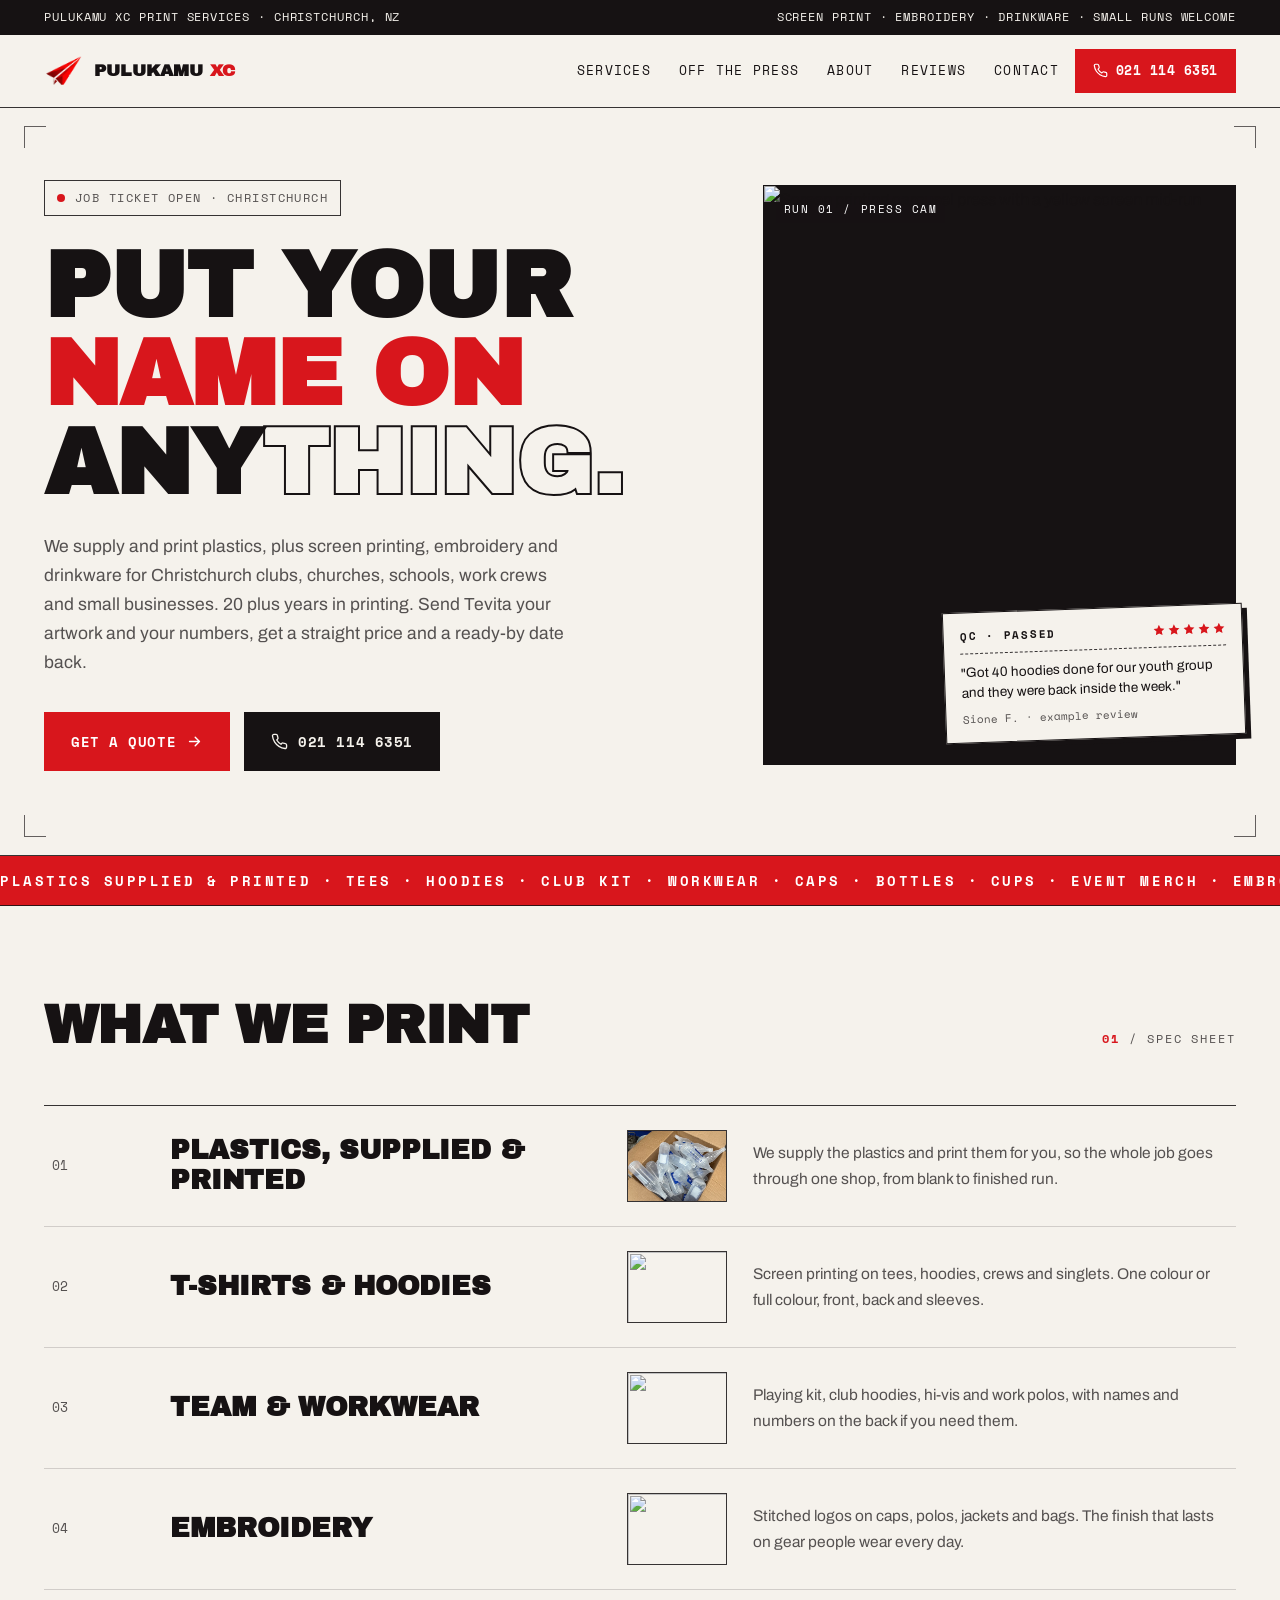
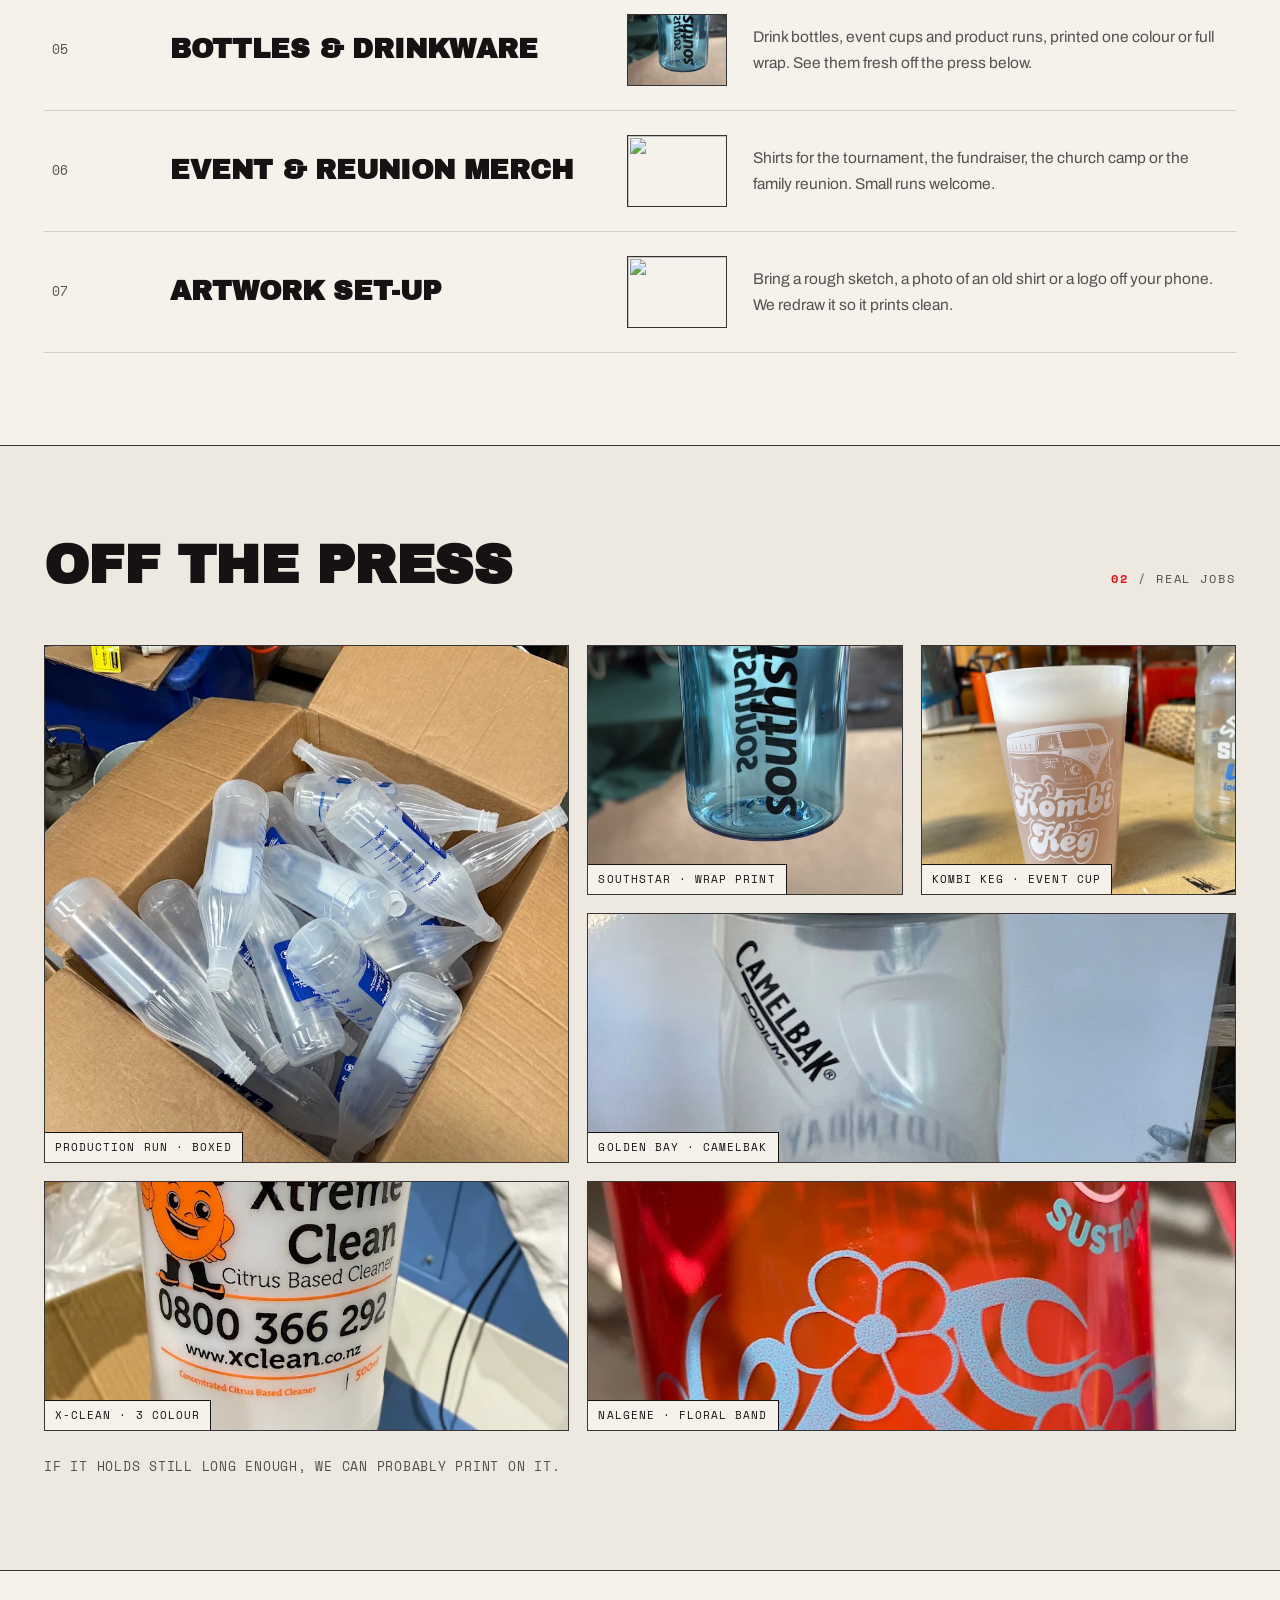
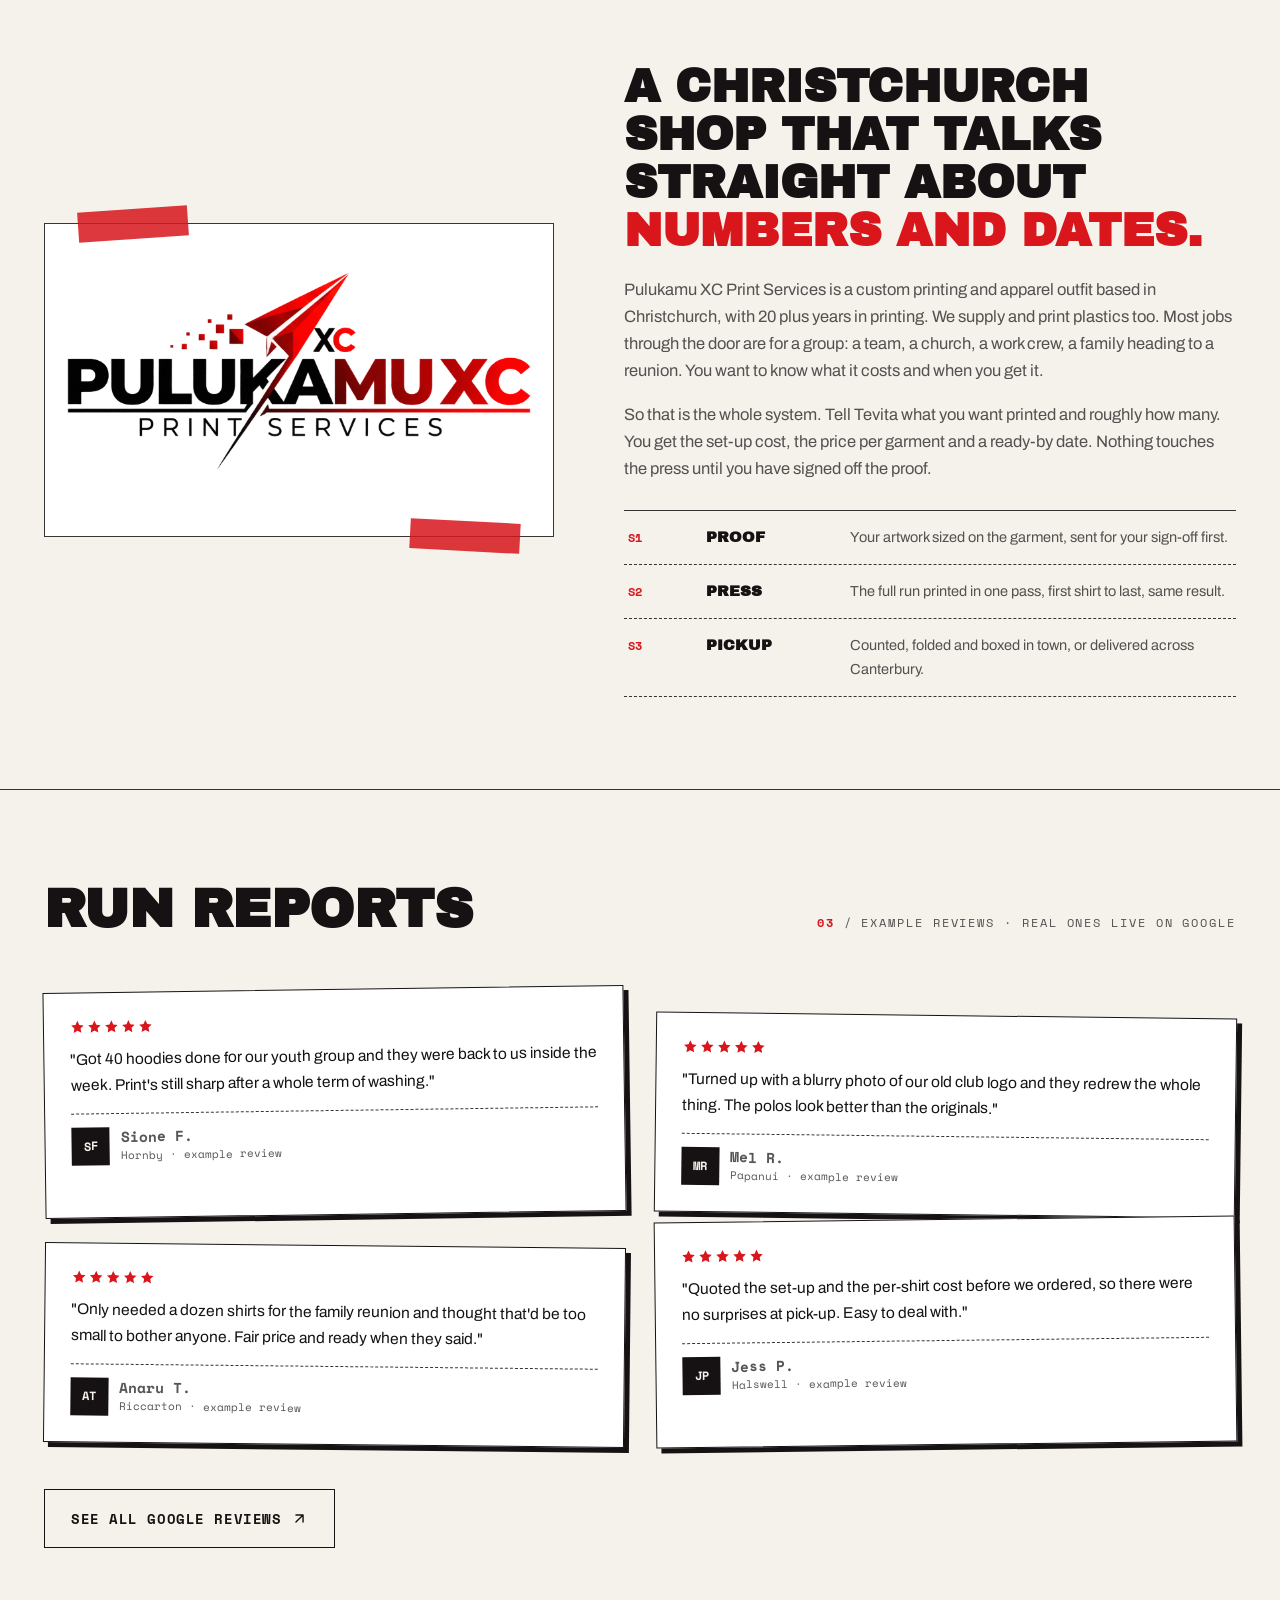
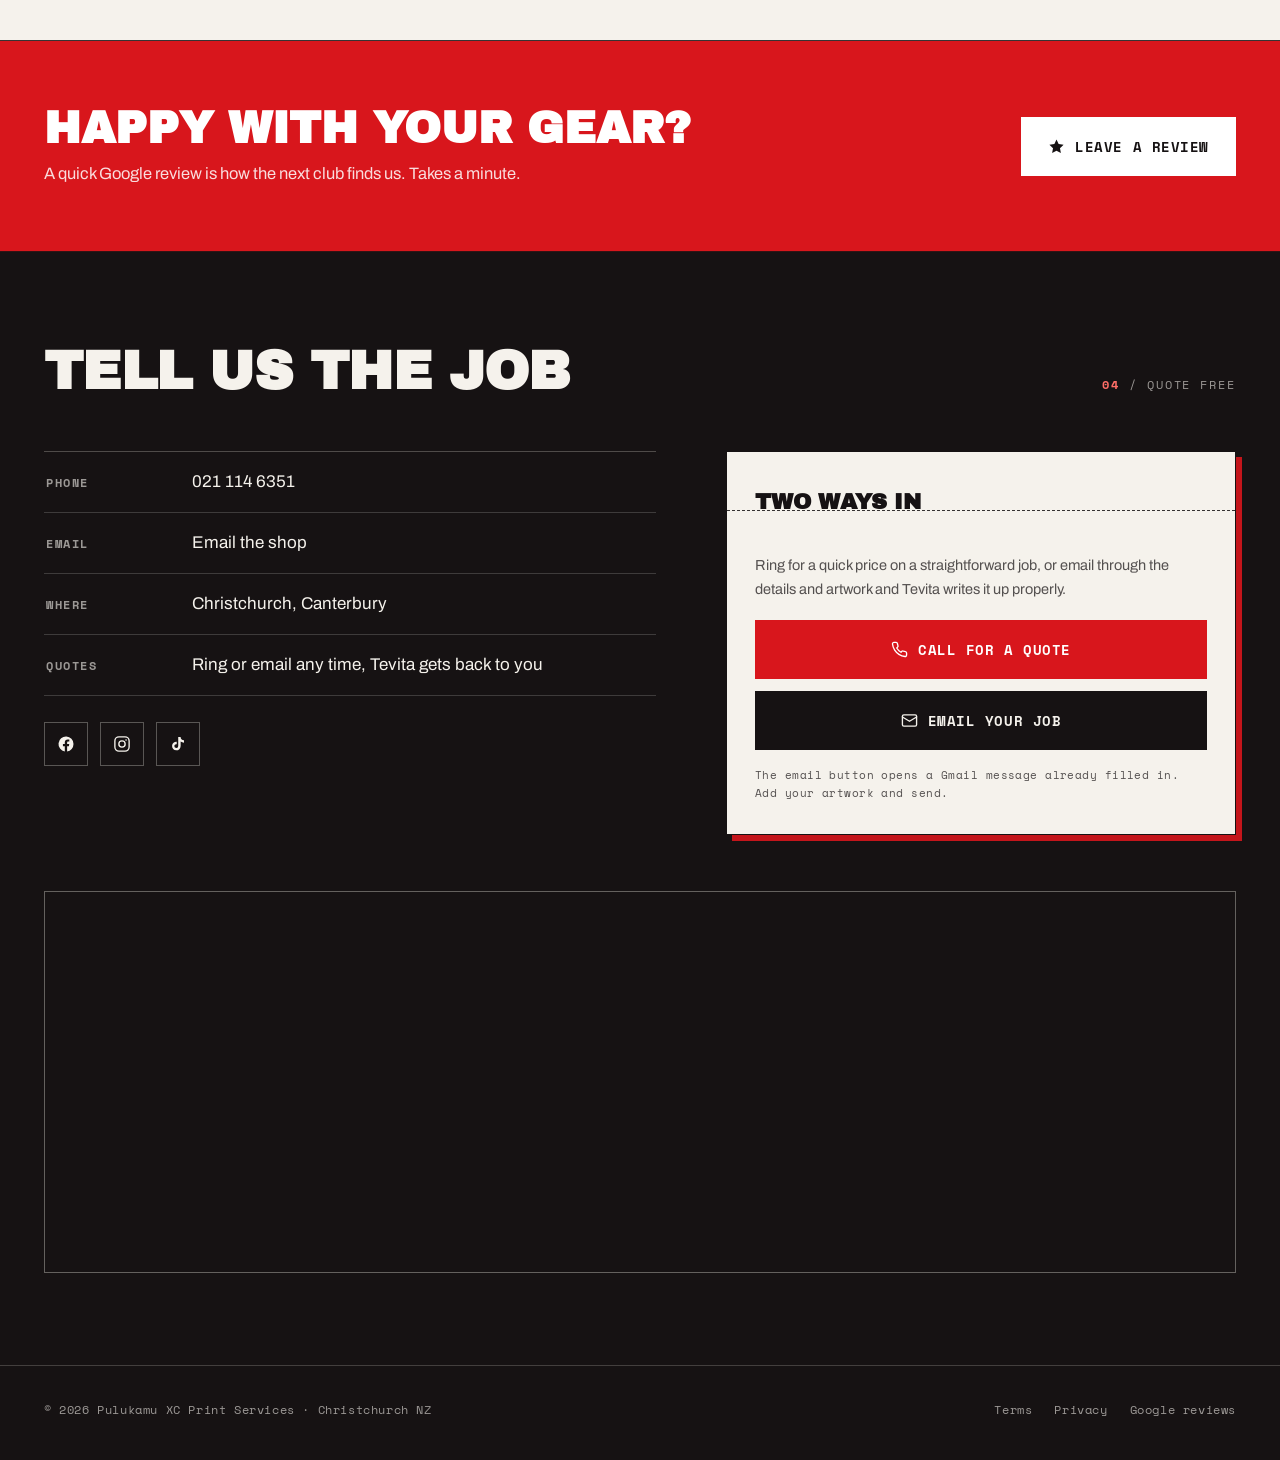
==== index.html @ 5d29f70c "Plastics supplied and printed now top of services; add 20 plus years in printing - New first service" ====
<!DOCTYPE html>
<html lang="en-NZ">
<head>
<meta charset="utf-8">
<meta name="viewport" content="width=device-width, initial-scale=1">
<title>Pulukamu XC Print Services | Custom Printing &amp; Apparel, Christchurch</title>
<meta name="description" content="Plastics supplied and printed, plus custom t-shirt and hoodie printing, team and club uniforms, embroidery and event merch, printed in Christchurch. Send your artwork and numbers, get a straight price back.">
<meta name="theme-color" content="#F5F2EC">
<link rel="canonical" href="https://pulukamu-xc-print-services-demo.vercel.app/">
<meta property="og:type" content="website">
<meta property="og:title" content="Pulukamu XC Print Services | Custom Printing &amp; Apparel, Christchurch">
<meta property="og:description" content="Plastics supplied and printed, screen printing, embroidery and event merch for Christchurch clubs, churches, schools and small businesses.">
<meta property="og:image" content="https://pulukamu-xc-print-services-demo.vercel.app/img/bottle-run-box.webp">
<meta name="twitter:card" content="summary_large_image">
<link rel="icon" type="image/png" href="img/favicon.png">
<link rel="apple-touch-icon" href="img/favicon.png">
<link rel="preconnect" href="https://fonts.googleapis.com">
<link rel="preconnect" href="https://fonts.gstatic.com" crossorigin>
<link rel="preconnect" href="https://images.unsplash.com" crossorigin>
<link href="https://fonts.googleapis.com/css2?family=Archivo+Black&family=Archivo:wght@400;500;700&family=Space+Mono:wght@400;700&display=swap" rel="stylesheet">
<style>
:root{
  --paper:#F5F2EC;
  --paper-2:#EDE9E0;
  --ink:#161213;
  --ink-70:rgba(22,18,19,.72);
  --red:#D8161C;
  --red-dk:#AE0F14;
  --rule:rgba(22,18,19,.16);
  --rule-strong:rgba(22,18,19,.85);
  --mono:'Space Mono',ui-monospace,monospace;
  --grot:'Archivo',sans-serif;
  --disp:'Archivo Black',sans-serif;
  --ease:cubic-bezier(.16,1,.3,1);
}
*,*::before,*::after{box-sizing:border-box;margin:0;padding:0}
html{scroll-behavior:smooth;scroll-padding-top:84px}
@media (prefers-reduced-motion:reduce){html{scroll-behavior:auto}}
body{background:var(--paper);color:var(--ink);font-family:var(--grot);font-size:16.5px;line-height:1.65;overflow-x:hidden;-webkit-font-smoothing:antialiased}
img{max-width:100%;height:auto;display:block}
a{color:inherit;text-decoration:none}
::selection{background:var(--red);color:#fff}
.wrap{max-width:1240px;margin-inline:auto;padding-inline:24px}

/* reveals */
.rv{opacity:0;transform:translateY(22px);transition:opacity .7s var(--ease),transform .7s var(--ease)}
.rv.on{opacity:1;transform:none}
.rv[data-d="1"]{transition-delay:.08s}.rv[data-d="2"]{transition-delay:.16s}.rv[data-d="3"]{transition-delay:.24s}
@media (prefers-reduced-motion:reduce){.rv{opacity:1;transform:none;transition:none}}

/* ---------- ticker ---------- */
.ticker{background:var(--ink);color:var(--paper);font-family:var(--mono);font-size:11.5px;letter-spacing:.08em;padding:8px 0;text-transform:uppercase}
.ticker .wrap{display:flex;justify-content:space-between;gap:18px}
.ticker span:last-child{display:none}
@media (min-width:720px){.ticker span:last-child{display:inline}}

/* ---------- nav ---------- */
.nav{position:sticky;top:0;z-index:80;background:var(--paper);border-bottom:1.5px solid var(--rule-strong);transition:box-shadow .3s var(--ease)}
.nav.scrolled{box-shadow:0 10px 30px -18px rgba(22,18,19,.35)}
.nav .wrap{display:flex;align-items:center;gap:16px;height:72px}
.brand{display:flex;align-items:center;gap:10px;min-width:0}
.brand img{width:40px;height:auto;flex:none}
.brand b{font-family:var(--disp);font-size:17px;letter-spacing:.01em;white-space:nowrap}
.brand b i{font-style:normal;color:var(--red)}
.nav-links{display:none;margin-left:auto;gap:28px}
.nav-links a{font-family:var(--mono);font-size:12.5px;text-transform:uppercase;letter-spacing:.1em;position:relative;padding:6px 0}
.nav-links a::after{content:"";position:absolute;left:0;bottom:0;height:2px;width:100%;background:var(--red);transform:scaleX(0);transform-origin:left;transition:transform .3s var(--ease)}
.nav-links a:hover::after{transform:scaleX(1)}
.nav-call{margin-left:auto;display:inline-flex;align-items:center;gap:8px;background:var(--red);color:#fff;font-family:var(--mono);font-weight:700;font-size:13px;padding:11px 18px;letter-spacing:.04em;transition:background .25s,transform .25s}
.nav-call:hover{background:var(--red-dk);transform:translateY(-1px)}
.nav-call:active{transform:translateY(0) scale(.98)}
.nav-call svg{width:15px;height:15px}
@media (min-width:960px){.nav-links{display:flex}.nav-call{margin-left:0}}
.burger{display:grid;place-items:center;width:44px;height:44px;background:none;border:1.5px solid var(--rule-strong);cursor:pointer;color:var(--ink)}
.burger svg{width:20px;height:20px}
.burger .x{display:none}
.burger.open .bars{display:none}.burger.open .x{display:block}
@media (min-width:960px){.burger{display:none}}
.mmenu{display:none;position:fixed;inset:72px 0 auto 0;z-index:79;background:var(--paper);border-bottom:2px solid var(--rule-strong);padding:14px 24px 26px}
.mmenu.open{display:block}
.mmenu a{display:block;font-family:var(--mono);text-transform:uppercase;letter-spacing:.1em;font-size:14px;padding:14px 0;border-bottom:1px solid var(--rule)}
.mmenu .m-call{display:flex;align-items:center;justify-content:center;gap:9px;background:var(--red);color:#fff;font-weight:700;border:0;margin-top:18px;padding:16px}
.mmenu .m-call svg{width:16px;height:16px}

/* ---------- hero ---------- */
.hero{position:relative;border-bottom:1.5px solid var(--rule-strong);overflow:hidden}
.hero .wrap{display:grid;grid-template-columns:1fr;gap:44px;padding-top:52px;padding-bottom:60px;position:relative}
@media (min-width:960px){.hero .wrap{grid-template-columns:7fr 5fr;gap:56px;padding-top:72px;padding-bottom:84px;align-items:center}}
.crop{position:absolute;width:22px;height:22px;border:0 solid var(--ink);opacity:.65;pointer-events:none;z-index:5}
.crop.tl{top:18px;left:24px;border-left-width:1.5px;border-top-width:1.5px}
.crop.tr{top:18px;right:24px;border-right-width:1.5px;border-top-width:1.5px}
.crop.bl{bottom:18px;left:24px;border-left-width:1.5px;border-bottom-width:1.5px}
.crop.br{bottom:18px;right:24px;border-right-width:1.5px;border-bottom-width:1.5px}
.job-tag{display:inline-flex;align-items:center;gap:10px;font-family:var(--mono);font-size:12px;letter-spacing:.12em;text-transform:uppercase;color:var(--ink-70);border:1px solid var(--rule-strong);padding:7px 12px;margin-bottom:26px}
.job-tag i{width:8px;height:8px;background:var(--red);border-radius:50%;flex:none;animation:blink 2.2s infinite}
@keyframes blink{0%,100%{opacity:1}50%{opacity:.25}}
@media (prefers-reduced-motion:reduce){.job-tag i{animation:none}}
.hero h1{font-family:var(--disp);font-size:clamp(44px,7.2vw,96px);line-height:.96;letter-spacing:-.01em;text-transform:uppercase}
.hero h1 .ln{display:block}
.hero h1 .red{color:var(--red)}
.hero h1 .outline{color:transparent;-webkit-text-stroke:2px var(--ink)}
.hero-sub{margin-top:26px;max-width:52ch;font-size:17.5px;color:var(--ink-70)}
.hero-ctas{display:flex;flex-wrap:wrap;gap:14px;margin-top:34px}
.btn{display:inline-flex;align-items:center;justify-content:center;gap:10px;font-family:var(--mono);font-weight:700;font-size:14px;letter-spacing:.04em;padding:17px 26px;border:1.5px solid var(--ink);transition:transform .25s var(--ease),background .25s,color .25s,box-shadow .25s;min-height:54px;text-transform:uppercase}
.btn svg{width:17px;height:17px;flex:none}
.btn:hover{transform:translate(-2px,-2px);box-shadow:4px 4px 0 var(--ink)}
.btn:active{transform:none;box-shadow:none}
.btn-ink{background:var(--ink);color:var(--paper)}
.btn-red{background:var(--red);border-color:var(--red);color:#fff}
.btn-red:hover{box-shadow:4px 4px 0 var(--ink)}
.btn-paper{background:transparent;color:var(--ink)}
.btn-block{width:100%}
/* hero press panel */
.press{position:relative}
.press-frame{position:relative;border:1.5px solid var(--rule-strong);background:var(--ink);aspect-ratio:4/4.6;overflow:hidden}
@media (min-width:960px){.press-frame{aspect-ratio:4/4.9}}
.press-frame .slide{position:absolute;inset:0;opacity:0;transition:opacity 1.2s ease}
.press-frame .slide.active{opacity:1}
.press-frame img{width:100%;height:100%;object-fit:cover}
.press-num{position:absolute;top:10px;left:12px;z-index:3;font-family:var(--mono);font-size:11px;letter-spacing:.14em;color:#fff;background:rgba(22,18,19,.55);padding:4px 8px}
.qc{position:absolute;right:-8px;bottom:26px;z-index:4;width:min(300px,86%);background:var(--paper);border:1.5px solid var(--ink);box-shadow:5px 5px 0 var(--ink);padding:14px 16px;transform:rotate(-2deg)}
.qc-top{display:flex;align-items:center;justify-content:space-between;gap:10px;border-bottom:1px dashed var(--rule-strong);padding-bottom:8px;margin-bottom:9px}
.qc-top b{font-family:var(--mono);font-size:11px;letter-spacing:.16em;text-transform:uppercase}
.stars{display:flex;gap:2px;color:var(--red)}
.stars svg{width:13px;height:13px}
.qc-txt{transition:opacity .4s ease}
.qc-txt.fading{opacity:0}
.qc-quote{display:block;font-size:13.5px;line-height:1.5}
.qc-who{display:block;font-family:var(--mono);font-size:11px;color:var(--ink-70);margin-top:6px}

/* ---------- marquee ---------- */
.marquee{background:var(--red);color:#fff;border-bottom:1.5px solid var(--rule-strong);overflow:hidden;padding:13px 0}
.marquee-track{display:flex;width:max-content;animation:mq 26s linear infinite}
.marquee span{font-family:var(--mono);font-weight:700;font-size:14px;letter-spacing:.18em;text-transform:uppercase;white-space:nowrap;padding-right:18px}
@keyframes mq{to{transform:translateX(-50%)}}
@media (prefers-reduced-motion:reduce){.marquee-track{animation:none}}

/* ---------- section shells ---------- */
.sec{padding:92px 0;border-bottom:1.5px solid var(--rule-strong)}
.sec-head{display:flex;align-items:baseline;justify-content:space-between;gap:20px;flex-wrap:wrap;margin-bottom:52px}
.sec-head h2{font-family:var(--disp);font-size:clamp(30px,4.6vw,54px);text-transform:uppercase;letter-spacing:-.01em;line-height:1.02}
.sec-head .idx{font-family:var(--mono);font-size:12px;letter-spacing:.16em;text-transform:uppercase;color:var(--ink-70)}
.sec-head .idx b{color:var(--red)}

/* ---------- services: spec sheet ---------- */
.spec{border-top:1.5px solid var(--rule-strong)}
.spec-row{display:grid;grid-template-columns:1fr;gap:8px;padding:26px 0;border-bottom:1px solid var(--rule);position:relative;transition:background .3s}
@media (min-width:820px){.spec-row{grid-template-columns:92px 1fr 100px 1.1fr;gap:26px;align-items:center;padding:24px 8px}}
.spec-row:hover{background:rgba(216,22,28,.045)}
.spec-num{font-family:var(--mono);font-size:13px;color:var(--ink-70)}
.spec-row h3{font-family:var(--disp);font-size:clamp(19px,2.4vw,27px);text-transform:uppercase;line-height:1.1}
.spec-thumb{display:none}
@media (min-width:820px){.spec-thumb{display:block;width:100px;height:72px;object-fit:cover;border:1px solid var(--rule-strong);filter:saturate(.9)}}
.spec-row p{color:var(--ink-70);font-size:15.5px}

/* ---------- work ---------- */
#work{background:var(--paper-2)}
.work-grid{display:grid;grid-template-columns:repeat(2,1fr);gap:18px}
@media (min-width:820px){.work-grid{grid-template-columns:2fr 1.2fr 1.2fr;grid-auto-rows:250px}}
.shot{position:relative;overflow:hidden;border:1.5px solid var(--rule-strong);background:#fff}
.shot img{width:100%;height:100%;object-fit:cover;transition:transform .7s var(--ease)}
.shot:hover img{transform:scale(1.045)}
.shot figcaption{position:absolute;left:0;bottom:0;background:var(--paper);border-top:1.5px solid var(--ink);border-right:1.5px solid var(--ink);font-family:var(--mono);font-size:10.5px;letter-spacing:.1em;text-transform:uppercase;padding:6px 10px}
@media (min-width:820px){
  .shot:nth-child(1){grid-row:span 2}
  .shot:nth-child(4){grid-column:2/4}
  .shot:nth-child(6){grid-column:2/4}
}
@media (max-width:819px){.shot{aspect-ratio:1/1.15}}
.work-note{margin-top:26px;font-family:var(--mono);font-size:12.5px;letter-spacing:.06em;color:var(--ink-70);text-transform:uppercase}

/* ---------- about ---------- */
.about-grid{display:grid;grid-template-columns:1fr;gap:48px}
@media (min-width:960px){.about-grid{grid-template-columns:5fr 6fr;gap:70px;align-items:center}}
.about-photo{position:relative;transform:rotate(-1.2deg)}
.about-photo img{border:1.5px solid var(--rule-strong);width:100%;height:auto}
.tape{position:absolute;width:110px;height:30px;background:rgba(216,22,28,.85);top:-14px;left:34px;transform:rotate(-4deg);z-index:2}
.tape.b{top:auto;bottom:-14px;left:auto;right:34px;transform:rotate(3deg)}
.about-copy h2{font-family:var(--disp);font-size:clamp(28px,4vw,46px);text-transform:uppercase;line-height:1.05;margin-bottom:20px}
.about-copy h2 i{font-style:normal;color:var(--red)}
.about-copy p{color:var(--ink-70);margin-bottom:16px}
.steps{margin-top:28px;border-top:1.5px solid var(--rule-strong)}
.step{display:grid;grid-template-columns:64px 130px 1fr;gap:14px;align-items:baseline;padding:14px 4px;border-bottom:1px dashed var(--rule-strong)}
.step .n{font-family:var(--mono);font-size:12px;color:var(--red);font-weight:700}
.step b{font-family:var(--disp);font-size:15px;text-transform:uppercase}
.step span{color:var(--ink-70);font-size:14.5px}
@media (max-width:560px){.step{grid-template-columns:44px 1fr}.step span{grid-column:1/3}}

/* ---------- reviews ---------- */
.rev-grid{display:grid;grid-template-columns:1fr;gap:26px}
@media (min-width:720px){.rev-grid{grid-template-columns:1fr 1fr;gap:30px}}
.rev{background:#fff;border:1.5px solid var(--ink);box-shadow:5px 5px 0 var(--ink);padding:26px;position:relative;transition:transform .3s var(--ease)}
.rev:hover{transform:translateY(-4px) rotate(0deg)!important}
@media (min-width:720px){
  .rev:nth-child(1){transform:rotate(-.8deg)}
  .rev:nth-child(2){transform:rotate(.7deg);margin-top:26px}
  .rev:nth-child(3){transform:rotate(.6deg)}
  .rev:nth-child(4){transform:rotate(-.7deg);margin-top:-26px}
}
.rev .stars svg{width:15px;height:15px}
.rev p{margin:12px 0 16px;font-size:15.5px}
.rev-who{display:flex;align-items:center;gap:11px;border-top:1px dashed var(--rule-strong);padding-top:13px}
.rev-who .ini{width:38px;height:38px;background:var(--ink);color:var(--paper);display:grid;place-items:center;font-family:var(--mono);font-size:12px;font-weight:700;flex:none}
.rev-who b{display:block;font-size:14.5px;line-height:1.2}
.rev-who span{font-family:var(--mono);font-size:11px;color:var(--ink-70)}
.rev-actions{margin-top:44px;display:flex;flex-wrap:wrap;gap:14px}

/* ---------- stamp band ---------- */
.band{background:var(--red);color:#fff;border-bottom:1.5px solid var(--rule-strong);padding:64px 0}
.band .wrap{display:flex;align-items:center;justify-content:space-between;gap:28px;flex-wrap:wrap}
.band h2{font-family:var(--disp);font-size:clamp(26px,3.6vw,44px);text-transform:uppercase;line-height:1.05}
.band p{margin-top:8px;color:rgba(255,255,255,.85)}
.band .btn{border-color:#fff;background:#fff;color:var(--ink)}
.band .btn:hover{box-shadow:4px 4px 0 rgba(22,18,19,.9)}

/* ---------- contact ---------- */
#contact{background:var(--ink);color:var(--paper);border-bottom:0}
#contact .sec-head h2{color:var(--paper)}
#contact .sec-head .idx{color:rgba(245,242,236,.6)}
#contact .sec-head .idx b{color:#FF6E67}
.con-grid{display:grid;grid-template-columns:1fr;gap:48px}
@media (min-width:960px){.con-grid{grid-template-columns:6fr 5fr;gap:70px}}
.con-rows{border-top:1px solid rgba(245,242,236,.25)}
.con-rows li{list-style:none;display:grid;grid-template-columns:130px 1fr;gap:16px;padding:16px 2px;border-bottom:1px solid rgba(245,242,236,.18);align-items:baseline}
.con-rows b{font-family:var(--mono);font-size:11.5px;letter-spacing:.14em;text-transform:uppercase;color:rgba(245,242,236,.6)}
.con-rows a,.con-rows span.v{font-size:17px}
.con-rows a:hover{color:#FF6E67}
.socials{display:flex;gap:12px;margin-top:26px}
.socials a{width:44px;height:44px;border:1px solid rgba(245,242,236,.3);display:grid;place-items:center;transition:border-color .25s,color .25s,transform .25s}
.socials a:hover{border-color:var(--red);color:#FF6E67;transform:translateY(-2px)}
.socials svg{width:18px;height:18px}
.ticket{background:var(--paper);color:var(--ink);border:1.5px solid var(--ink);box-shadow:6px 6px 0 rgba(216,22,28,.9);padding:32px 28px;position:relative}
.ticket::before{content:"";position:absolute;left:0;right:0;top:58px;border-top:1px dashed var(--rule-strong)}
.ticket h3{font-family:var(--disp);font-size:22px;text-transform:uppercase;margin-bottom:34px}
.ticket p{color:var(--ink-70);font-size:14.5px;margin-bottom:18px}
.ticket .btn + .btn{margin-top:12px}
.ticket small{display:block;margin-top:16px;font-family:var(--mono);font-size:11px;color:var(--ink-70);letter-spacing:.04em}
.map-frame{margin-top:56px;border:1.5px solid rgba(245,242,236,.35);line-height:0}
.map-frame iframe{width:100%;height:380px;border:0;filter:grayscale(.4) contrast(1.02)}

/* ---------- footer ---------- */
footer{background:var(--ink);color:rgba(245,242,236,.6);padding:34px 0 40px;border-top:1px solid rgba(245,242,236,.2)}
.foot{display:flex;align-items:center;justify-content:space-between;gap:18px;flex-wrap:wrap;font-family:var(--mono);font-size:12px;letter-spacing:.05em}
.foot-links{display:flex;gap:22px;flex-wrap:wrap}
.foot a:hover{color:#fff}
</style>
</head>
<body>

<div class="ticker" aria-hidden="true">
  <div class="wrap">
    <span>Pulukamu XC Print Services · Christchurch, NZ</span>
    <span>Screen print · Embroidery · Drinkware · Small runs welcome</span>
  </div>
</div>

<header class="nav" id="nav">
  <div class="wrap">
    <a class="brand" href="#top" aria-label="Pulukamu XC Print Services, back to top">
      <img src="img/logo-mark.png" alt="" width="400" height="370">
      <b>PULUKAMU <i>XC</i></b>
    </a>
    <nav class="nav-links" aria-label="Main">
      <a href="#services">Services</a>
      <a href="#work">Off the press</a>
      <a href="#about">About</a>
      <a href="#reviews">Reviews</a>
      <a href="#contact">Contact</a>
    </nav>
    <a class="nav-call" href="tel:+6421146351">
      <svg viewBox="0 0 24 24" fill="none" stroke="currentColor" stroke-width="1.9" stroke-linecap="round" stroke-linejoin="round" aria-hidden="true"><path d="M22 16.9v3a2 2 0 0 1-2.2 2 19.8 19.8 0 0 1-8.6-3.1 19.5 19.5 0 0 1-6-6A19.8 19.8 0 0 1 2.1 4.2 2 2 0 0 1 4.1 2h3a2 2 0 0 1 2 1.7c.1 1 .4 1.9.7 2.8a2 2 0 0 1-.5 2.1L8.1 9.9a16 16 0 0 0 6 6l1.3-1.3a2 2 0 0 1 2.1-.4c.9.3 1.8.6 2.8.7a2 2 0 0 1 1.7 2z"/></svg>
      021 114 6351
    </a>
    <button class="burger" type="button" aria-label="Open menu" aria-expanded="false" aria-controls="mmenu">
      <svg class="bars" viewBox="0 0 24 24" fill="none" stroke="currentColor" stroke-width="2" stroke-linecap="round" aria-hidden="true"><path d="M3 6h18M3 12h18M3 18h18"/></svg>
      <svg class="x" viewBox="0 0 24 24" fill="none" stroke="currentColor" stroke-width="2" stroke-linecap="round" aria-hidden="true"><path d="M18 6 6 18M6 6l12 12"/></svg>
    </button>
  </div>
</header>

<nav class="mmenu" id="mmenu" aria-label="Mobile">
  <a href="#services">Services</a>
  <a href="#work">Off the press</a>
  <a href="#about">About</a>
  <a href="#reviews">Reviews</a>
  <a href="#contact">Contact</a>
  <a class="m-call" href="tel:+6421146351">
    <svg viewBox="0 0 24 24" fill="none" stroke="currentColor" stroke-width="1.9" stroke-linecap="round" stroke-linejoin="round" aria-hidden="true"><path d="M22 16.9v3a2 2 0 0 1-2.2 2 19.8 19.8 0 0 1-8.6-3.1 19.5 19.5 0 0 1-6-6A19.8 19.8 0 0 1 2.1 4.2 2 2 0 0 1 4.1 2h3a2 2 0 0 1 2 1.7c.1 1 .4 1.9.7 2.8a2 2 0 0 1-.5 2.1L8.1 9.9a16 16 0 0 0 6 6l1.3-1.3a2 2 0 0 1 2.1-.4c.9.3 1.8.6 2.8.7a2 2 0 0 1 1.7 2z"/></svg>
    Call 021 114 6351
  </a>
</nav>

<main id="top">

<!-- HERO -->
<section class="hero">
  <span class="crop tl" aria-hidden="true"></span><span class="crop tr" aria-hidden="true"></span>
  <span class="crop bl" aria-hidden="true"></span><span class="crop br" aria-hidden="true"></span>
  <div class="wrap">
    <div>
      <span class="job-tag rv on"><i></i> Job ticket open · Christchurch</span>
      <h1>
        <span class="ln rv on">Put your</span>
        <span class="ln red rv on" data-d="1">name on</span>
        <span class="ln rv on" data-d="2">any<span class="outline">thing.</span></span>
      </h1>
      <p class="hero-sub rv on" data-d="2">We supply and print plastics, plus screen printing, embroidery and drinkware for Christchurch clubs, churches, schools, work crews and small businesses. 20 plus years in printing. Send Tevita your artwork and your numbers, get a straight price and a ready-by date back.</p>
      <div class="hero-ctas rv on" data-d="3">
        <a class="btn btn-red" href="#contact">
          Get a quote
          <svg viewBox="0 0 24 24" fill="none" stroke="currentColor" stroke-width="2" stroke-linecap="round" stroke-linejoin="round" aria-hidden="true"><path d="M5 12h14M13 6l6 6-6 6"/></svg>
        </a>
        <a class="btn btn-ink" href="tel:+6421146351">
          <svg viewBox="0 0 24 24" fill="none" stroke="currentColor" stroke-width="1.9" stroke-linecap="round" stroke-linejoin="round" aria-hidden="true"><path d="M22 16.9v3a2 2 0 0 1-2.2 2 19.8 19.8 0 0 1-8.6-3.1 19.5 19.5 0 0 1-6-6A19.8 19.8 0 0 1 2.1 4.2 2 2 0 0 1 4.1 2h3a2 2 0 0 1 2 1.7c.1 1 .4 1.9.7 2.8a2 2 0 0 1-.5 2.1L8.1 9.9a16 16 0 0 0 6 6l1.3-1.3a2 2 0 0 1 2.1-.4c.9.3 1.8.6 2.8.7a2 2 0 0 1 1.7 2z"/></svg>
          021 114 6351
        </a>
      </div>
    </div>

    <div class="press rv on" data-d="1">
      <div class="press-frame">
        <span class="press-num">RUN 01 / PRESS CAM</span>
        <div class="slide active"><img src="https://images.unsplash.com/photo-1614494718779-0ba0e88b9859?auto=format&amp;fit=crop&amp;w=1000&amp;h=1250&amp;q=72" alt="Screen printing carousel press with a yellow screen mid-run" width="1000" height="1250" fetchpriority="high" decoding="async"></div>
        <div class="slide"><img src="https://images.unsplash.com/photo-1614494731690-53925976ea29?auto=format&amp;fit=crop&amp;w=1000&amp;h=1250&amp;q=72" alt="Magenta screen raised over black garments on the press" width="1000" height="1250" loading="lazy" decoding="async"></div>
        <div class="slide"><img src="https://images.unsplash.com/photo-1634713157685-676e35324215?auto=format&amp;fit=crop&amp;w=1000&amp;h=1250&amp;q=72" alt="A run of black t-shirts laid out on the print line" width="1000" height="1250" loading="lazy" decoding="async"></div>
      </div>
      <div class="qc" data-review-rotator>
        <div class="qc-top">
          <b>QC · Passed</b>
          <span class="stars" aria-hidden="true">
            <svg viewBox="0 0 24 24" fill="currentColor"><path d="m12 2 3 6.6 7 .9-5.1 4.8 1.3 7L12 18l-6.2 3.3 1.3-7L2 9.5l7-.9z"/></svg>
            <svg viewBox="0 0 24 24" fill="currentColor"><path d="m12 2 3 6.6 7 .9-5.1 4.8 1.3 7L12 18l-6.2 3.3 1.3-7L2 9.5l7-.9z"/></svg>
            <svg viewBox="0 0 24 24" fill="currentColor"><path d="m12 2 3 6.6 7 .9-5.1 4.8 1.3 7L12 18l-6.2 3.3 1.3-7L2 9.5l7-.9z"/></svg>
            <svg viewBox="0 0 24 24" fill="currentColor"><path d="m12 2 3 6.6 7 .9-5.1 4.8 1.3 7L12 18l-6.2 3.3 1.3-7L2 9.5l7-.9z"/></svg>
            <svg viewBox="0 0 24 24" fill="currentColor"><path d="m12 2 3 6.6 7 .9-5.1 4.8 1.3 7L12 18l-6.2 3.3 1.3-7L2 9.5l7-.9z"/></svg>
          </span>
        </div>
        <span class="qc-txt">
          <span class="qc-quote">"Got 40 hoodies done for our youth group and they were back inside the week."</span>
          <span class="qc-who">Sione F. · example review</span>
        </span>
      </div>
    </div>
  </div>
</section>

<!-- MARQUEE -->
<div class="marquee" aria-hidden="true">
  <div class="marquee-track">
    <span>Plastics supplied &amp; printed · Tees · Hoodies · Club kit · Workwear · Caps · Bottles · Cups · Event merch · Embroidery · Artwork redraws ·&nbsp;</span>
    <span>Plastics supplied &amp; printed · Tees · Hoodies · Club kit · Workwear · Caps · Bottles · Cups · Event merch · Embroidery · Artwork redraws ·&nbsp;</span>
  </div>
</div>

<!-- SERVICES -->
<section class="sec" id="services">
  <div class="wrap">
    <div class="sec-head rv">
      <h2>What we print</h2>
      <span class="idx"><b>01</b> / Spec sheet</span>
    </div>
    <div class="spec">
      <div class="spec-row rv">
        <span class="spec-num">01</span>
        <h3>Plastics, supplied &amp; printed</h3>
        <img class="spec-thumb" src="img/bottle-run-box.webp" alt="" loading="lazy" width="300" height="220">
        <p>We supply the plastics and print them for you, so the whole job goes through one shop, from blank to finished run.</p>
      </div>
      <div class="spec-row rv">
        <span class="spec-num">02</span>
        <h3>T-shirts &amp; hoodies</h3>
        <img class="spec-thumb" src="https://images.unsplash.com/photo-1586939735437-d61392bd039b?auto=format&amp;fit=crop&amp;w=300&amp;h=220&amp;q=70" alt="" loading="lazy" width="300" height="220">
        <p>Screen printing on tees, hoodies, crews and singlets. One colour or full colour, front, back and sleeves.</p>
      </div>
      <div class="spec-row rv">
        <span class="spec-num">03</span>
        <h3>Team &amp; workwear</h3>
        <img class="spec-thumb" src="https://images.unsplash.com/photo-1562157873-818bc0726f68?auto=format&amp;fit=crop&amp;w=300&amp;h=220&amp;q=70" alt="" loading="lazy" width="300" height="220">
        <p>Playing kit, club hoodies, hi-vis and work polos, with names and numbers on the back if you need them.</p>
      </div>
      <div class="spec-row rv">
        <span class="spec-num">04</span>
        <h3>Embroidery</h3>
        <img class="spec-thumb" src="https://images.unsplash.com/photo-1557462987-dd1c191266f0?auto=format&amp;fit=crop&amp;w=300&amp;h=220&amp;q=70" alt="" loading="lazy" width="300" height="220">
        <p>Stitched logos on caps, polos, jackets and bags. The finish that lasts on gear people wear every day.</p>
      </div>
      <div class="spec-row rv">
        <span class="spec-num">05</span>
        <h3>Bottles &amp; drinkware</h3>
        <img class="spec-thumb" src="img/southstar-bottle.webp" alt="" loading="lazy" width="300" height="220">
        <p>Drink bottles, event cups and product runs, printed one colour or full wrap. See them fresh off the press below.</p>
      </div>
      <div class="spec-row rv">
        <span class="spec-num">06</span>
        <h3>Event &amp; reunion merch</h3>
        <img class="spec-thumb" src="https://images.unsplash.com/photo-1663433541063-ddab084d1126?auto=format&amp;fit=crop&amp;w=300&amp;h=220&amp;q=70" alt="" loading="lazy" width="300" height="220">
        <p>Shirts for the tournament, the fundraiser, the church camp or the family reunion. Small runs welcome.</p>
      </div>
      <div class="spec-row rv">
        <span class="spec-num">07</span>
        <h3>Artwork set-up</h3>
        <img class="spec-thumb" src="https://images.unsplash.com/photo-1456456496250-d5e7c0a9b44d?auto=format&amp;fit=crop&amp;w=300&amp;h=220&amp;q=70" alt="" loading="lazy" width="300" height="220">
        <p>Bring a rough sketch, a photo of an old shirt or a logo off your phone. We redraw it so it prints clean.</p>
      </div>
    </div>
  </div>
</section>

<!-- WORK -->
<section class="sec" id="work">
  <div class="wrap">
    <div class="sec-head rv">
      <h2>Off the press</h2>
      <span class="idx"><b>02</b> / Real jobs</span>
    </div>
    <div class="work-grid">
      <figure class="shot rv"><img src="img/bottle-run-box.webp" alt="A box of freshly printed measuring bottles ready for pickup" loading="lazy" width="765" height="1020"><figcaption>Production run · boxed</figcaption></figure>
      <figure class="shot rv" data-d="1"><img src="img/southstar-bottle.webp" alt="Blue drink bottle wrap-printed with the Southstar logo" loading="lazy" width="573" height="1020"><figcaption>Southstar · wrap print</figcaption></figure>
      <figure class="shot rv" data-d="2"><img src="img/kombi-keg-cup.webp" alt="Reusable event cup printed with Kombi Keg van artwork" loading="lazy" width="765" height="1020"><figcaption>Kombi Keg · event cup</figcaption></figure>
      <figure class="shot rv" data-d="1"><img src="img/goldenbay-camelbak.webp" alt="Camelbak cycling bottle printed for Golden Bay Legendary Cycling" loading="lazy" width="765" height="1020"><figcaption>Golden Bay · Camelbak</figcaption></figure>
      <figure class="shot rv" data-d="2"><img src="img/xclean-bottle.webp" alt="X-Clean bottle printed in three colours" loading="lazy" width="765" height="1020"><figcaption>X-Clean · 3 colour</figcaption></figure>
      <figure class="shot rv" data-d="3"><img src="img/nalgene-floral.webp" alt="Red Nalgene bottle with a light blue floral band print" loading="lazy" width="765" height="1020"><figcaption>Nalgene · floral band</figcaption></figure>
    </div>
    <p class="work-note rv">If it holds still long enough, we can probably print on it.</p>
  </div>
</section>

<!-- ABOUT -->
<section class="sec" id="about">
  <div class="wrap">
    <div class="about-grid">
      <div class="about-photo rv">
        <span class="tape" aria-hidden="true"></span>
        <img src="img/logo.png" alt="Pulukamu XC Print Services logo" width="1400" height="735" loading="lazy" style="background:#fff;padding:34px 22px">
        <span class="tape b" aria-hidden="true"></span>
      </div>
      <div class="about-copy rv" data-d="1">
        <h2>A Christchurch shop that talks straight about <i>numbers and dates.</i></h2>
        <p>Pulukamu XC Print Services is a custom printing and apparel outfit based in Christchurch, with 20 plus years in printing. We supply and print plastics too. Most jobs through the door are for a group: a team, a church, a work crew, a family heading to a reunion. You want to know what it costs and when you get it.</p>
        <p>So that is the whole system. Tell Tevita what you want printed and roughly how many. You get the set-up cost, the price per garment and a ready-by date. Nothing touches the press until you have signed off the proof.</p>
        <div class="steps">
          <div class="step"><span class="n">S1</span><b>Proof</b><span>Your artwork sized on the garment, sent for your sign-off first.</span></div>
          <div class="step"><span class="n">S2</span><b>Press</b><span>The full run printed in one pass, first shirt to last, same result.</span></div>
          <div class="step"><span class="n">S3</span><b>Pickup</b><span>Counted, folded and boxed in town, or delivered across Canterbury.</span></div>
        </div>
      </div>
    </div>
  </div>
</section>

<!-- REVIEWS -->
<section class="sec" id="reviews">
  <div class="wrap">
    <div class="sec-head rv">
      <h2>Run reports</h2>
      <span class="idx"><b>03</b> / Example reviews · real ones live on Google</span>
    </div>
    <div class="rev-grid">
      <article class="rev rv">
        <span class="stars" aria-label="5 out of 5 stars">
          <svg viewBox="0 0 24 24" fill="currentColor" aria-hidden="true"><path d="m12 2 3 6.6 7 .9-5.1 4.8 1.3 7L12 18l-6.2 3.3 1.3-7L2 9.5l7-.9z"/></svg><svg viewBox="0 0 24 24" fill="currentColor" aria-hidden="true"><path d="m12 2 3 6.6 7 .9-5.1 4.8 1.3 7L12 18l-6.2 3.3 1.3-7L2 9.5l7-.9z"/></svg><svg viewBox="0 0 24 24" fill="currentColor" aria-hidden="true"><path d="m12 2 3 6.6 7 .9-5.1 4.8 1.3 7L12 18l-6.2 3.3 1.3-7L2 9.5l7-.9z"/></svg><svg viewBox="0 0 24 24" fill="currentColor" aria-hidden="true"><path d="m12 2 3 6.6 7 .9-5.1 4.8 1.3 7L12 18l-6.2 3.3 1.3-7L2 9.5l7-.9z"/></svg><svg viewBox="0 0 24 24" fill="currentColor" aria-hidden="true"><path d="m12 2 3 6.6 7 .9-5.1 4.8 1.3 7L12 18l-6.2 3.3 1.3-7L2 9.5l7-.9z"/></svg>
        </span>
        <p>"Got 40 hoodies done for our youth group and they were back to us inside the week. Print's still sharp after a whole term of washing."</p>
        <div class="rev-who"><span class="ini">SF</span><span><b>Sione F.</b><span>Hornby · example review</span></span></div>
      </article>
      <article class="rev rv" data-d="1">
        <span class="stars" aria-label="5 out of 5 stars">
          <svg viewBox="0 0 24 24" fill="currentColor" aria-hidden="true"><path d="m12 2 3 6.6 7 .9-5.1 4.8 1.3 7L12 18l-6.2 3.3 1.3-7L2 9.5l7-.9z"/></svg><svg viewBox="0 0 24 24" fill="currentColor" aria-hidden="true"><path d="m12 2 3 6.6 7 .9-5.1 4.8 1.3 7L12 18l-6.2 3.3 1.3-7L2 9.5l7-.9z"/></svg><svg viewBox="0 0 24 24" fill="currentColor" aria-hidden="true"><path d="m12 2 3 6.6 7 .9-5.1 4.8 1.3 7L12 18l-6.2 3.3 1.3-7L2 9.5l7-.9z"/></svg><svg viewBox="0 0 24 24" fill="currentColor" aria-hidden="true"><path d="m12 2 3 6.6 7 .9-5.1 4.8 1.3 7L12 18l-6.2 3.3 1.3-7L2 9.5l7-.9z"/></svg><svg viewBox="0 0 24 24" fill="currentColor" aria-hidden="true"><path d="m12 2 3 6.6 7 .9-5.1 4.8 1.3 7L12 18l-6.2 3.3 1.3-7L2 9.5l7-.9z"/></svg>
        </span>
        <p>"Turned up with a blurry photo of our old club logo and they redrew the whole thing. The polos look better than the originals."</p>
        <div class="rev-who"><span class="ini">MR</span><span><b>Mel R.</b><span>Papanui · example review</span></span></div>
      </article>
      <article class="rev rv" data-d="1">
        <span class="stars" aria-label="5 out of 5 stars">
          <svg viewBox="0 0 24 24" fill="currentColor" aria-hidden="true"><path d="m12 2 3 6.6 7 .9-5.1 4.8 1.3 7L12 18l-6.2 3.3 1.3-7L2 9.5l7-.9z"/></svg><svg viewBox="0 0 24 24" fill="currentColor" aria-hidden="true"><path d="m12 2 3 6.6 7 .9-5.1 4.8 1.3 7L12 18l-6.2 3.3 1.3-7L2 9.5l7-.9z"/></svg><svg viewBox="0 0 24 24" fill="currentColor" aria-hidden="true"><path d="m12 2 3 6.6 7 .9-5.1 4.8 1.3 7L12 18l-6.2 3.3 1.3-7L2 9.5l7-.9z"/></svg><svg viewBox="0 0 24 24" fill="currentColor" aria-hidden="true"><path d="m12 2 3 6.6 7 .9-5.1 4.8 1.3 7L12 18l-6.2 3.3 1.3-7L2 9.5l7-.9z"/></svg><svg viewBox="0 0 24 24" fill="currentColor" aria-hidden="true"><path d="m12 2 3 6.6 7 .9-5.1 4.8 1.3 7L12 18l-6.2 3.3 1.3-7L2 9.5l7-.9z"/></svg>
        </span>
        <p>"Only needed a dozen shirts for the family reunion and thought that'd be too small to bother anyone. Fair price and ready when they said."</p>
        <div class="rev-who"><span class="ini">AT</span><span><b>Anaru T.</b><span>Riccarton · example review</span></span></div>
      </article>
      <article class="rev rv" data-d="2">
        <span class="stars" aria-label="5 out of 5 stars">
          <svg viewBox="0 0 24 24" fill="currentColor" aria-hidden="true"><path d="m12 2 3 6.6 7 .9-5.1 4.8 1.3 7L12 18l-6.2 3.3 1.3-7L2 9.5l7-.9z"/></svg><svg viewBox="0 0 24 24" fill="currentColor" aria-hidden="true"><path d="m12 2 3 6.6 7 .9-5.1 4.8 1.3 7L12 18l-6.2 3.3 1.3-7L2 9.5l7-.9z"/></svg><svg viewBox="0 0 24 24" fill="currentColor" aria-hidden="true"><path d="m12 2 3 6.6 7 .9-5.1 4.8 1.3 7L12 18l-6.2 3.3 1.3-7L2 9.5l7-.9z"/></svg><svg viewBox="0 0 24 24" fill="currentColor" aria-hidden="true"><path d="m12 2 3 6.6 7 .9-5.1 4.8 1.3 7L12 18l-6.2 3.3 1.3-7L2 9.5l7-.9z"/></svg><svg viewBox="0 0 24 24" fill="currentColor" aria-hidden="true"><path d="m12 2 3 6.6 7 .9-5.1 4.8 1.3 7L12 18l-6.2 3.3 1.3-7L2 9.5l7-.9z"/></svg>
        </span>
        <p>"Quoted the set-up and the per-shirt cost before we ordered, so there were no surprises at pick-up. Easy to deal with."</p>
        <div class="rev-who"><span class="ini">JP</span><span><b>Jess P.</b><span>Halswell · example review</span></span></div>
      </article>
    </div>
    <div class="rev-actions rv">
      <a class="btn btn-paper" href="https://www.google.com/maps/search/?api=1&amp;query=Pulukamu%20XC%20Print%20Services%20Christchurch" target="_blank" rel="noopener">
        See all Google reviews
        <svg viewBox="0 0 24 24" fill="none" stroke="currentColor" stroke-width="2" stroke-linecap="round" stroke-linejoin="round" aria-hidden="true"><path d="M7 17 17 7M7 7h10v10"/></svg>
      </a>
    </div>
  </div>
</section>

<!-- STAMP BAND -->
<section class="band">
  <div class="wrap">
    <div class="rv">
      <h2>Happy with your gear?</h2>
      <p>A quick Google review is how the next club finds us. Takes a minute.</p>
    </div>
    <a class="btn rv" data-d="1" href="https://www.google.com/maps/search/?api=1&amp;query=Pulukamu%20XC%20Print%20Services%20Christchurch" target="_blank" rel="noopener">
      <svg viewBox="0 0 24 24" fill="currentColor" aria-hidden="true"><path d="m12 2 3 6.6 7 .9-5.1 4.8 1.3 7L12 18l-6.2 3.3 1.3-7L2 9.5l7-.9z"/></svg>
      Leave a review
    </a>
  </div>
</section>

<!-- CONTACT -->
<section class="sec" id="contact">
  <div class="wrap">
    <div class="sec-head rv">
      <h2>Tell us the job</h2>
      <span class="idx"><b>04</b> / Quote free</span>
    </div>
    <div class="con-grid">
      <div class="rv">
        <ul class="con-rows">
          <li><b>Phone</b><a href="tel:+6421146351">021 114 6351</a></li>
          <li><b>Email</b><a href="#" data-gmail data-user="PulukamuXCPrintServices" data-domain="gmail.com" data-su="Print%20job%20enquiry" data-body="Hi%20Tevita%2C%0A%0AI%27d%20like%20a%20quote%20for%3A%0A%0AGarment%3A%0AQuantity%3A%0APrint%20%28front%2Fback%2Fboth%29%3A%0ANeeded%20by%3A%0A%0AThanks%2C%0A">Email the shop</a></li>
          <li><b>Where</b><span class="v">Christchurch, Canterbury</span></li>
          <li><b>Quotes</b><span class="v">Ring or email any time, Tevita gets back to you</span></li>
        </ul>
        <div class="socials">
          <a href="https://www.facebook.com/search/top?q=Pulukamu%20XC%20Print%20Services" target="_blank" rel="noopener" aria-label="Find Pulukamu XC Print Services on Facebook">
            <svg viewBox="0 0 24 24" fill="currentColor" aria-hidden="true"><path d="M22 12a10 10 0 1 0-11.6 9.9v-7H7.9V12h2.5V9.8c0-2.5 1.5-3.9 3.8-3.9 1.1 0 2.2.2 2.2.2v2.5h-1.3c-1.2 0-1.6.8-1.6 1.6V12h2.8l-.4 2.9h-2.4v7A10 10 0 0 0 22 12z"/></svg>
          </a>
          <a href="https://www.instagram.com/explore/search/keyword/?q=Pulukamu%20XC%20Print%20Services" target="_blank" rel="noopener" aria-label="Find Pulukamu XC Print Services on Instagram">
            <svg viewBox="0 0 24 24" fill="none" stroke="currentColor" stroke-width="1.8" stroke-linecap="round" stroke-linejoin="round" aria-hidden="true"><rect x="2.5" y="2.5" width="19" height="19" rx="5.5"/><circle cx="12" cy="12" r="4.2"/><circle cx="17.4" cy="6.6" r="1.1" fill="currentColor" stroke="none"/></svg>
          </a>
          <a href="https://www.tiktok.com/search?q=Pulukamu%20XC%20Print%20Services" target="_blank" rel="noopener" aria-label="Find Pulukamu XC Print Services on TikTok">
            <svg viewBox="0 0 24 24" fill="currentColor" aria-hidden="true"><path d="M16.6 5.8a4.9 4.9 0 0 1-1.1-3.3h-3.2v12.3a2.6 2.6 0 1 1-2-2.5V9.1a5.7 5.7 0 1 0 5.2 5.7v-6a8 8 0 0 0 4.5 1.4V7a4.8 4.8 0 0 1-3.4-1.2z"/></svg>
          </a>
        </div>
      </div>
      <div class="ticket rv" data-d="1">
        <h3>Two ways in</h3>
        <p>Ring for a quick price on a straightforward job, or email through the details and artwork and Tevita writes it up properly.</p>
        <a class="btn btn-red btn-block" href="tel:+6421146351">
          <svg viewBox="0 0 24 24" fill="none" stroke="currentColor" stroke-width="1.9" stroke-linecap="round" stroke-linejoin="round" aria-hidden="true"><path d="M22 16.9v3a2 2 0 0 1-2.2 2 19.8 19.8 0 0 1-8.6-3.1 19.5 19.5 0 0 1-6-6A19.8 19.8 0 0 1 2.1 4.2 2 2 0 0 1 4.1 2h3a2 2 0 0 1 2 1.7c.1 1 .4 1.9.7 2.8a2 2 0 0 1-.5 2.1L8.1 9.9a16 16 0 0 0 6 6l1.3-1.3a2 2 0 0 1 2.1-.4c.9.3 1.8.6 2.8.7a2 2 0 0 1 1.7 2z"/></svg>
          Call for a quote
        </a>
        <a class="btn btn-ink btn-block" href="#" data-gmail data-user="PulukamuXCPrintServices" data-domain="gmail.com" data-su="Print%20job%20enquiry" data-body="Hi%20Tevita%2C%0A%0AI%27d%20like%20a%20quote%20for%3A%0A%0AGarment%3A%0AQuantity%3A%0APrint%20%28front%2Fback%2Fboth%29%3A%0ANeeded%20by%3A%0A%0AThanks%2C%0A">
          <svg viewBox="0 0 24 24" fill="none" stroke="currentColor" stroke-width="1.9" stroke-linecap="round" stroke-linejoin="round" aria-hidden="true"><rect x="2" y="4" width="20" height="16" rx="2"/><path d="m2 7 10 6 10-6"/></svg>
          Email your job
        </a>
        <small>The email button opens a Gmail message already filled in. Add your artwork and send.</small>
      </div>
    </div>
    <div class="map-frame rv">
      <iframe title="Map showing Pulukamu XC Print Services in Christchurch" src="https://www.google.com/maps?q=Pulukamu+XC+Print+Services+Christchurch&output=embed" loading="lazy" referrerpolicy="no-referrer-when-downgrade" allowfullscreen></iframe>
    </div>
  </div>
</section>

</main>

<footer>
  <div class="wrap foot">
    <span>&copy; <span data-year>2026</span> Pulukamu XC Print Services · Christchurch NZ</span>
    <div class="foot-links">
      <a href="terms.html">Terms</a>
      <a href="privacy.html">Privacy</a>
      <a href="https://www.google.com/maps/search/?api=1&amp;query=Pulukamu%20XC%20Print%20Services%20Christchurch" target="_blank" rel="noopener">Google reviews</a>
    </div>
  </div>
</footer>

<script>
(function(){
  'use strict';
  var reduced=window.matchMedia('(prefers-reduced-motion: reduce)').matches;

  var nav=document.getElementById('nav');
  function onScroll(){nav.classList.toggle('scrolled',window.scrollY>10);}
  window.addEventListener('scroll',onScroll,{passive:true});onScroll();

  var burger=document.querySelector('.burger'),mm=document.getElementById('mmenu');
  burger.addEventListener('click',function(){
    var open=mm.classList.toggle('open');
    burger.classList.toggle('open',open);
    burger.setAttribute('aria-expanded',open?'true':'false');
  });
  mm.addEventListener('click',function(e){
    if(e.target.closest('a')){mm.classList.remove('open');burger.classList.remove('open');burger.setAttribute('aria-expanded','false');}
  });

  var slides=document.querySelectorAll('.press-frame .slide');
  if(slides.length>1&&!reduced){
    var i=0;
    setInterval(function(){
      slides[i].classList.remove('active');
      i=(i+1)%slides.length;
      slides[i].classList.add('active');
    },5000);
  }

  var rot=document.querySelector('[data-review-rotator]');
  if(rot&&!reduced){
    var revs=[
      {q:'"Got 40 hoodies done for our youth group and they were back inside the week."',w:'Sione F. · example review'},
      {q:'"Turned up with a blurry photo of our old logo and they redrew the whole thing."',w:'Mel R. · example review'},
      {q:'"A dozen shirts for the reunion. Fair price and ready when they said."',w:'Anaru T. · example review'},
      {q:'"Set-up and per-shirt cost quoted up front, no surprises at pick-up."',w:'Jess P. · example review'}
    ];
    var txt=rot.querySelector('.qc-txt'),q=rot.querySelector('.qc-quote'),w=rot.querySelector('.qc-who'),ri=0;
    setInterval(function(){
      txt.classList.add('fading');
      setTimeout(function(){
        ri=(ri+1)%revs.length;
        q.textContent=revs[ri].q;
        w.textContent=revs[ri].w;
        txt.classList.remove('fading');
      },400);
    },6000);
  }

  var els=document.querySelectorAll('.rv:not(.on)');
  if('IntersectionObserver' in window&&!reduced){
    var io=new IntersectionObserver(function(entries){
      entries.forEach(function(e){if(e.isIntersecting){e.target.classList.add('on');io.unobserve(e.target);}});
    },{threshold:.12});
    els.forEach(function(el){io.observe(el);});
  }else{
    els.forEach(function(el){el.classList.add('on');});
  }

  document.querySelectorAll('a[data-gmail]').forEach(function(a){
    var to=a.getAttribute('data-user')+'@'+a.getAttribute('data-domain');
    a.href='https://mail.google.com/mail/?view=cm&fs=1&to='+encodeURIComponent(to)+'&su='+(a.getAttribute('data-su')||'')+'&body='+(a.getAttribute('data-body')||'');
    a.target='_blank';a.rel='noopener';
  });

  document.querySelectorAll('[data-year]').forEach(function(el){el.textContent=new Date().getFullYear();});
})();
</script>
</body>
</html>
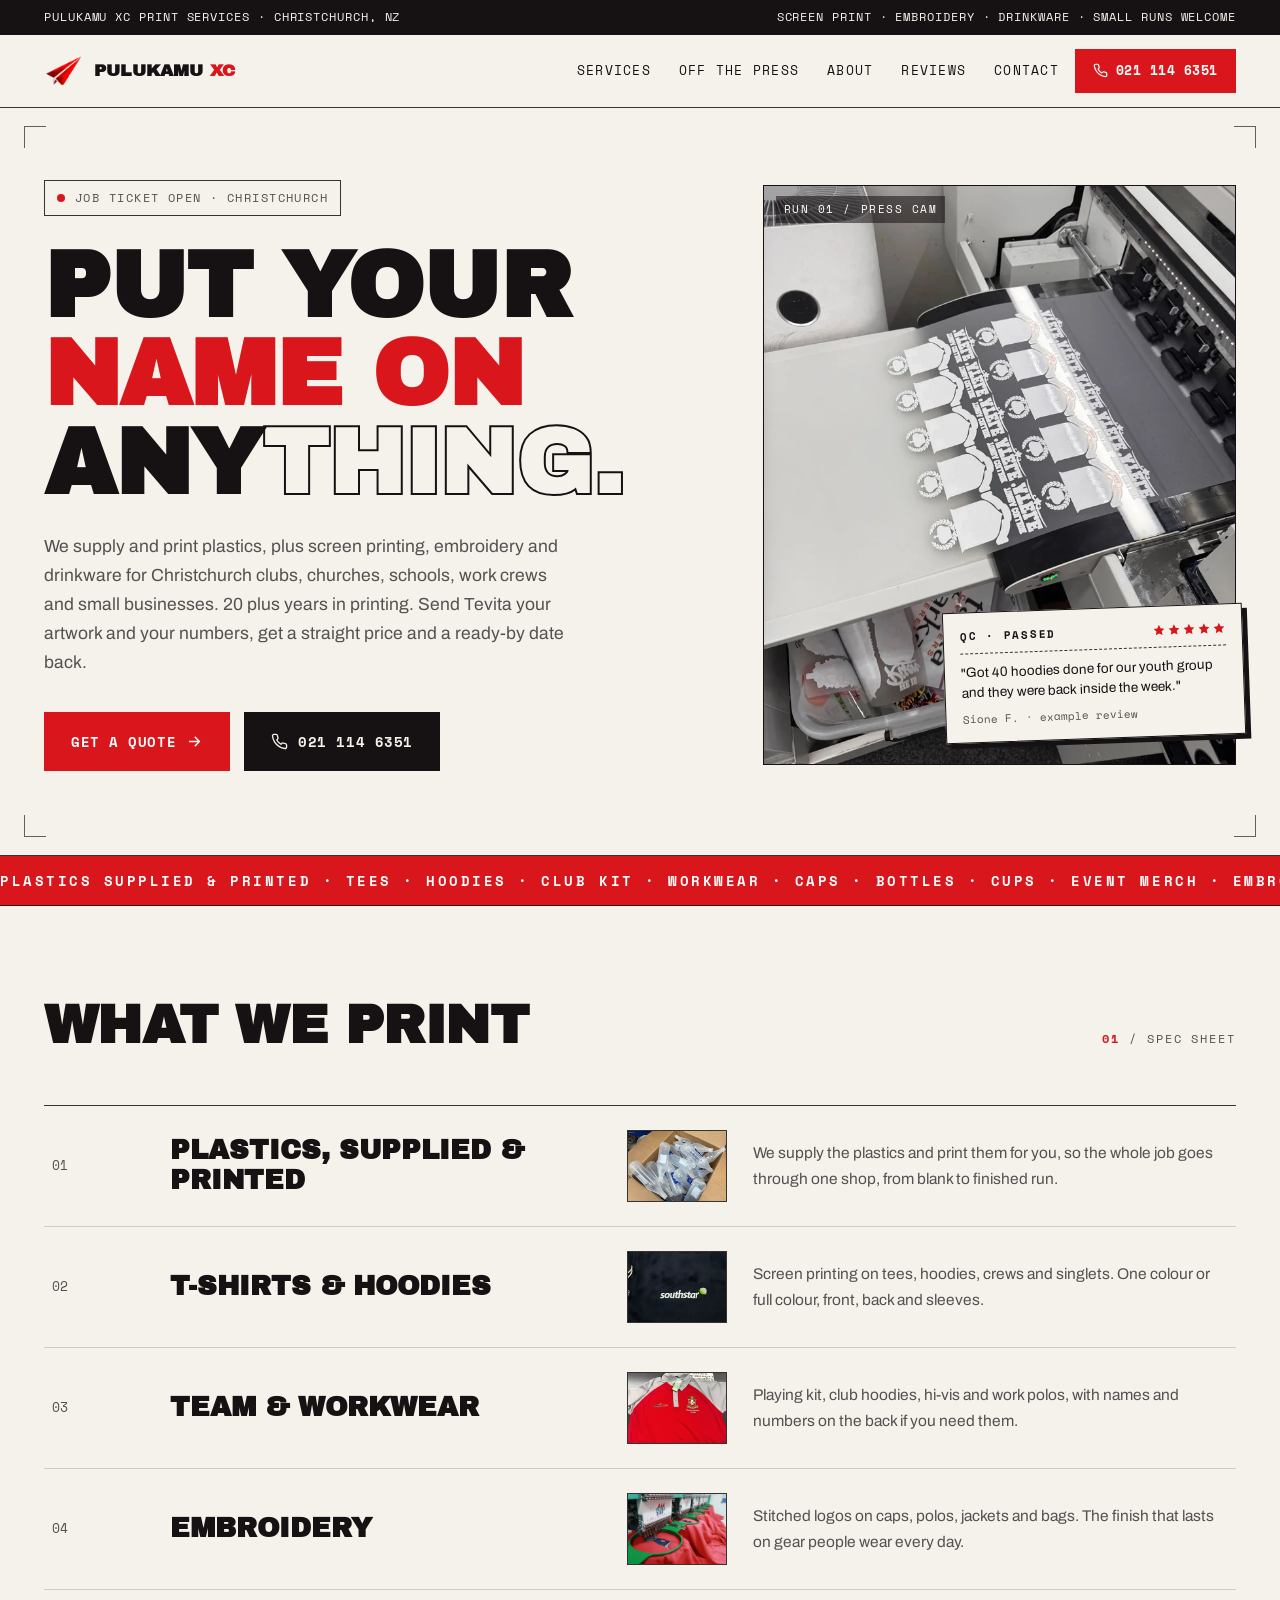
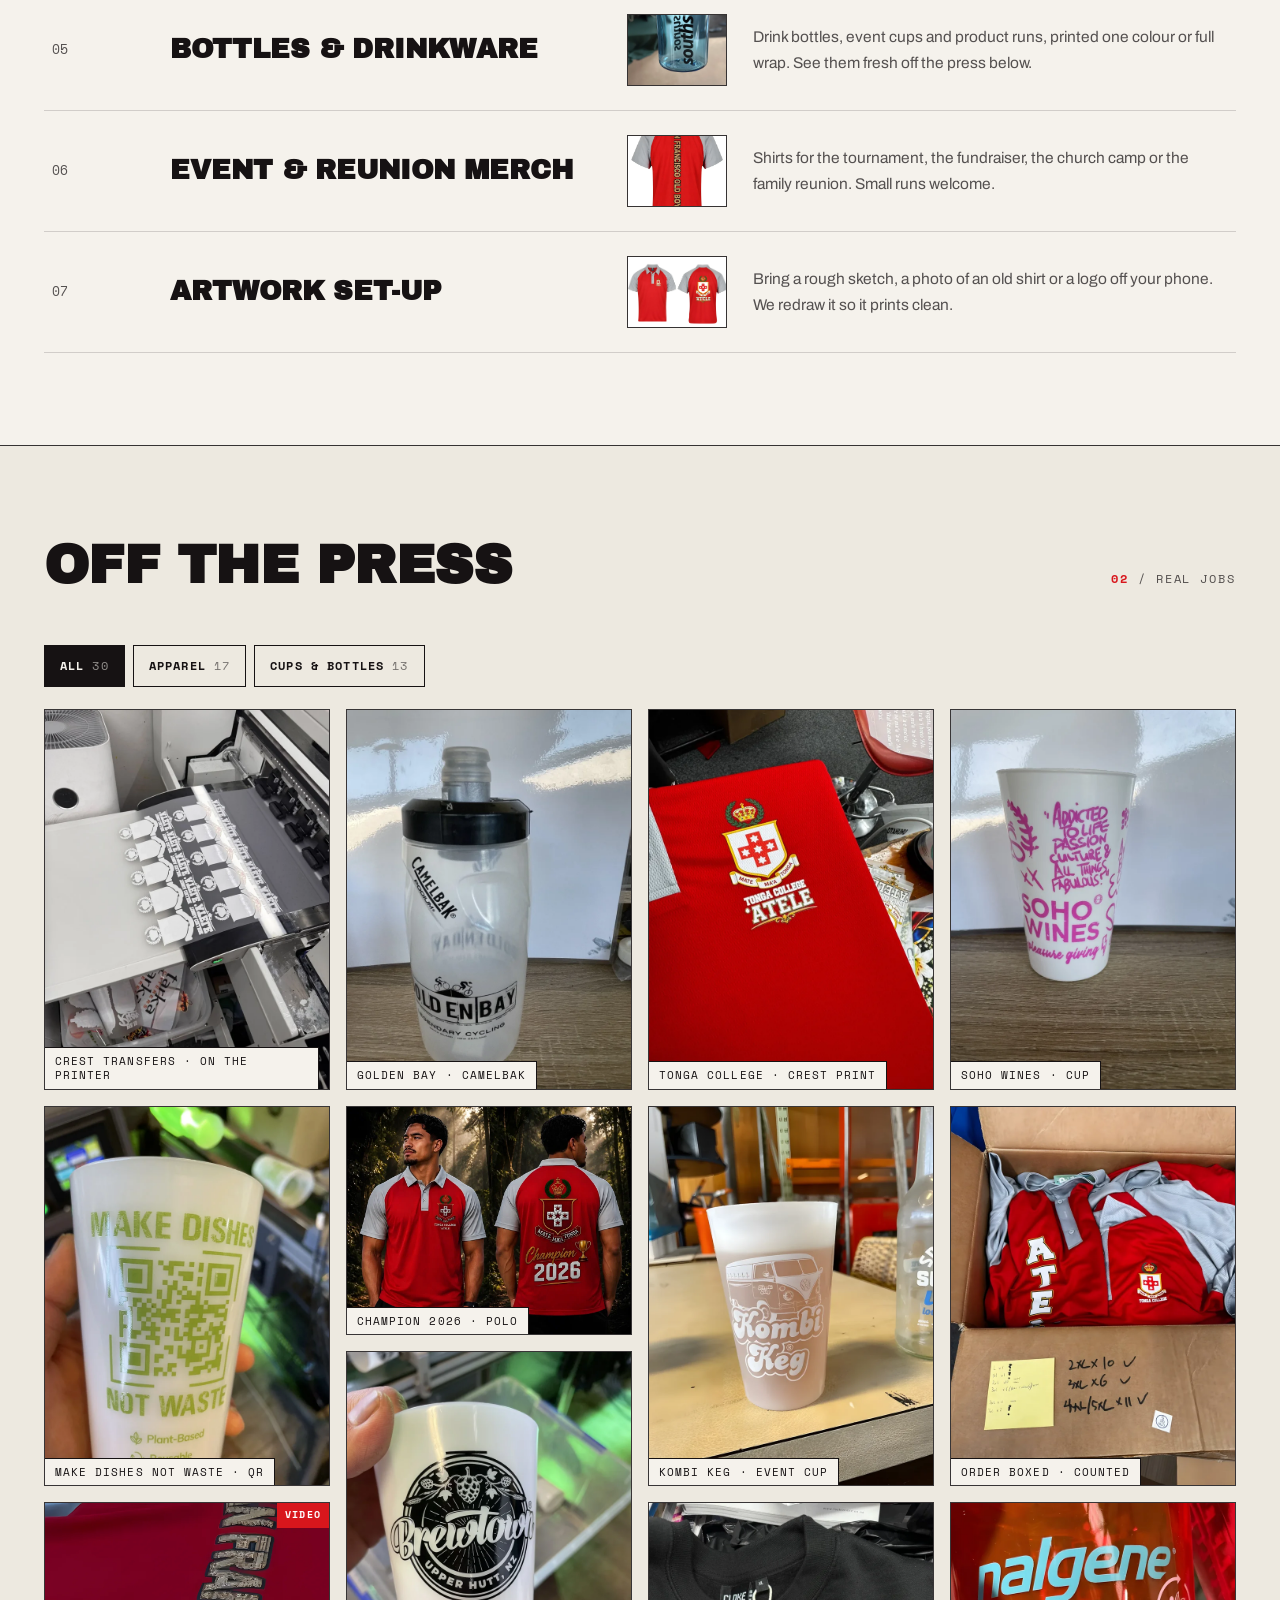
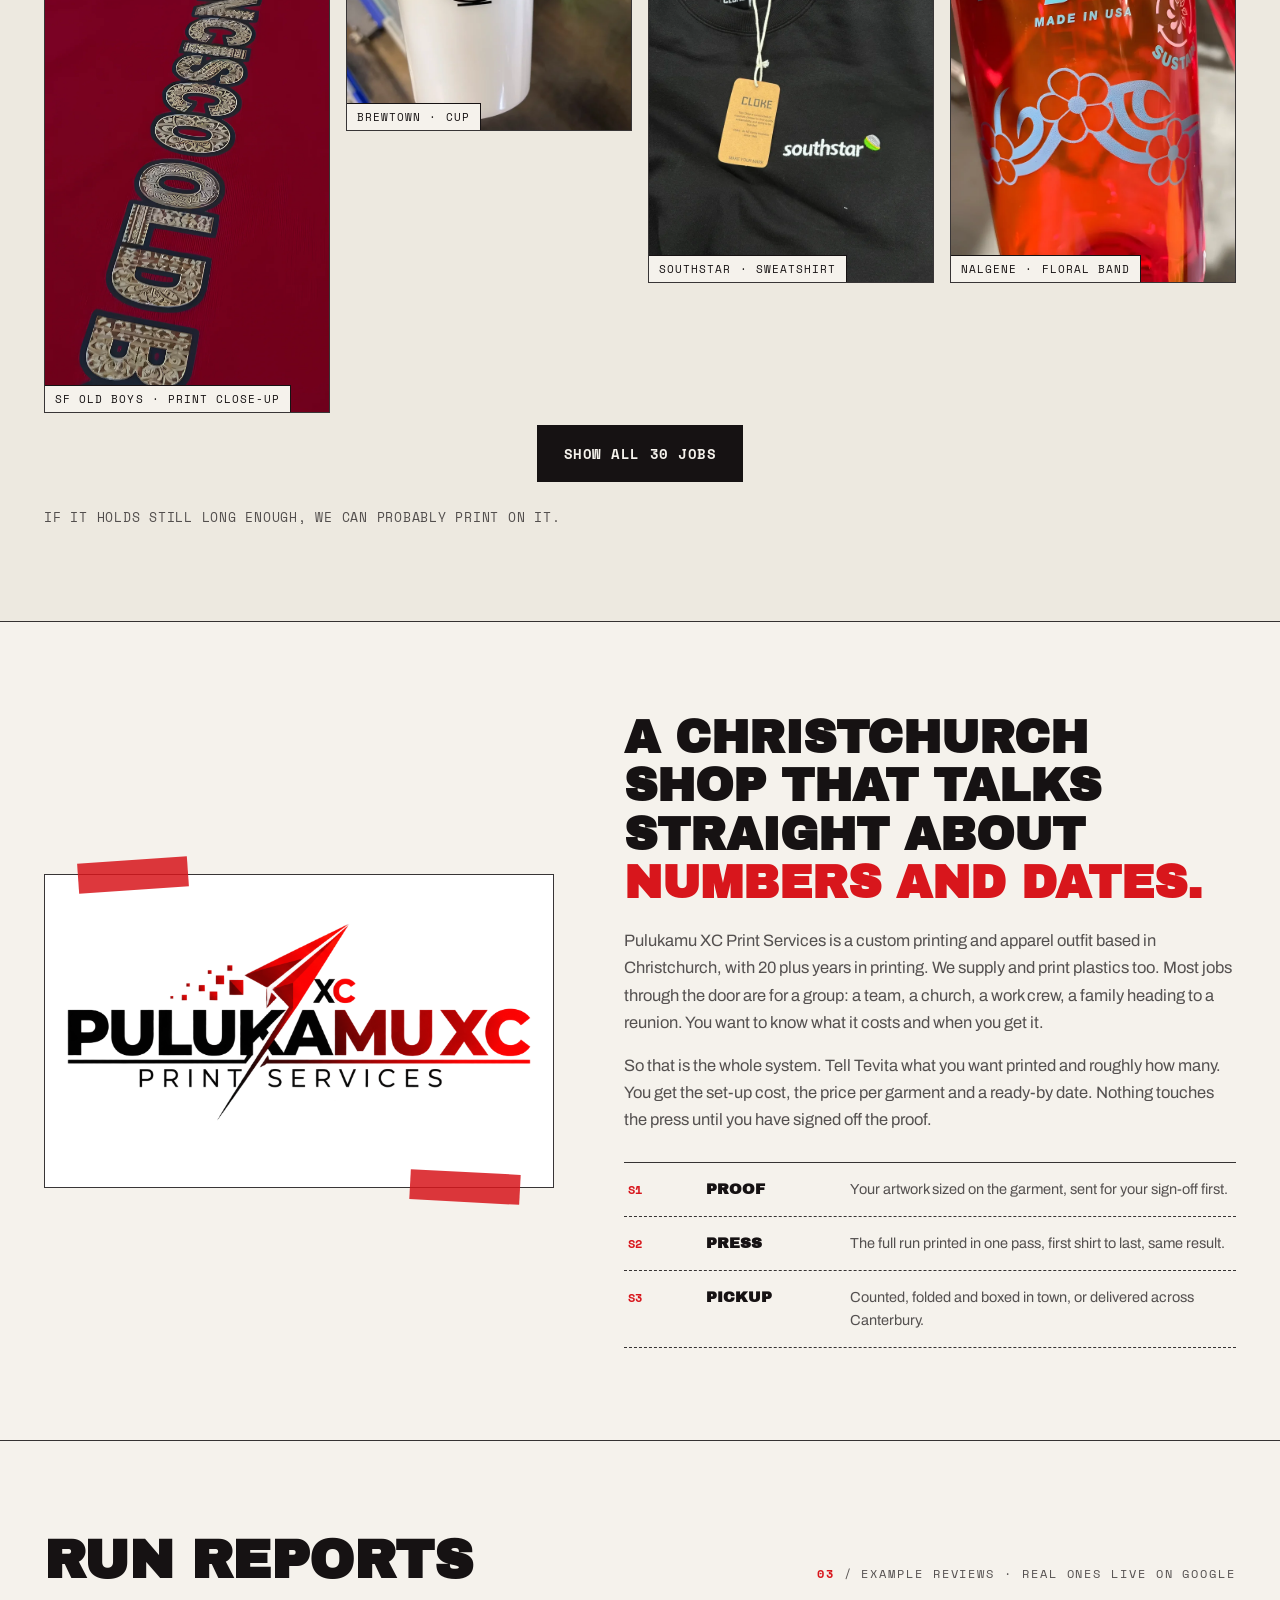
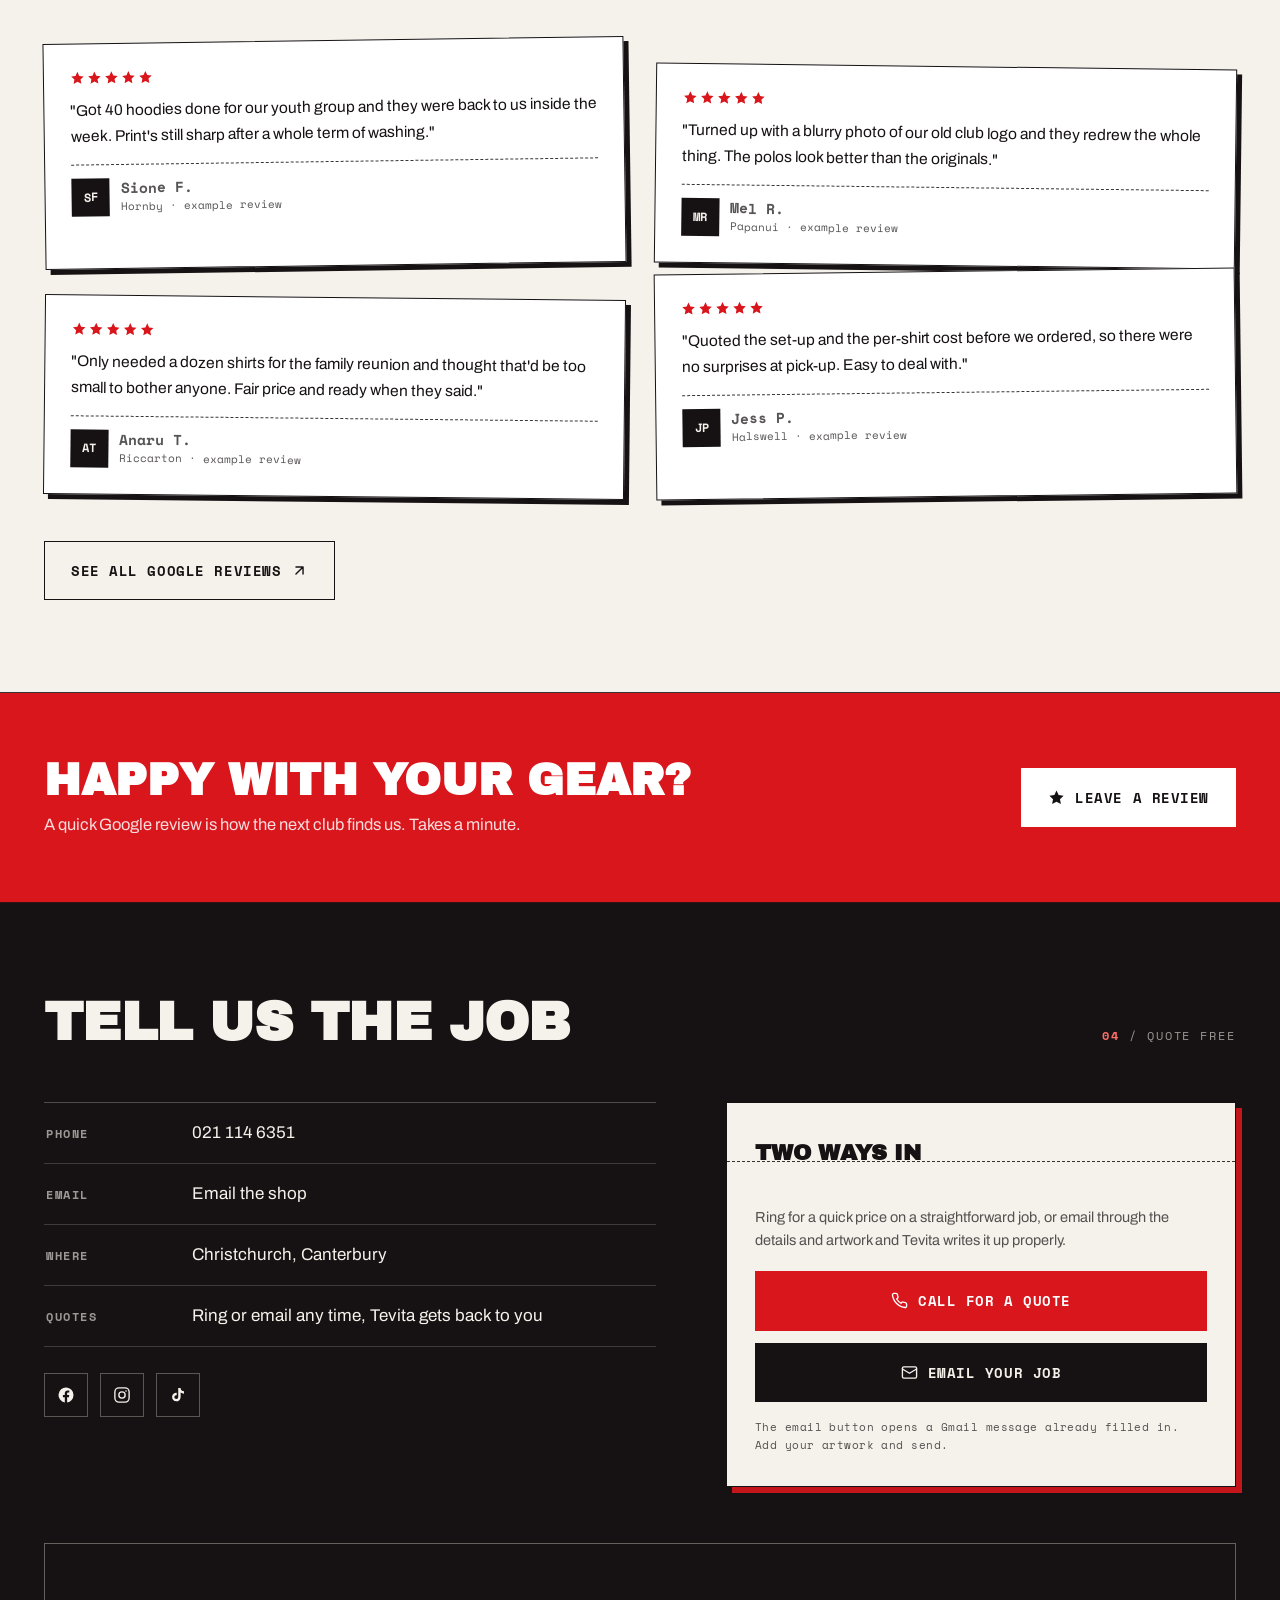
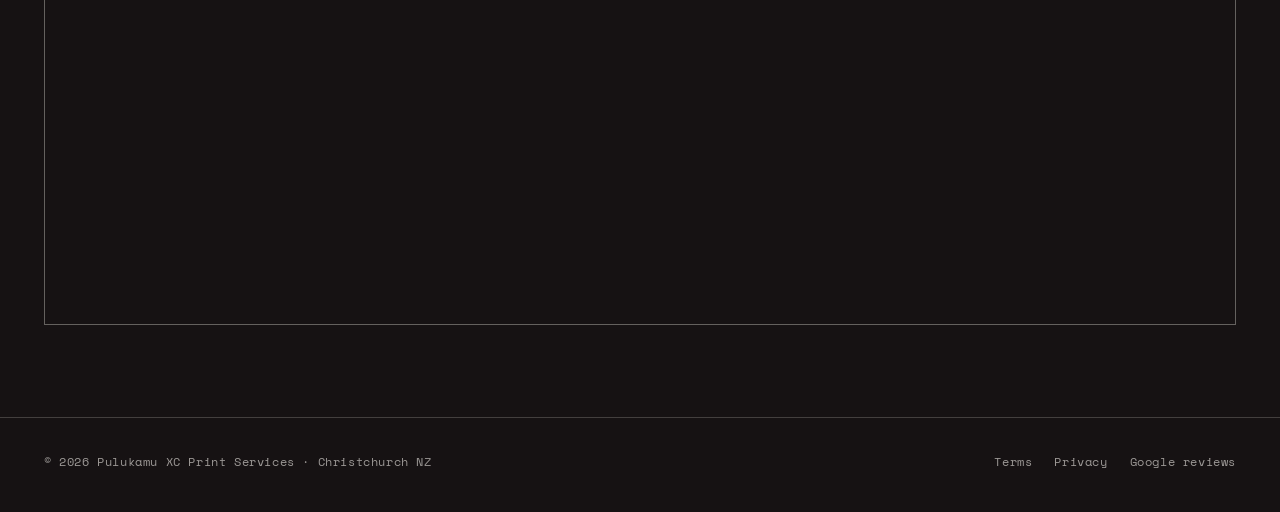
==== commit d1739bb2: "Add the shop's new photos and video: apparel jobs, cups, DTF transfers - Off the press now holds 30 " ====
--- a/index.html
+++ b/index.html
@@ -10,13 +10,12 @@
 <meta property="og:type" content="website">
 <meta property="og:title" content="Pulukamu XC Print Services | Custom Printing &amp; Apparel, Christchurch">
 <meta property="og:description" content="Plastics supplied and printed, screen printing, embroidery and event merch for Christchurch clubs, churches, schools and small businesses.">
-<meta property="og:image" content="https://pulukamu-xc-print-services-demo.vercel.app/img/bottle-run-box.webp">
+<meta property="og:image" content="https://pulukamu-xc-print-services-demo.vercel.app/img/work/dtf-transfers-1920.webp">
 <meta name="twitter:card" content="summary_large_image">
 <link rel="icon" type="image/png" href="img/favicon.png">
 <link rel="apple-touch-icon" href="img/favicon.png">
 <link rel="preconnect" href="https://fonts.googleapis.com">
 <link rel="preconnect" href="https://fonts.gstatic.com" crossorigin>
-<link rel="preconnect" href="https://images.unsplash.com" crossorigin>
 <link href="https://fonts.googleapis.com/css2?family=Archivo+Black&family=Archivo:wght@400;500;700&family=Space+Mono:wght@400;700&display=swap" rel="stylesheet">
 <style>
 :root{
@@ -71,6 +70,8 @@
 .nav-call:active{transform:translateY(0) scale(.98)}
 .nav-call svg{width:15px;height:15px}
 @media (min-width:960px){.nav-links{display:flex}.nav-call{margin-left:0}}
+.nav-call{white-space:nowrap}
+@media (max-width:499px){.nav-call{padding:0;width:44px;height:44px;justify-content:center}.nav-call .nc-num{position:absolute;width:1px;height:1px;overflow:hidden;clip:rect(0 0 0 0);white-space:nowrap}}
 .burger{display:grid;place-items:center;width:44px;height:44px;background:none;border:1.5px solid var(--rule-strong);cursor:pointer;color:var(--ink)}
 .burger svg{width:20px;height:20px}
 .burger .x{display:none}
@@ -155,18 +156,26 @@
 
 /* ---------- work ---------- */
 #work{background:var(--paper-2)}
-.work-grid{display:grid;grid-template-columns:repeat(2,1fr);gap:18px}
-@media (min-width:820px){.work-grid{grid-template-columns:2fr 1.2fr 1.2fr;grid-auto-rows:250px}}
-.shot{position:relative;overflow:hidden;border:1.5px solid var(--rule-strong);background:#fff}
-.shot img{width:100%;height:100%;object-fit:cover;transition:transform .7s var(--ease)}
-.shot:hover img{transform:scale(1.045)}
-.shot figcaption{position:absolute;left:0;bottom:0;background:var(--paper);border-top:1.5px solid var(--ink);border-right:1.5px solid var(--ink);font-family:var(--mono);font-size:10.5px;letter-spacing:.1em;text-transform:uppercase;padding:6px 10px}
-@media (min-width:820px){
-  .shot:nth-child(1){grid-row:span 2}
-  .shot:nth-child(4){grid-column:2/4}
-  .shot:nth-child(6){grid-column:2/4}
-}
-@media (max-width:819px){.shot{aspect-ratio:1/1.15}}
+.work-filter{display:flex;flex-wrap:wrap;gap:8px;margin:0 0 22px}
+.wf{display:inline-flex;align-items:center;gap:8px;min-height:42px;padding:0 15px;border:1.5px solid var(--ink);background:transparent;color:var(--ink);font-family:var(--mono);font-size:11.5px;font-weight:700;letter-spacing:.1em;text-transform:uppercase;cursor:pointer;transition:background .2s,color .2s}
+.wf span{font-weight:400;opacity:.55}
+.wf:hover{background:rgba(22,18,19,.06)}
+.wf[aria-pressed="true"]{background:var(--ink);color:var(--paper)}
+.wf:focus-visible,.work-more:focus-visible{outline:2px solid var(--red);outline-offset:3px}
+/* Photos at their own shape, in columns, so nothing is cropped */
+.work-grid{columns:2;column-gap:12px}
+@media (min-width:820px){.work-grid{columns:3;column-gap:16px}}
+@media (min-width:1180px){.work-grid{columns:4}}
+.shot{position:relative;display:block;overflow:hidden;margin:0 0 12px;break-inside:avoid;border:1.5px solid var(--rule-strong);background:#fff}
+@media (min-width:820px){.shot{margin-bottom:16px}}
+.shot[hidden]{display:none}
+.shot img,.shot video{display:block;width:100%;height:auto;transition:transform .7s var(--ease)}
+.shot:hover img{transform:scale(1.035)}
+.shot figcaption{position:absolute;left:0;bottom:0;max-width:calc(100% - 10px);background:var(--paper);border-top:1.5px solid var(--ink);border-right:1.5px solid var(--ink);font-family:var(--mono);font-size:10.5px;line-height:1.35;letter-spacing:.1em;text-transform:uppercase;padding:6px 10px}
+@media (max-width:819px){.shot figcaption{font-size:9.5px;letter-spacing:.06em;padding:5px 8px}}
+.shot .vid-tag{position:absolute;top:0;right:0;background:var(--red);color:#fff;font-family:var(--mono);font-size:10px;font-weight:700;letter-spacing:.12em;padding:4px 8px}
+.work-more{display:flex;margin:12px auto 0}
+.work-more[hidden]{display:none}
 .work-note{margin-top:26px;font-family:var(--mono);font-size:12.5px;letter-spacing:.06em;color:var(--ink-70);text-transform:uppercase}
 
 /* ---------- about ---------- */
@@ -269,7 +278,7 @@
     </nav>
     <a class="nav-call" href="tel:+6421146351">
       <svg viewBox="0 0 24 24" fill="none" stroke="currentColor" stroke-width="1.9" stroke-linecap="round" stroke-linejoin="round" aria-hidden="true"><path d="M22 16.9v3a2 2 0 0 1-2.2 2 19.8 19.8 0 0 1-8.6-3.1 19.5 19.5 0 0 1-6-6A19.8 19.8 0 0 1 2.1 4.2 2 2 0 0 1 4.1 2h3a2 2 0 0 1 2 1.7c.1 1 .4 1.9.7 2.8a2 2 0 0 1-.5 2.1L8.1 9.9a16 16 0 0 0 6 6l1.3-1.3a2 2 0 0 1 2.1-.4c.9.3 1.8.6 2.8.7a2 2 0 0 1 1.7 2z"/></svg>
-      021 114 6351
+      <span class="nc-num">021 114 6351</span>
     </a>
     <button class="burger" type="button" aria-label="Open menu" aria-expanded="false" aria-controls="mmenu">
       <svg class="bars" viewBox="0 0 24 24" fill="none" stroke="currentColor" stroke-width="2" stroke-linecap="round" aria-hidden="true"><path d="M3 6h18M3 12h18M3 18h18"/></svg>
@@ -320,9 +329,10 @@
     <div class="press rv on" data-d="1">
       <div class="press-frame">
         <span class="press-num">RUN 01 / PRESS CAM</span>
-        <div class="slide active"><img src="https://images.unsplash.com/photo-1614494718779-0ba0e88b9859?auto=format&amp;fit=crop&amp;w=1000&amp;h=1250&amp;q=72" alt="Screen printing carousel press with a yellow screen mid-run" width="1000" height="1250" fetchpriority="high" decoding="async"></div>
-        <div class="slide"><img src="https://images.unsplash.com/photo-1614494731690-53925976ea29?auto=format&amp;fit=crop&amp;w=1000&amp;h=1250&amp;q=72" alt="Magenta screen raised over black garments on the press" width="1000" height="1250" loading="lazy" decoding="async"></div>
-        <div class="slide"><img src="https://images.unsplash.com/photo-1634713157685-676e35324215?auto=format&amp;fit=crop&amp;w=1000&amp;h=1250&amp;q=72" alt="A run of black t-shirts laid out on the print line" width="1000" height="1250" loading="lazy" decoding="async"></div>
+        <div class="slide active"><img src="img/work/dtf-transfers-1920.webp" srcset="img/work/dtf-transfers-960.webp 960w, img/work/dtf-transfers-1920.webp 1920w" sizes="(min-width:960px) 560px, 100vw" alt="Mate Maʻa Tonga crest transfers coming off the printer" width="1440" height="1920" fetchpriority="high" decoding="async"></div>
+        <div class="slide"><img src="img/work/crest-print-closeup-1920.webp" srcset="img/work/crest-print-closeup-960.webp 960w, img/work/crest-print-closeup-1920.webp 1920w" sizes="(min-width:960px) 560px, 100vw" alt="Tonga College ʻAtele crest printed on a red polo" width="1440" height="1920" loading="lazy" decoding="async"></div>
+        <div class="slide"><img src="img/work/southstar-sweatshirt-1920.webp" srcset="img/work/southstar-sweatshirt-960.webp 960w, img/work/southstar-sweatshirt-1920.webp 1920w" sizes="(min-width:960px) 560px, 100vw" alt="Southstar logo printed on a black Cloke sweatshirt" width="1440" height="1920" loading="lazy" decoding="async"></div>
+        <div class="slide"><img src="img/work/cup-make-dishes-1920.webp" srcset="img/work/cup-make-dishes-960.webp 960w, img/work/cup-make-dishes-1920.webp 1920w" sizes="(min-width:960px) 560px, 100vw" alt="Reusable cup printed in green: Make dishes not waste, with a QR code" width="1440" height="1920" loading="lazy" decoding="async"></div>
       </div>
       <div class="qc" data-review-rotator>
         <div class="qc-top">
@@ -363,43 +373,43 @@
       <div class="spec-row rv">
         <span class="spec-num">01</span>
         <h3>Plastics, supplied &amp; printed</h3>
-        <img class="spec-thumb" src="img/bottle-run-box.webp" alt="" loading="lazy" width="300" height="220">
+        <img class="spec-thumb" src="img/work/bottle-run-box-960.webp" data-img-role="small" alt="" loading="lazy" width="720" height="960">
         <p>We supply the plastics and print them for you, so the whole job goes through one shop, from blank to finished run.</p>
       </div>
       <div class="spec-row rv">
         <span class="spec-num">02</span>
         <h3>T-shirts &amp; hoodies</h3>
-        <img class="spec-thumb" src="https://images.unsplash.com/photo-1586939735437-d61392bd039b?auto=format&amp;fit=crop&amp;w=300&amp;h=220&amp;q=70" alt="" loading="lazy" width="300" height="220">
+        <img class="spec-thumb" src="img/work/southstar-tee-960.webp" data-img-role="small" alt="" loading="lazy" width="720" height="960">
         <p>Screen printing on tees, hoodies, crews and singlets. One colour or full colour, front, back and sleeves.</p>
       </div>
       <div class="spec-row rv">
         <span class="spec-num">03</span>
         <h3>Team &amp; workwear</h3>
-        <img class="spec-thumb" src="https://images.unsplash.com/photo-1562157873-818bc0726f68?auto=format&amp;fit=crop&amp;w=300&amp;h=220&amp;q=70" alt="" loading="lazy" width="300" height="220">
+        <img class="spec-thumb" src="img/work/polo-tonga-college-flat-960.webp" data-img-role="small" alt="" loading="lazy" width="720" height="960">
         <p>Playing kit, club hoodies, hi-vis and work polos, with names and numbers on the back if you need them.</p>
       </div>
       <div class="spec-row rv">
         <span class="spec-num">04</span>
         <h3>Embroidery</h3>
-        <img class="spec-thumb" src="https://images.unsplash.com/photo-1557462987-dd1c191266f0?auto=format&amp;fit=crop&amp;w=300&amp;h=220&amp;q=70" alt="" loading="lazy" width="300" height="220">
+        <img class="spec-thumb" src="img/embroidery-thumb.webp" data-img-role="small" alt="" loading="lazy" width="960" height="704">
         <p>Stitched logos on caps, polos, jackets and bags. The finish that lasts on gear people wear every day.</p>
       </div>
       <div class="spec-row rv">
         <span class="spec-num">05</span>
         <h3>Bottles &amp; drinkware</h3>
-        <img class="spec-thumb" src="img/southstar-bottle.webp" alt="" loading="lazy" width="300" height="220">
+        <img class="spec-thumb" src="img/work/southstar-bottle-960.webp" data-img-role="small" alt="" loading="lazy" width="540" height="960">
         <p>Drink bottles, event cups and product runs, printed one colour or full wrap. See them fresh off the press below.</p>
       </div>
       <div class="spec-row rv">
         <span class="spec-num">06</span>
         <h3>Event &amp; reunion merch</h3>
-        <img class="spec-thumb" src="https://images.unsplash.com/photo-1663433541063-ddab084d1126?auto=format&amp;fit=crop&amp;w=300&amp;h=220&amp;q=70" alt="" loading="lazy" width="300" height="220">
+        <img class="spec-thumb" src="img/work/polo-sf-old-boys-960.webp" data-img-role="small" alt="" loading="lazy" width="640" height="960">
         <p>Shirts for the tournament, the fundraiser, the church camp or the family reunion. Small runs welcome.</p>
       </div>
       <div class="spec-row rv">
         <span class="spec-num">07</span>
         <h3>Artwork set-up</h3>
-        <img class="spec-thumb" src="https://images.unsplash.com/photo-1456456496250-d5e7c0a9b44d?auto=format&amp;fit=crop&amp;w=300&amp;h=220&amp;q=70" alt="" loading="lazy" width="300" height="220">
+        <img class="spec-thumb" src="img/work/polo-atele-mockup-960.webp" data-img-role="small" alt="" loading="lazy" width="960" height="668">
         <p>Bring a rough sketch, a photo of an old shirt or a logo off your phone. We redraw it so it prints clean.</p>
       </div>
     </div>
@@ -413,14 +423,44 @@
       <h2>Off the press</h2>
       <span class="idx"><b>02</b> / Real jobs</span>
     </div>
+    <div class="work-filter rv" role="group" aria-label="Show jobs">
+      <button type="button" class="wf" data-f="all" aria-pressed="true">All <span>30</span></button>
+      <button type="button" class="wf" data-f="apparel" aria-pressed="false">Apparel <span>17</span></button>
+      <button type="button" class="wf" data-f="drink" aria-pressed="false">Cups &amp; bottles <span>13</span></button>
+    </div>
     <div class="work-grid">
-      <figure class="shot rv"><img src="img/bottle-run-box.webp" alt="A box of freshly printed measuring bottles ready for pickup" loading="lazy" width="765" height="1020"><figcaption>Production run · boxed</figcaption></figure>
-      <figure class="shot rv" data-d="1"><img src="img/southstar-bottle.webp" alt="Blue drink bottle wrap-printed with the Southstar logo" loading="lazy" width="573" height="1020"><figcaption>Southstar · wrap print</figcaption></figure>
-      <figure class="shot rv" data-d="2"><img src="img/kombi-keg-cup.webp" alt="Reusable event cup printed with Kombi Keg van artwork" loading="lazy" width="765" height="1020"><figcaption>Kombi Keg · event cup</figcaption></figure>
-      <figure class="shot rv" data-d="1"><img src="img/goldenbay-camelbak.webp" alt="Camelbak cycling bottle printed for Golden Bay Legendary Cycling" loading="lazy" width="765" height="1020"><figcaption>Golden Bay · Camelbak</figcaption></figure>
-      <figure class="shot rv" data-d="2"><img src="img/xclean-bottle.webp" alt="X-Clean bottle printed in three colours" loading="lazy" width="765" height="1020"><figcaption>X-Clean · 3 colour</figcaption></figure>
-      <figure class="shot rv" data-d="3"><img src="img/nalgene-floral.webp" alt="Red Nalgene bottle with a light blue floral band print" loading="lazy" width="765" height="1020"><figcaption>Nalgene · floral band</figcaption></figure>
-    </div>
+      <figure class="shot" data-cat="apparel"><img src="img/work/dtf-transfers-960.webp" srcset="img/work/dtf-transfers-960.webp 960w, img/work/dtf-transfers-1920.webp 1920w" sizes="(min-width:1180px) 290px, (min-width:820px) 31vw, 47vw" alt="Mate Maʻa Tonga crest transfers coming off the printer" loading="lazy" decoding="async" width="720" height="960"><figcaption>Crest transfers · on the printer</figcaption></figure>
+      <figure class="shot" data-cat="drink"><img src="img/work/cup-make-dishes-960.webp" srcset="img/work/cup-make-dishes-960.webp 960w, img/work/cup-make-dishes-1920.webp 1920w" sizes="(min-width:1180px) 290px, (min-width:820px) 31vw, 47vw" alt="Reusable cup printed in green: Make dishes not waste, with a QR code" loading="lazy" decoding="async" width="720" height="960"><figcaption>Make dishes not waste · QR</figcaption></figure>
+      <figure class="shot" data-cat="apparel"><video src="img/work/sf-old-boys-print.mp4" poster="img/work/sf-old-boys-print-poster.webp" muted loop playsinline preload="metadata" width="464" height="832" aria-label="Video: the gold San Francisco Old Boys print on a red polo, close up"></video><span class="vid-tag">VIDEO</span><figcaption>SF Old Boys · print close-up</figcaption></figure>
+      <figure class="shot" data-cat="drink"><img src="img/work/goldenbay-camelbak-960.webp" srcset="img/work/goldenbay-camelbak-960.webp 960w, img/work/goldenbay-camelbak-1920.webp 1920w" sizes="(min-width:1180px) 290px, (min-width:820px) 31vw, 47vw" alt="Camelbak cycling bottle printed for Golden Bay Legendary Cycling" loading="lazy" decoding="async" width="720" height="960"><figcaption>Golden Bay · Camelbak</figcaption></figure>
+      <figure class="shot" data-cat="apparel"><img src="img/work/polo-champion-2026-960.webp" srcset="img/work/polo-champion-2026-960.webp 960w, img/work/polo-champion-2026-1920.webp 1920w" sizes="(min-width:1180px) 290px, (min-width:820px) 31vw, 47vw" alt="Front and back of a red Mate Maʻa Tonga Champion 2026 polo" loading="lazy" decoding="async" width="960" height="768"><figcaption>Champion 2026 · polo</figcaption></figure>
+      <figure class="shot" data-cat="drink"><img src="img/work/cup-brewtown-960.webp" srcset="img/work/cup-brewtown-960.webp 960w, img/work/cup-brewtown-1920.webp 1920w" sizes="(min-width:1180px) 290px, (min-width:820px) 31vw, 47vw" alt="Frosted cup printed with the Brewtown Upper Hutt logo" loading="lazy" decoding="async" width="720" height="960"><figcaption>Brewtown · cup</figcaption></figure>
+      <figure class="shot" data-cat="apparel"><img src="img/work/crest-print-closeup-960.webp" srcset="img/work/crest-print-closeup-960.webp 960w, img/work/crest-print-closeup-1920.webp 1920w" sizes="(min-width:1180px) 290px, (min-width:820px) 31vw, 47vw" alt="Tonga College ʻAtele crest printed on a red polo" loading="lazy" decoding="async" width="720" height="960"><figcaption>Tonga College · crest print</figcaption></figure>
+      <figure class="shot" data-cat="drink"><img src="img/work/kombi-keg-cup-960.webp" srcset="img/work/kombi-keg-cup-960.webp 960w, img/work/kombi-keg-cup-1920.webp 1920w" sizes="(min-width:1180px) 290px, (min-width:820px) 31vw, 47vw" alt="Reusable event cup printed with Kombi Keg van artwork" loading="lazy" decoding="async" width="720" height="960"><figcaption>Kombi Keg · event cup</figcaption></figure>
+      <figure class="shot" data-cat="apparel"><img src="img/work/southstar-sweatshirt-960.webp" srcset="img/work/southstar-sweatshirt-960.webp 960w, img/work/southstar-sweatshirt-1920.webp 1920w" sizes="(min-width:1180px) 290px, (min-width:820px) 31vw, 47vw" alt="Black Cloke sweatshirt printed with the Southstar logo" loading="lazy" decoding="async" width="720" height="960"><figcaption>Southstar · sweatshirt</figcaption></figure>
+      <figure class="shot" data-cat="drink"><img src="img/work/cup-soho-wines-960.webp" srcset="img/work/cup-soho-wines-960.webp 960w, img/work/cup-soho-wines-1920.webp 1920w" sizes="(min-width:1180px) 290px, (min-width:820px) 31vw, 47vw" alt="Cup printed in pink with Soho Wines lettering" loading="lazy" decoding="async" width="720" height="960"><figcaption>Soho Wines · cup</figcaption></figure>
+      <figure class="shot" data-cat="apparel"><img src="img/work/polos-boxed-order-960.webp" srcset="img/work/polos-boxed-order-960.webp 960w, img/work/polos-boxed-order-1920.webp 1920w" sizes="(min-width:1180px) 290px, (min-width:820px) 31vw, 47vw" alt="Box of finished red and grey polos with the order count on a sticky note" loading="lazy" decoding="async" width="720" height="960"><figcaption>Order boxed · counted</figcaption></figure>
+      <figure class="shot" data-cat="drink"><img src="img/work/nalgene-floral-960.webp" srcset="img/work/nalgene-floral-960.webp 960w, img/work/nalgene-floral-1920.webp 1920w" sizes="(min-width:1180px) 290px, (min-width:820px) 31vw, 47vw" alt="Red Nalgene bottle with a light blue floral band print" loading="lazy" decoding="async" width="720" height="960"><figcaption>Nalgene · floral band</figcaption></figure>
+      <figure class="shot" data-cat="apparel"><img src="img/work/polo-sf-old-boys-960.webp" srcset="img/work/polo-sf-old-boys-960.webp 960w, img/work/polo-sf-old-boys-1920.webp 1920w" sizes="(min-width:1180px) 290px, (min-width:820px) 31vw, 47vw" alt="Back of a red polo printed San Francisco Old Boys down the spine" loading="lazy" decoding="async" width="640" height="960"><figcaption>SF Old Boys · back print</figcaption></figure>
+      <figure class="shot" data-cat="drink"><img src="img/work/cup-futurity-960.webp" srcset="img/work/cup-futurity-960.webp 960w, img/work/cup-futurity-1920.webp 1920w" sizes="(min-width:1180px) 290px, (min-width:820px) 31vw, 47vw" alt="Futurity reusable cup printed with a QR code and recycling notes" loading="lazy" decoding="async" width="720" height="960"><figcaption>Futurity · fine print</figcaption></figure>
+      <figure class="shot" data-cat="apparel"><img src="img/work/polo-atele-mockup-960.webp" srcset="img/work/polo-atele-mockup-960.webp 960w, img/work/polo-atele-mockup-1920.webp 1920w" sizes="(min-width:1180px) 290px, (min-width:820px) 31vw, 47vw" alt="Front and back mock-up of the ʻAtele polo" loading="lazy" decoding="async" width="960" height="668"><figcaption>ʻAtele · mock-up</figcaption></figure>
+      <figure class="shot" data-cat="drink"><img src="img/work/xclean-bottle-960.webp" srcset="img/work/xclean-bottle-960.webp 960w, img/work/xclean-bottle-1920.webp 1920w" sizes="(min-width:1180px) 290px, (min-width:820px) 31vw, 47vw" alt="X-Clean bottle printed in three colours" loading="lazy" decoding="async" width="720" height="960"><figcaption>X-Clean · 3 colour</figcaption></figure>
+      <figure class="shot" data-cat="apparel"><img src="img/work/polo-tonga-college-flat-960.webp" srcset="img/work/polo-tonga-college-flat-960.webp 960w, img/work/polo-tonga-college-flat-1920.webp 1920w" sizes="(min-width:1180px) 290px, (min-width:820px) 31vw, 47vw" alt="Red and grey Tonga College polo laid flat" loading="lazy" decoding="async" width="720" height="960"><figcaption>Tonga College · polo</figcaption></figure>
+      <figure class="shot" data-cat="drink"><img src="img/work/cup-blacken-960.webp" srcset="img/work/cup-blacken-960.webp 960w, img/work/cup-blacken-1920.webp 1920w" sizes="(min-width:1180px) 290px, (min-width:820px) 31vw, 47vw" alt="Cup printed with the Blacken logo beside a stack of cups" loading="lazy" decoding="async" width="720" height="960"><figcaption>Blacken · cup</figcaption></figure>
+      <figure class="shot" data-cat="apparel"><img src="img/work/southstar-tee-960.webp" srcset="img/work/southstar-tee-960.webp 960w, img/work/southstar-tee-1920.webp 1920w" sizes="(min-width:1180px) 290px, (min-width:820px) 31vw, 47vw" alt="Southstar logo printed on a black tee, close up" loading="lazy" decoding="async" width="720" height="960"><figcaption>Southstar · tee</figcaption></figure>
+      <figure class="shot" data-cat="drink"><img src="img/work/southstar-bottle-960.webp" srcset="img/work/southstar-bottle-960.webp 960w, img/work/southstar-bottle-1920.webp 1920w" sizes="(min-width:1180px) 290px, (min-width:820px) 31vw, 47vw" alt="Blue drink bottle wrap-printed with the Southstar logo" loading="lazy" decoding="async" width="540" height="960"><figcaption>Southstar · wrap print</figcaption></figure>
+      <figure class="shot" data-cat="apparel"><img src="img/work/polos-packing-960.webp" srcset="img/work/polos-packing-960.webp 960w, img/work/polos-packing-1920.webp 1920w" sizes="(min-width:1180px) 290px, (min-width:820px) 31vw, 47vw" alt="Printed polos being packed into a box with the packing slip" loading="lazy" decoding="async" width="720" height="960"><figcaption>Packing a run</figcaption></figure>
+      <figure class="shot" data-cat="drink"><img src="img/work/bottle-run-box-960.webp" srcset="img/work/bottle-run-box-960.webp 960w, img/work/bottle-run-box-1920.webp 1920w" sizes="(min-width:1180px) 290px, (min-width:820px) 31vw, 47vw" alt="A box of freshly printed measuring bottles ready for pickup" loading="lazy" decoding="async" width="720" height="960"><figcaption>Production run · boxed</figcaption></figure>
+      <figure class="shot" data-cat="apparel"><img src="img/work/tonga-crest-artwork-960.webp" srcset="img/work/tonga-crest-artwork-960.webp 960w, img/work/tonga-crest-artwork-1920.webp 1920w" sizes="(min-width:1180px) 290px, (min-width:820px) 31vw, 47vw" alt="Mate Maʻa Tonga crest artwork" loading="lazy" decoding="async" width="698" height="960"><figcaption>Crest artwork</figcaption></figure>
+      <figure class="shot" data-cat="drink"><img src="img/work/cup-kombi-keg-back-960.webp" srcset="img/work/cup-kombi-keg-back-960.webp 960w, img/work/cup-kombi-keg-back-1920.webp 1920w" sizes="(min-width:1180px) 290px, (min-width:820px) 31vw, 47vw" alt="The back of the Kombi Keg cup, printed with measuring marks" loading="lazy" decoding="async" width="720" height="960"><figcaption>Kombi Keg · measure marks</figcaption></figure>
+      <figure class="shot" data-cat="apparel"><img src="img/work/polo-pulukamu-sleeve-960.webp" srcset="img/work/polo-pulukamu-sleeve-960.webp 960w, img/work/polo-pulukamu-sleeve-1920.webp 1920w" sizes="(min-width:1180px) 290px, (min-width:820px) 31vw, 47vw" alt="Red polo printed with the Pulukamu name and a crest, close up" loading="lazy" decoding="async" width="720" height="960"><figcaption>Pulukamu · own kit</figcaption></figure>
+      <figure class="shot" data-cat="drink"><img src="img/work/cup-measure-960.webp" srcset="img/work/cup-measure-960.webp 960w, img/work/cup-measure-1920.webp 1920w" sizes="(min-width:1180px) 290px, (min-width:820px) 31vw, 47vw" alt="Frosted cup printed with measuring marks, on the workbench" loading="lazy" decoding="async" width="720" height="960"><figcaption>Measure marks · cup</figcaption></figure>
+      <figure class="shot" data-cat="apparel"><img src="img/work/polo-atele-render-960.webp" srcset="img/work/polo-atele-render-960.webp 960w, img/work/polo-atele-render-1920.webp 1920w" sizes="(min-width:1180px) 290px, (min-width:820px) 31vw, 47vw" alt="Red and grey polo with ʻAtele printed down the front" loading="lazy" decoding="async" width="798" height="960"><figcaption>ʻAtele · front print</figcaption></figure>
+      <figure class="shot" data-cat="apparel"><img src="img/work/polo-blank-red-white-960.webp" srcset="img/work/polo-blank-red-white-960.webp 960w, img/work/polo-blank-red-white-1920.webp 1920w" sizes="(min-width:1180px) 290px, (min-width:820px) 31vw, 47vw" alt="Plain red and white polo before printing" loading="lazy" decoding="async" width="960" height="960"><figcaption>Polo blank · red/white</figcaption></figure>
+      <figure class="shot" data-cat="apparel"><img src="img/work/polo-blank-red-960.webp" srcset="img/work/polo-blank-red-960.webp 960w, img/work/polo-blank-red-1920.webp 1920w" sizes="(min-width:1180px) 290px, (min-width:820px) 31vw, 47vw" alt="Plain red polo before printing" loading="lazy" decoding="async" width="960" height="886"><figcaption>Polo blank · red</figcaption></figure>
+      <figure class="shot" data-cat="apparel"><img src="img/work/aramex-corner-960.webp" srcset="img/work/aramex-corner-960.webp 960w, img/work/aramex-corner-1920.webp 1920w" sizes="(min-width:1180px) 290px, (min-width:820px) 31vw, 47vw" alt="Red-walled Aramex corner with a Temu returns drop box and three chairs" loading="lazy" decoding="async" width="960" height="720"><figcaption>Aramex · Temu returns drop</figcaption></figure>
+    </div>
+    <button type="button" class="btn btn-ink work-more">Show all 30 jobs</button>
     <p class="work-note rv">If it holds still long enough, we can probably print on it.</p>
   </div>
 </section>
@@ -597,6 +637,42 @@
     },5000);
   }
 
+  /* Off the press: filter by kind of job; "All" shows the first 12 until "Show all" is pressed */
+  var shots=Array.prototype.slice.call(document.querySelectorAll('.work-grid .shot'));
+  var wfs=document.querySelectorAll('.wf'),more=document.querySelector('.work-more'),FIRST=12,expanded=false,cur='all';
+  function showWork(){
+    var n=0;
+    shots.forEach(function(s){
+      var match=cur==='all'||s.getAttribute('data-cat')===cur;
+      var show=match&&(cur!=='all'||expanded||n<FIRST);
+      if(match)n++;
+      s.hidden=!show;
+    });
+    if(more)more.hidden=!(cur==='all'&&!expanded&&n>FIRST);
+  }
+  wfs.forEach(function(b){
+    b.addEventListener('click',function(){
+      cur=b.getAttribute('data-f');
+      wfs.forEach(function(x){x.setAttribute('aria-pressed',x===b?'true':'false');});
+      showWork();
+    });
+  });
+  if(more)more.addEventListener('click',function(){
+    expanded=true;showWork();
+    var next=shots[FIRST]&&shots[FIRST].querySelector('img,video');
+    if(next&&next.focus){next.setAttribute('tabindex','-1');next.focus({preventScroll:true});}
+  });
+  showWork();
+
+  /* Gallery video: plays muted while on screen, stops when scrolled away. With reduced motion it waits for a tap. */
+  document.querySelectorAll('.shot video').forEach(function(v){
+    if(reduced){v.removeAttribute('autoplay');v.controls=true;return;}
+    if(!('IntersectionObserver' in window)){v.play().catch(function(){});return;}
+    new IntersectionObserver(function(es){
+      es.forEach(function(e){if(e.isIntersecting){v.play().catch(function(){});}else{v.pause();}});
+    },{threshold:.25}).observe(v);
+  });
+
   var rot=document.querySelector('[data-review-rotator]');
   if(rot&&!reduced){
     var revs=[
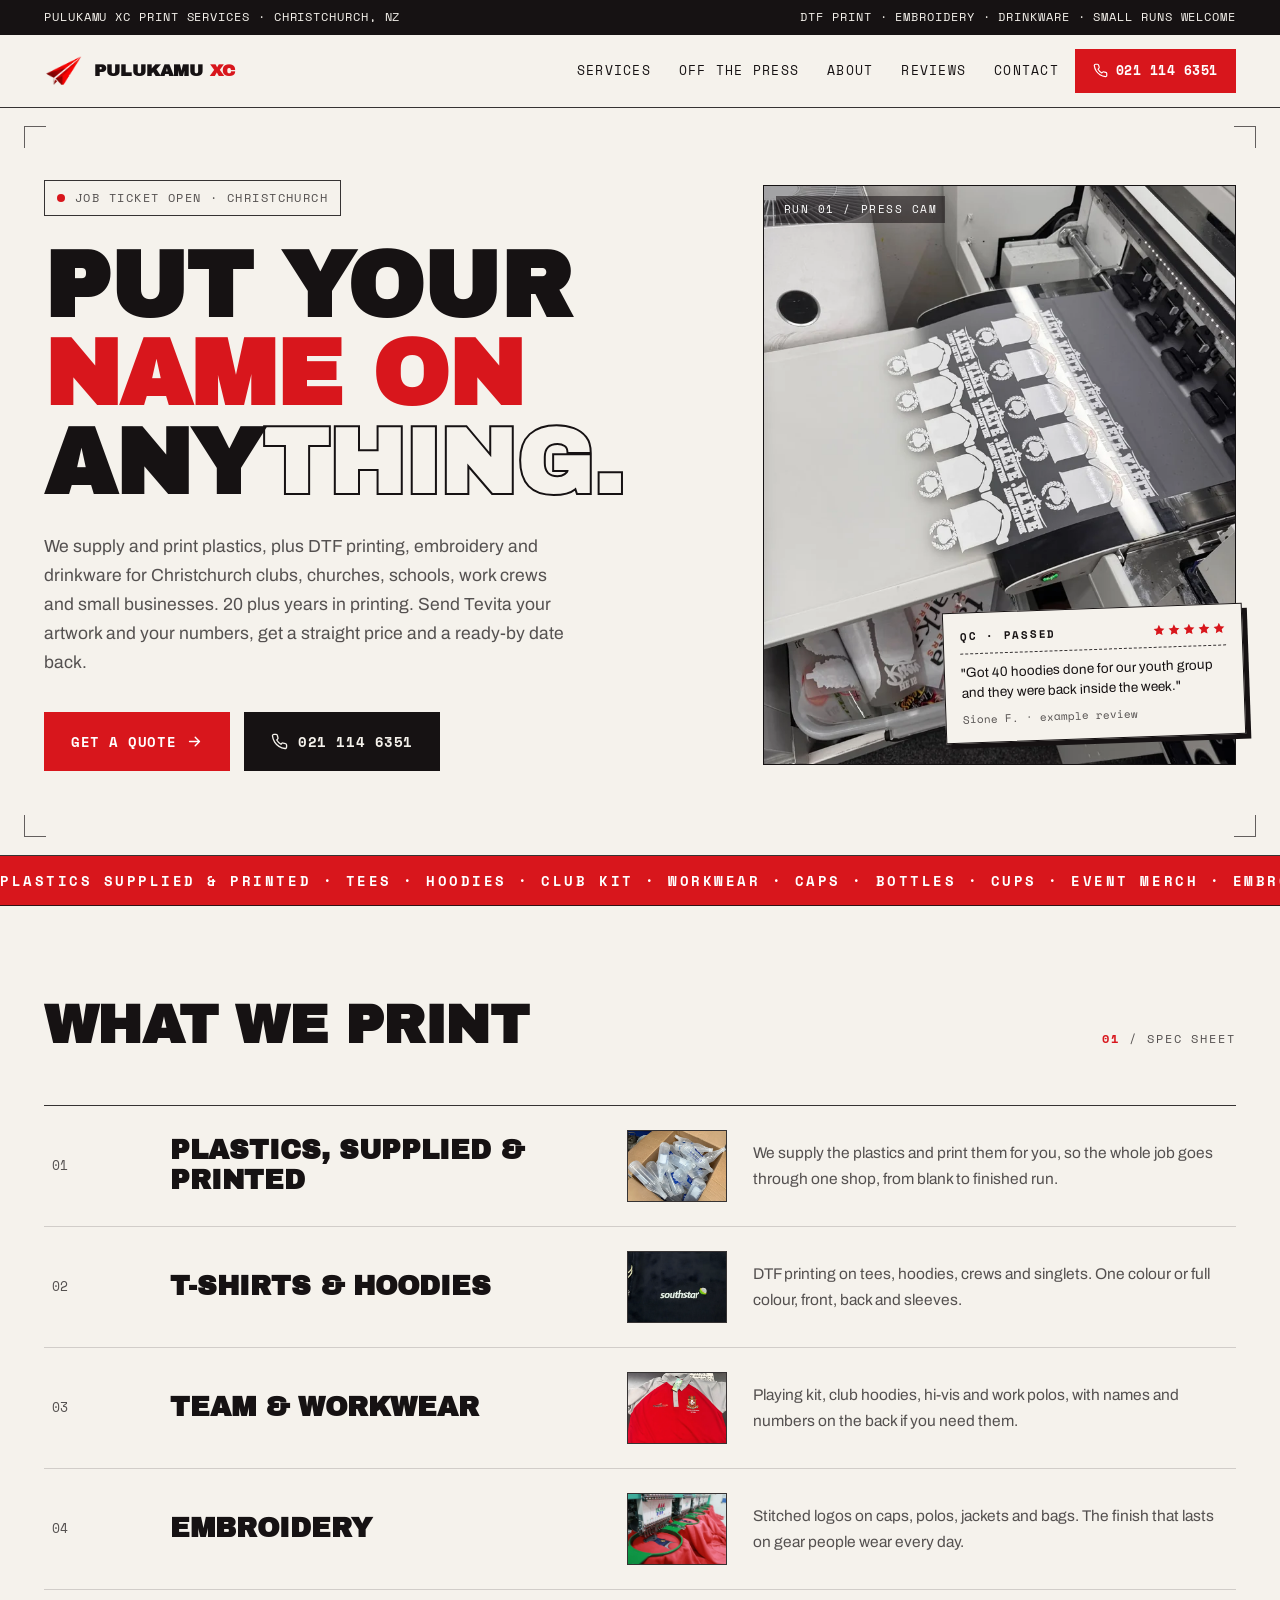
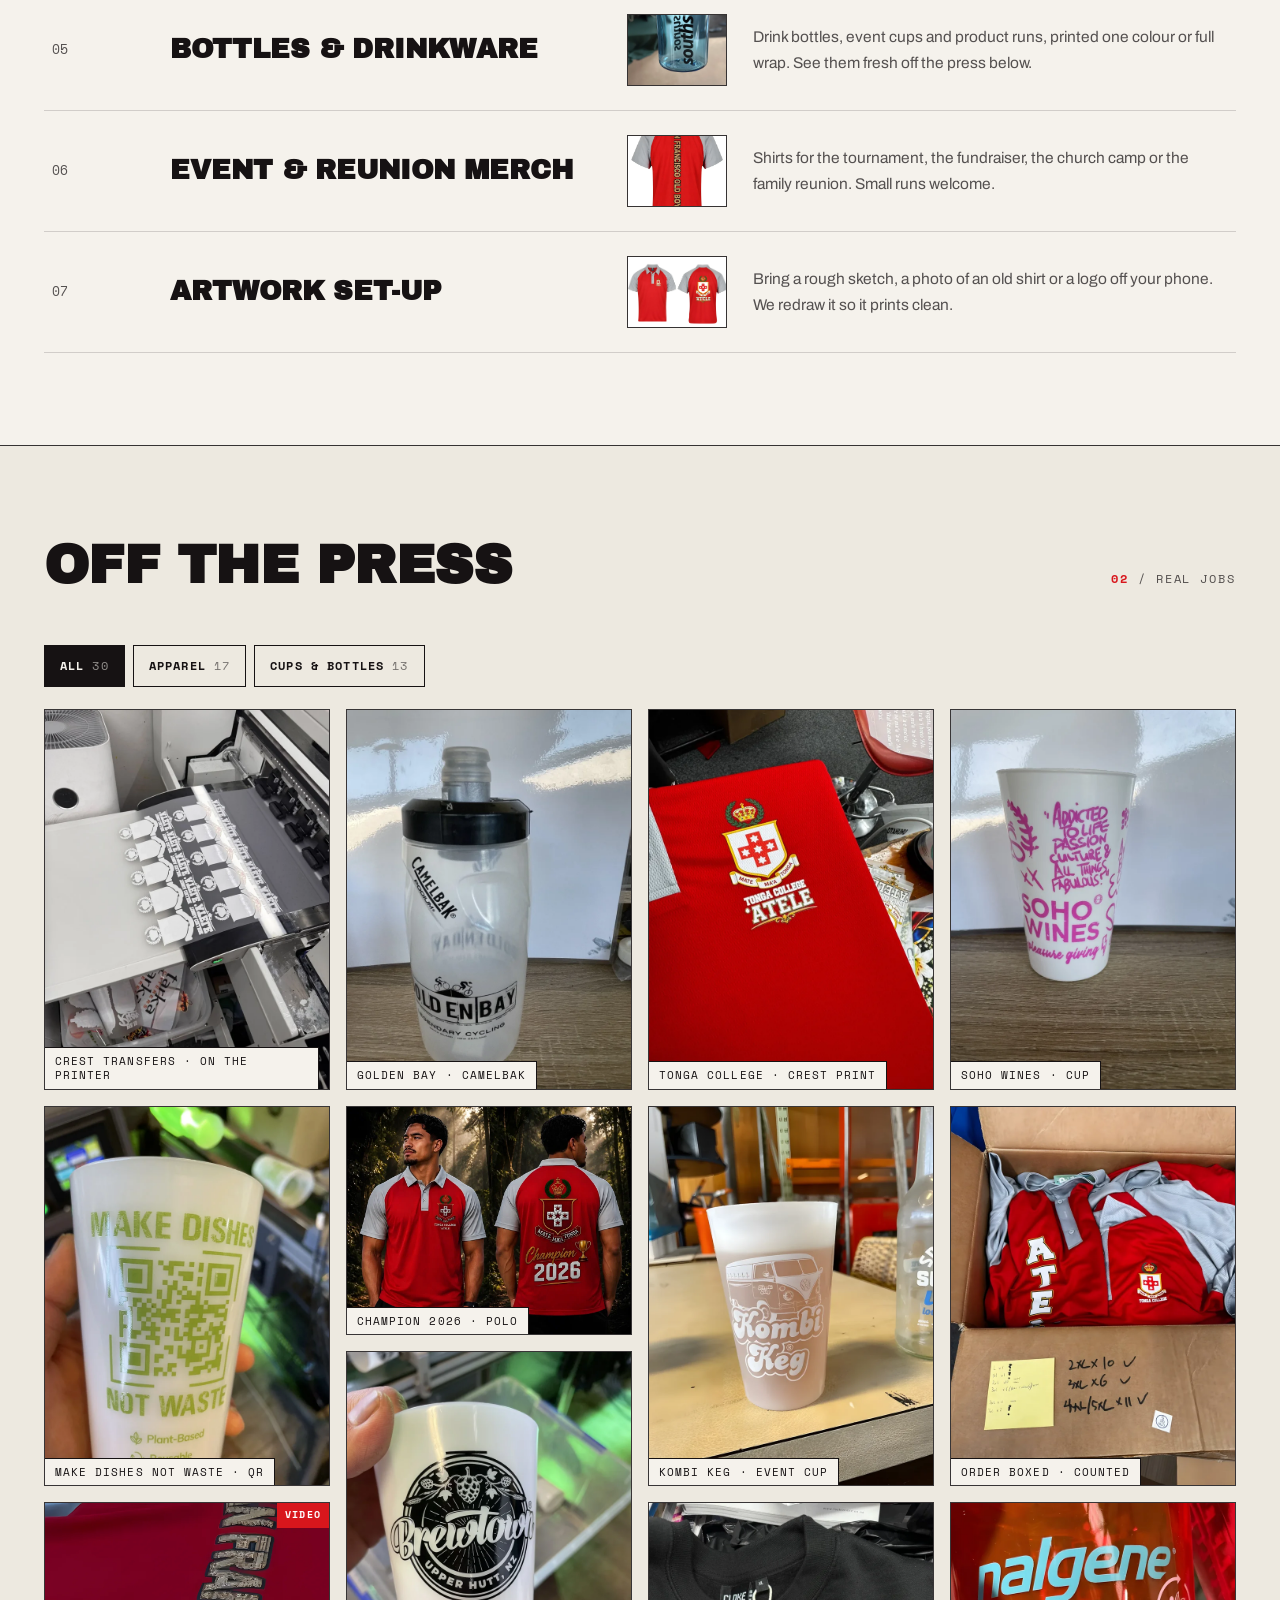
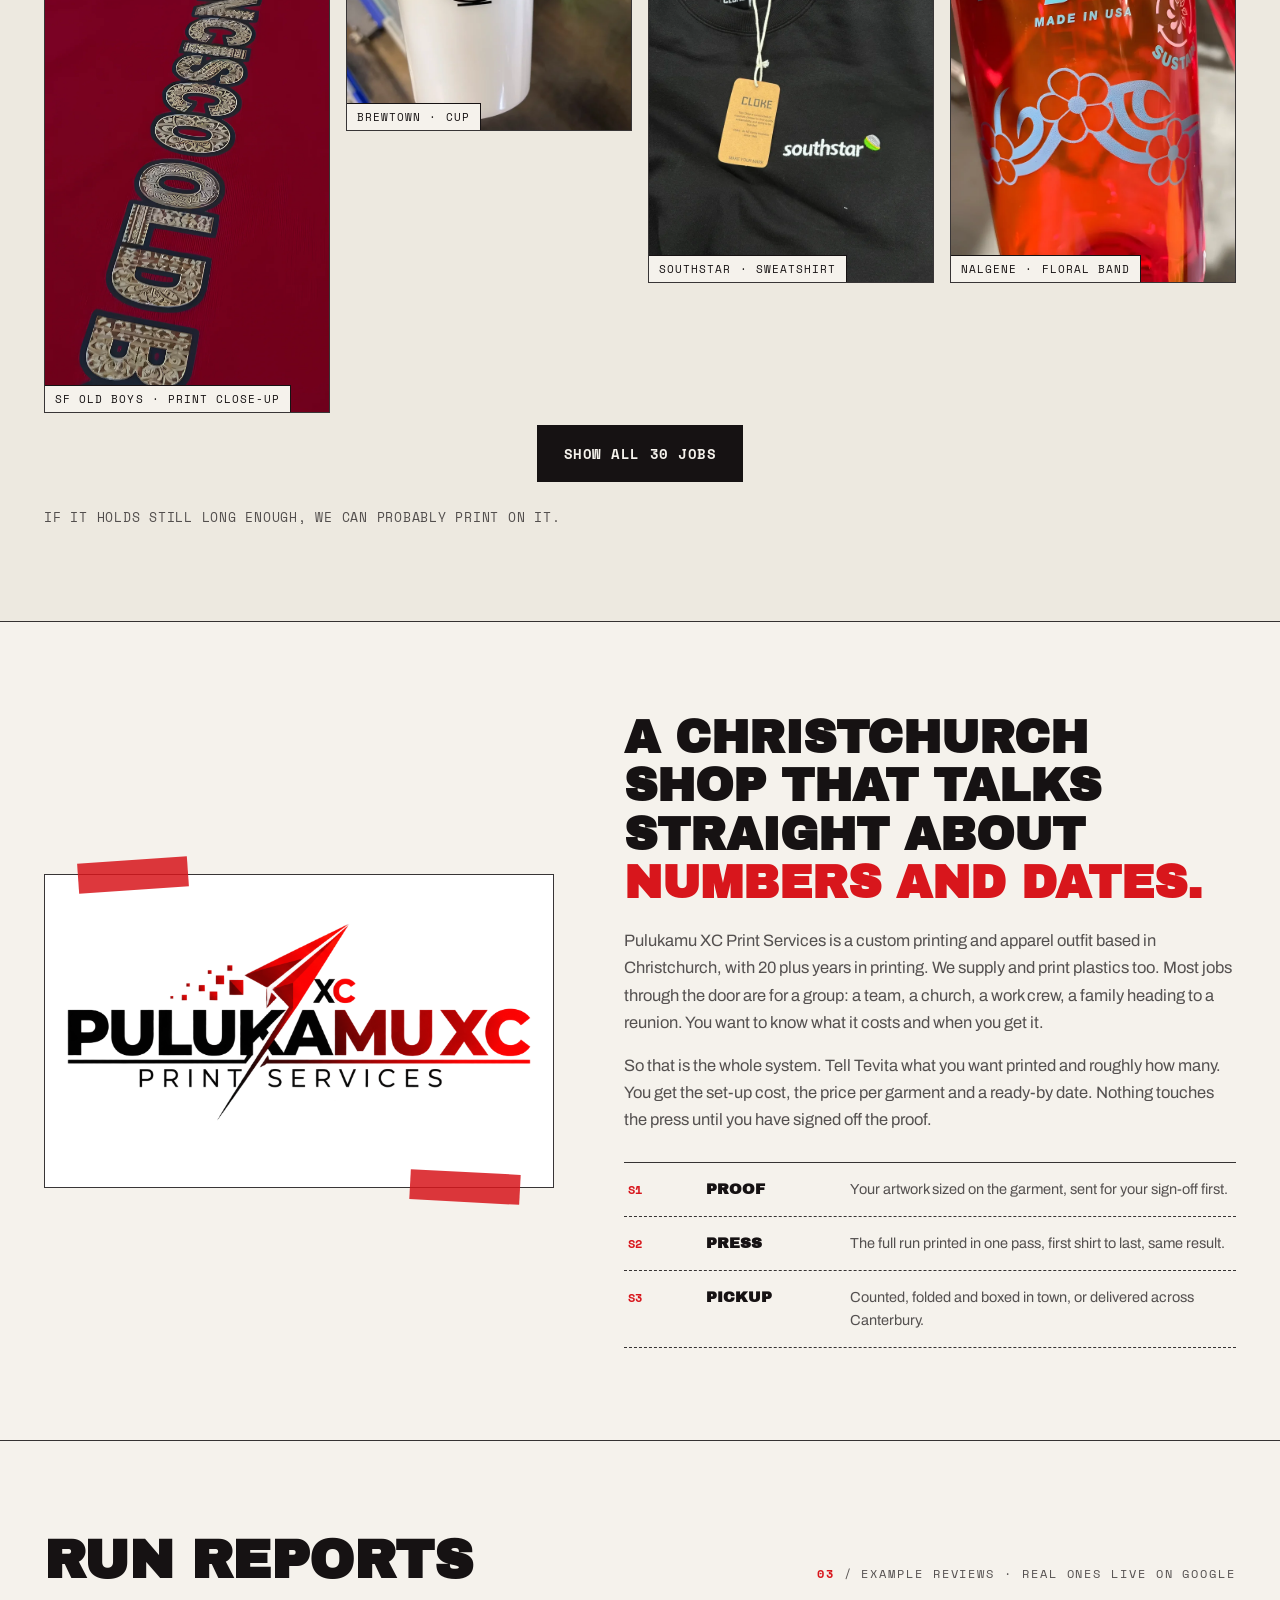
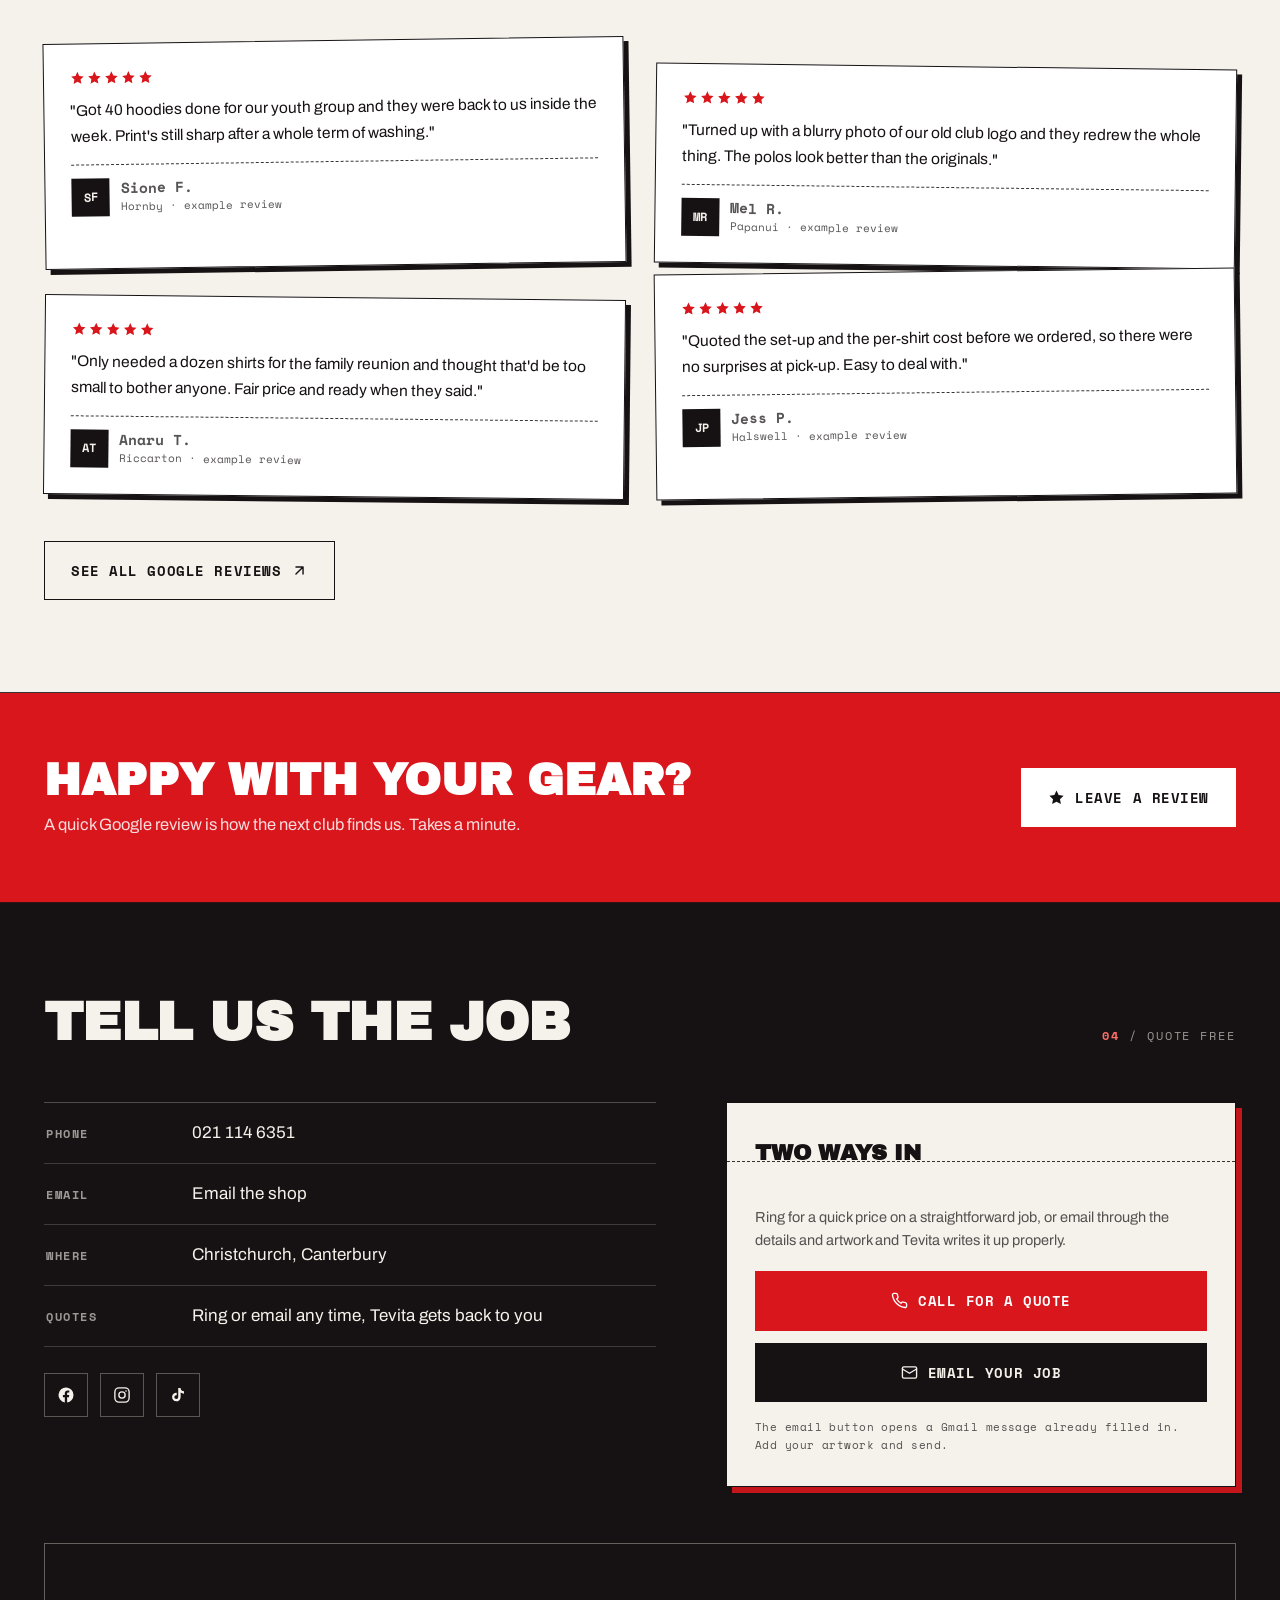
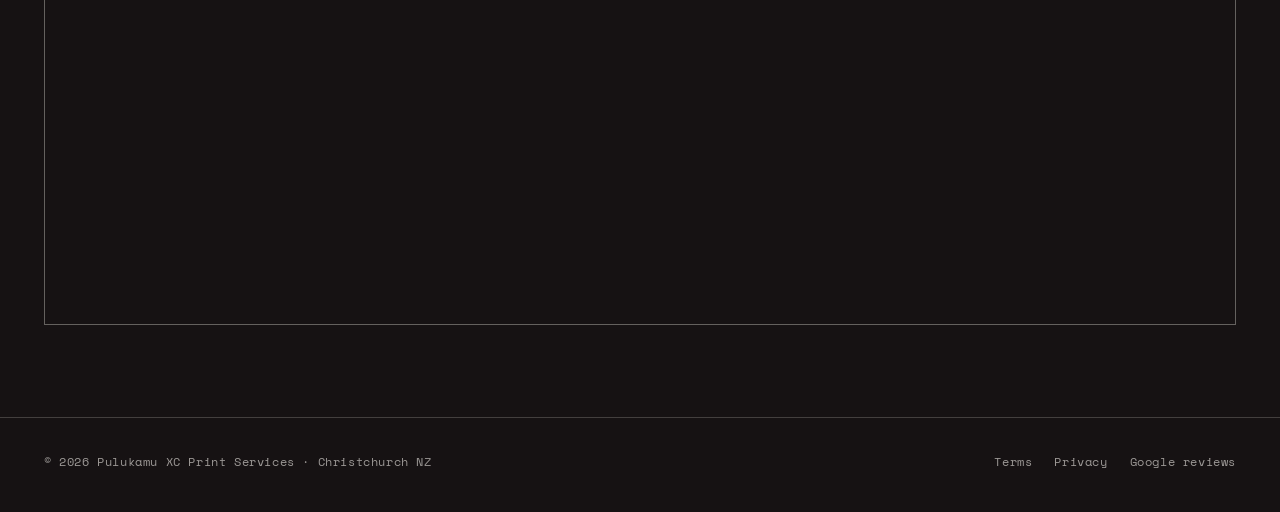
==== commit 975383d3: "Change T-shirt printing method to DTF printing - Hero, ticker, share description and T-shirts & hood" ====
--- a/index.html
+++ b/index.html
@@ -9,7 +9,7 @@
 <link rel="canonical" href="https://pulukamu-xc-print-services-demo.vercel.app/">
 <meta property="og:type" content="website">
 <meta property="og:title" content="Pulukamu XC Print Services | Custom Printing &amp; Apparel, Christchurch">
-<meta property="og:description" content="Plastics supplied and printed, screen printing, embroidery and event merch for Christchurch clubs, churches, schools and small businesses.">
+<meta property="og:description" content="Plastics supplied and printed, DTF printing, embroidery and event merch for Christchurch clubs, churches, schools and small businesses.">
 <meta property="og:image" content="https://pulukamu-xc-print-services-demo.vercel.app/img/work/dtf-transfers-1920.webp">
 <meta name="twitter:card" content="summary_large_image">
 <link rel="icon" type="image/png" href="img/favicon.png">
@@ -259,7 +259,7 @@
 <div class="ticker" aria-hidden="true">
   <div class="wrap">
     <span>Pulukamu XC Print Services · Christchurch, NZ</span>
-    <span>Screen print · Embroidery · Drinkware · Small runs welcome</span>
+    <span>DTF print · Embroidery · Drinkware · Small runs welcome</span>
   </div>
 </div>
 
@@ -313,7 +313,7 @@
         <span class="ln red rv on" data-d="1">name on</span>
         <span class="ln rv on" data-d="2">any<span class="outline">thing.</span></span>
       </h1>
-      <p class="hero-sub rv on" data-d="2">We supply and print plastics, plus screen printing, embroidery and drinkware for Christchurch clubs, churches, schools, work crews and small businesses. 20 plus years in printing. Send Tevita your artwork and your numbers, get a straight price and a ready-by date back.</p>
+      <p class="hero-sub rv on" data-d="2">We supply and print plastics, plus DTF printing, embroidery and drinkware for Christchurch clubs, churches, schools, work crews and small businesses. 20 plus years in printing. Send Tevita your artwork and your numbers, get a straight price and a ready-by date back.</p>
       <div class="hero-ctas rv on" data-d="3">
         <a class="btn btn-red" href="#contact">
           Get a quote
@@ -380,7 +380,7 @@
         <span class="spec-num">02</span>
         <h3>T-shirts &amp; hoodies</h3>
         <img class="spec-thumb" src="img/work/southstar-tee-960.webp" data-img-role="small" alt="" loading="lazy" width="720" height="960">
-        <p>Screen printing on tees, hoodies, crews and singlets. One colour or full colour, front, back and sleeves.</p>
+        <p>DTF printing on tees, hoodies, crews and singlets. One colour or full colour, front, back and sleeves.</p>
       </div>
       <div class="spec-row rv">
         <span class="spec-num">03</span>
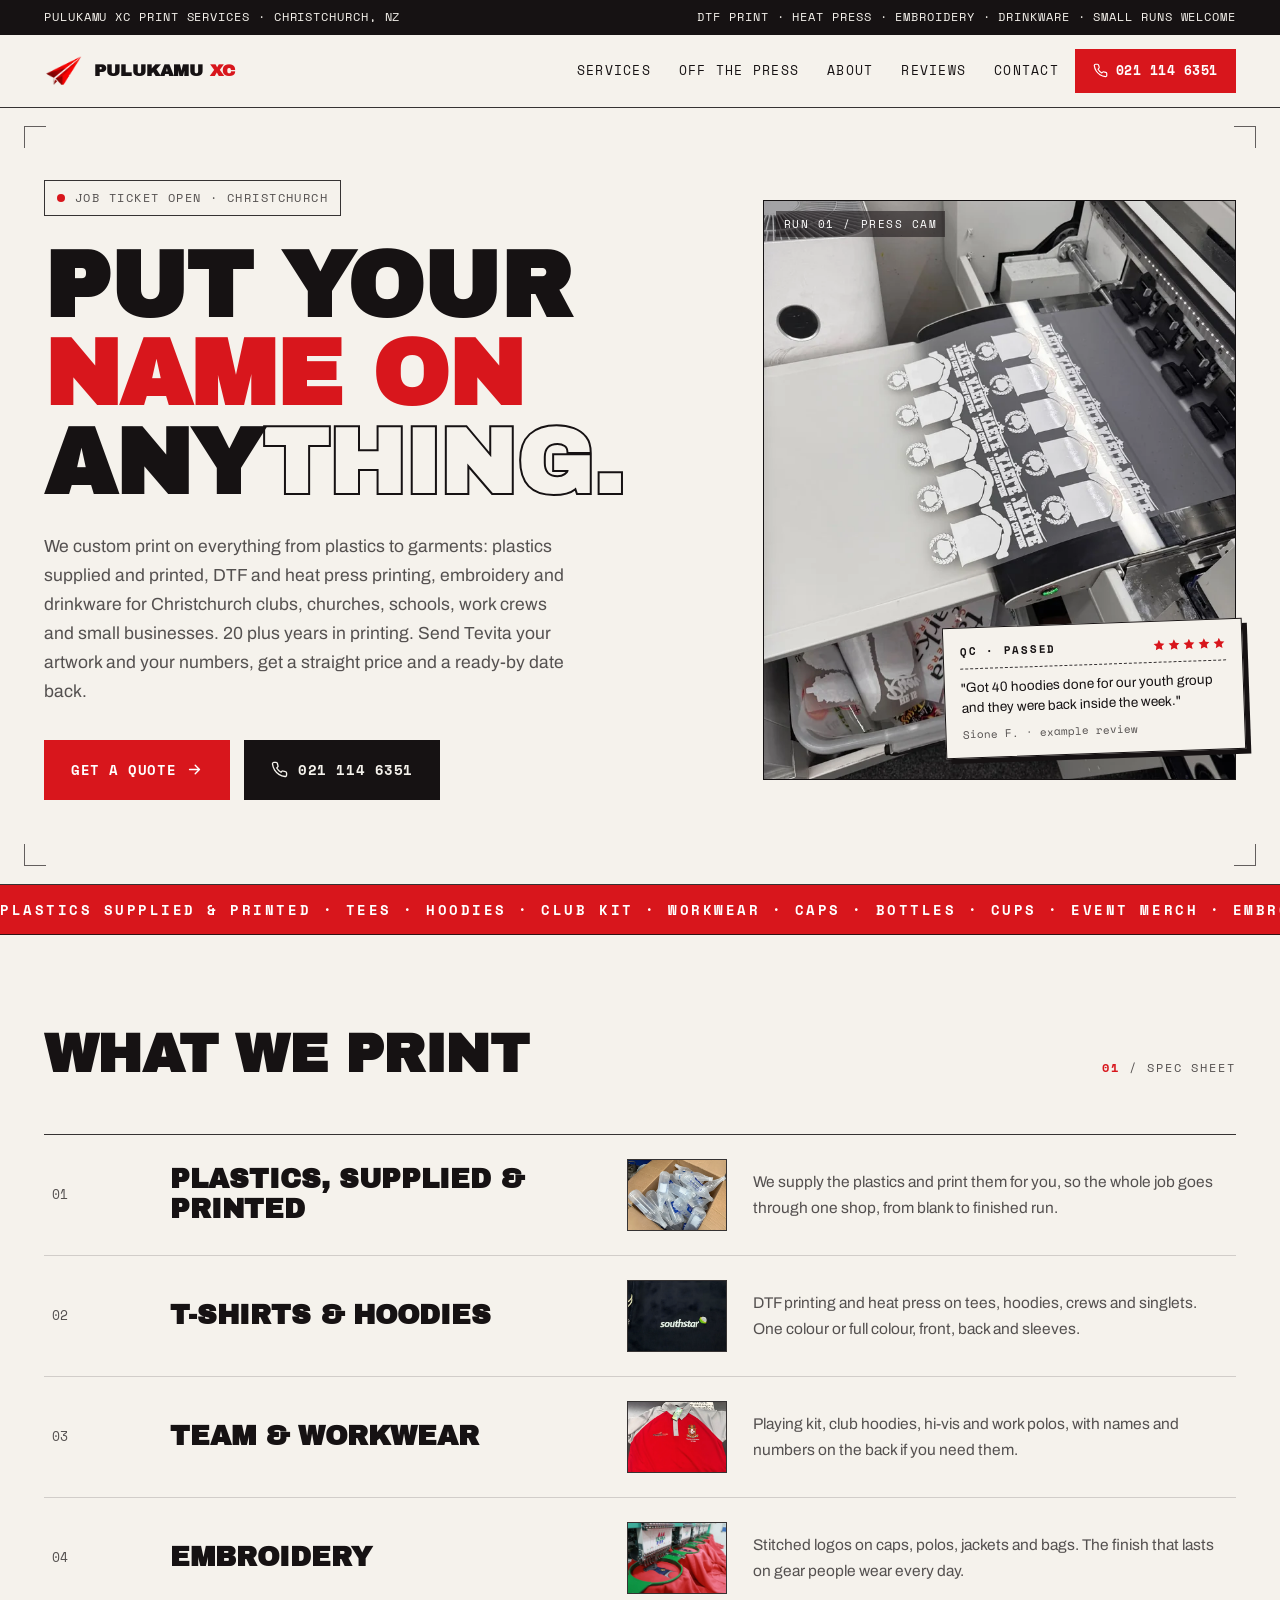
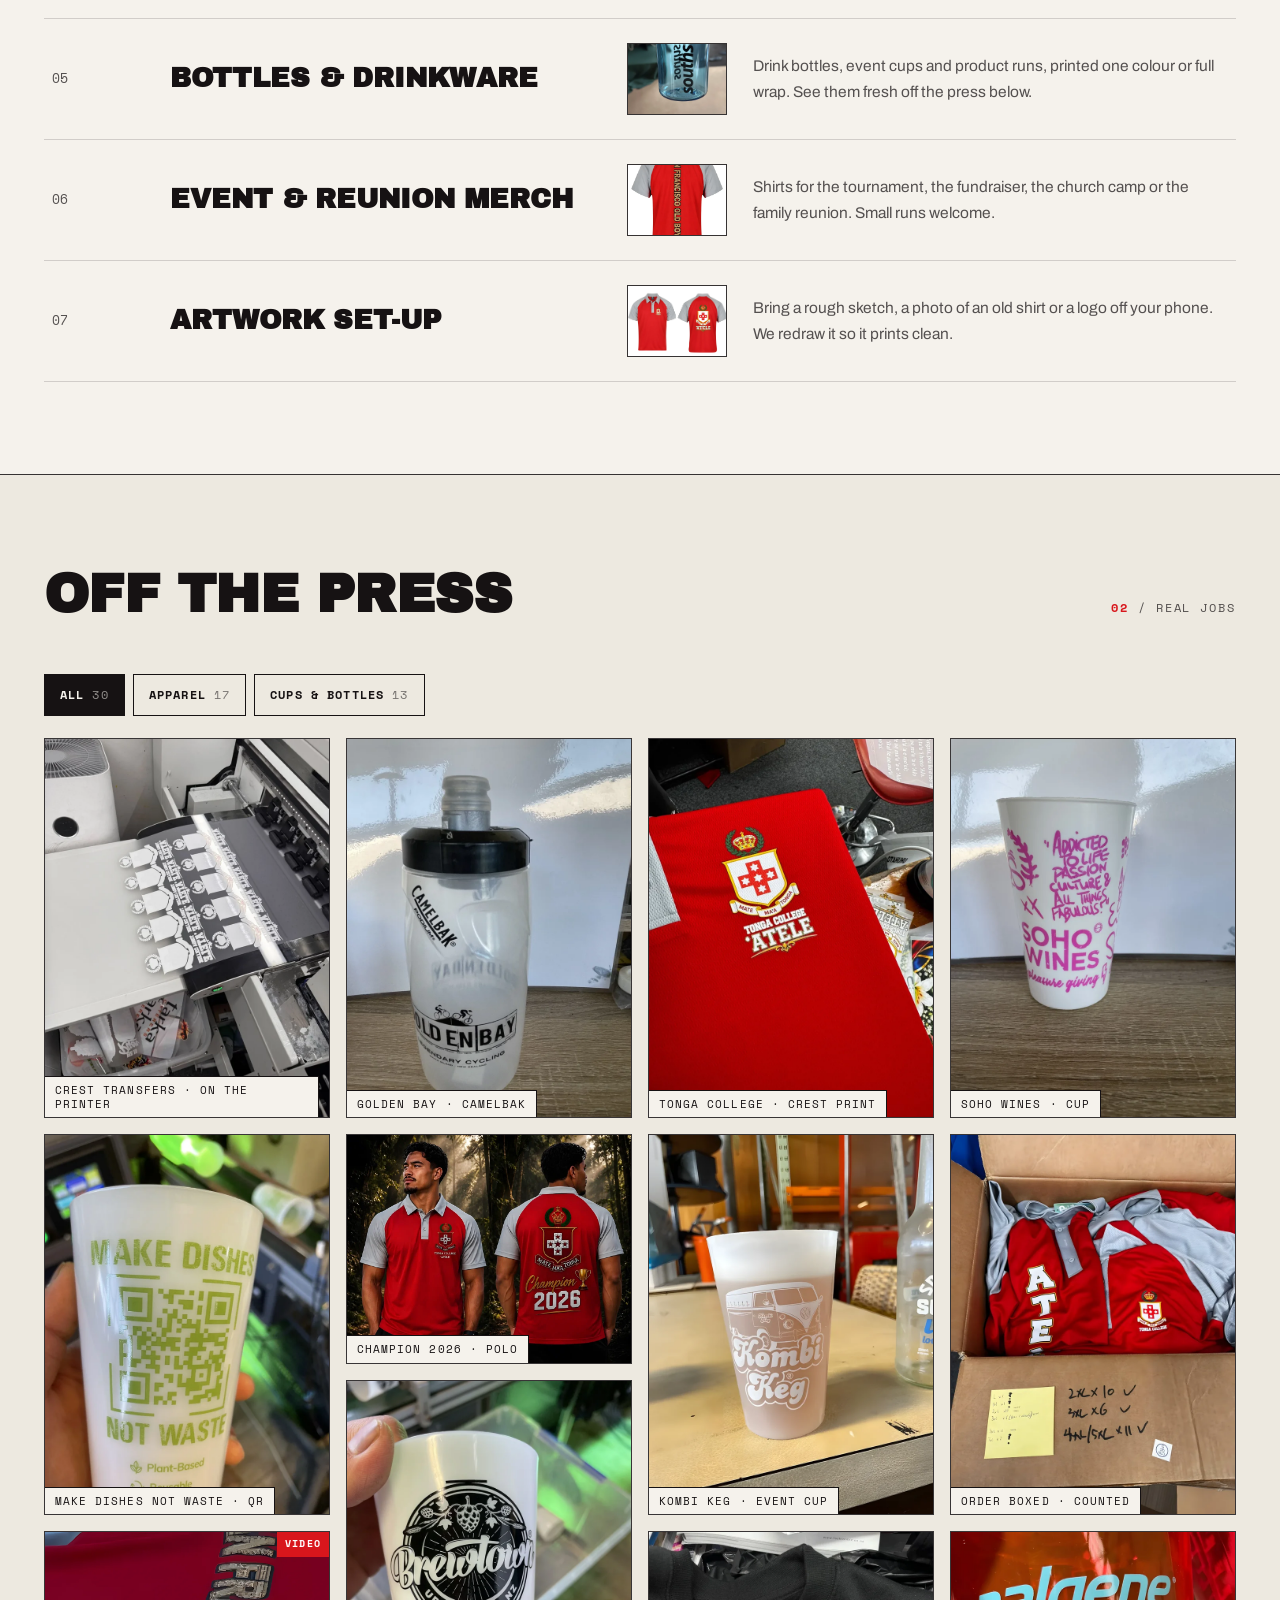
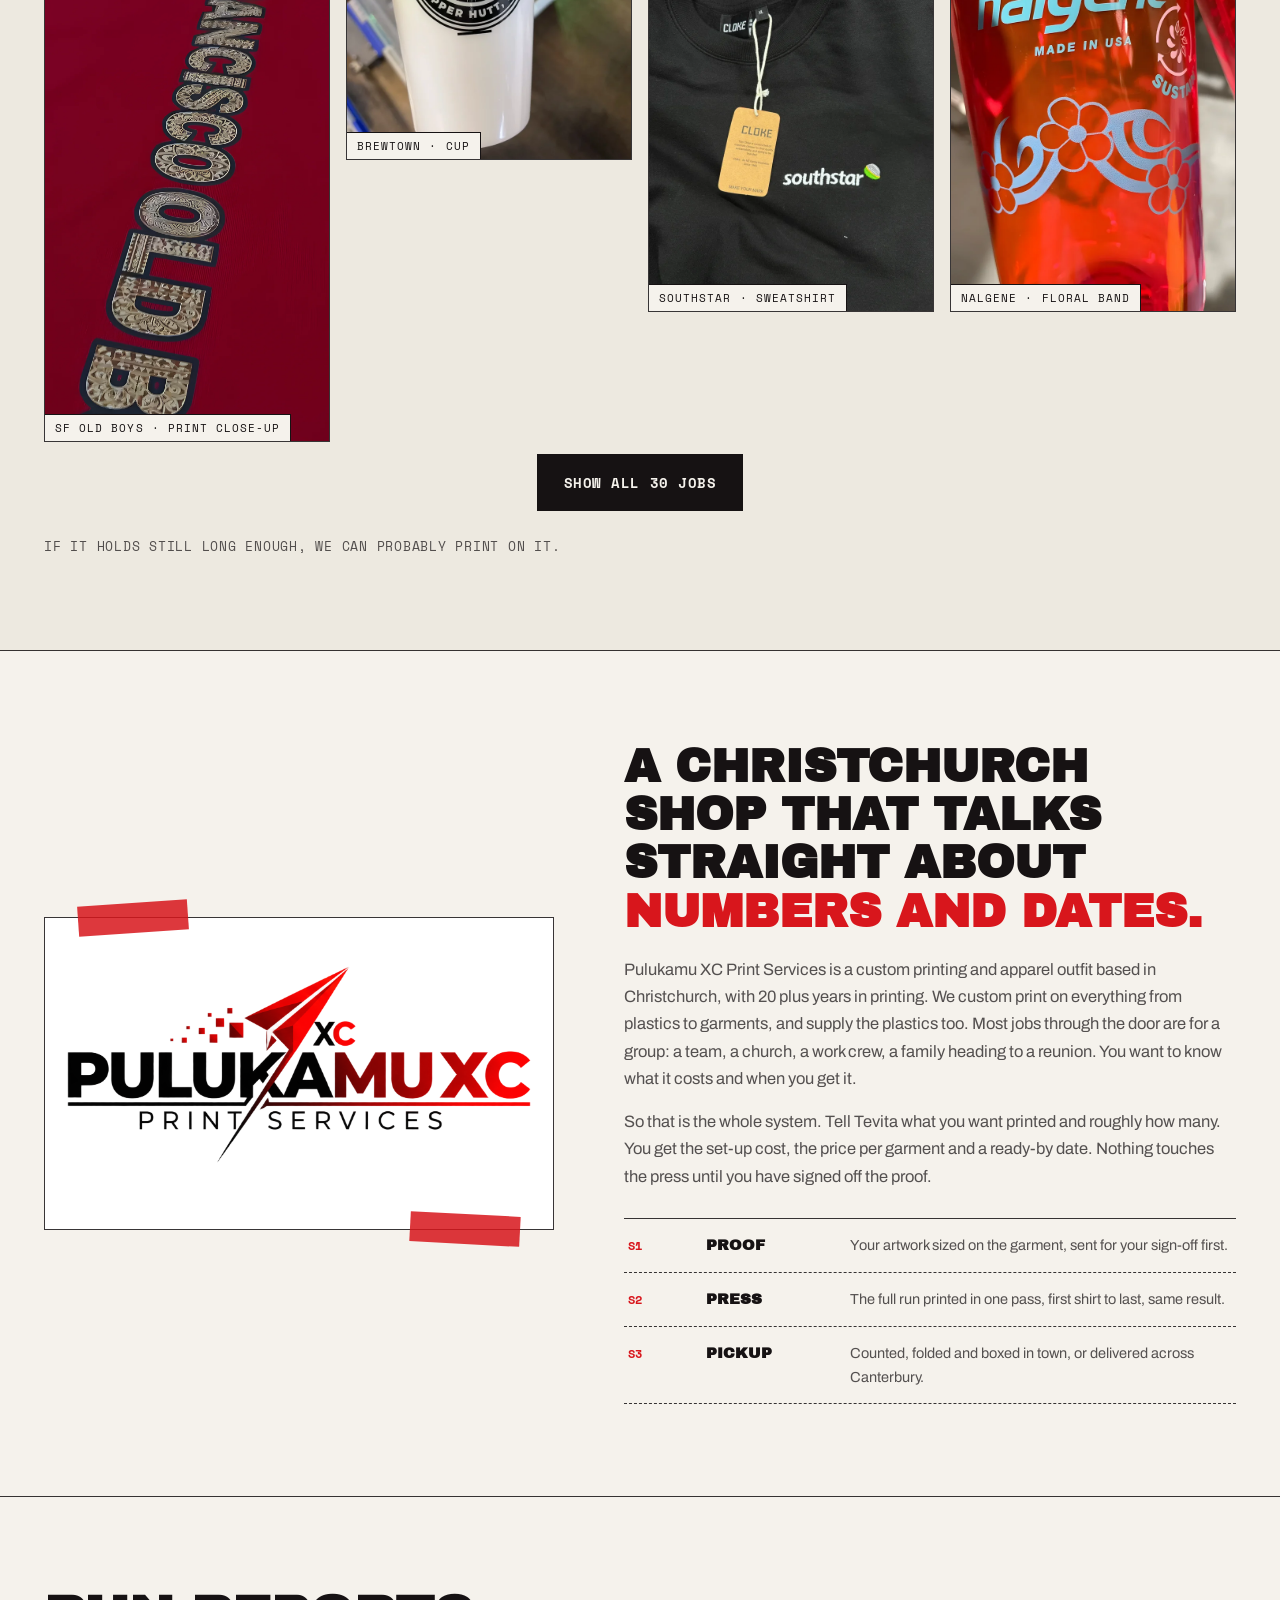
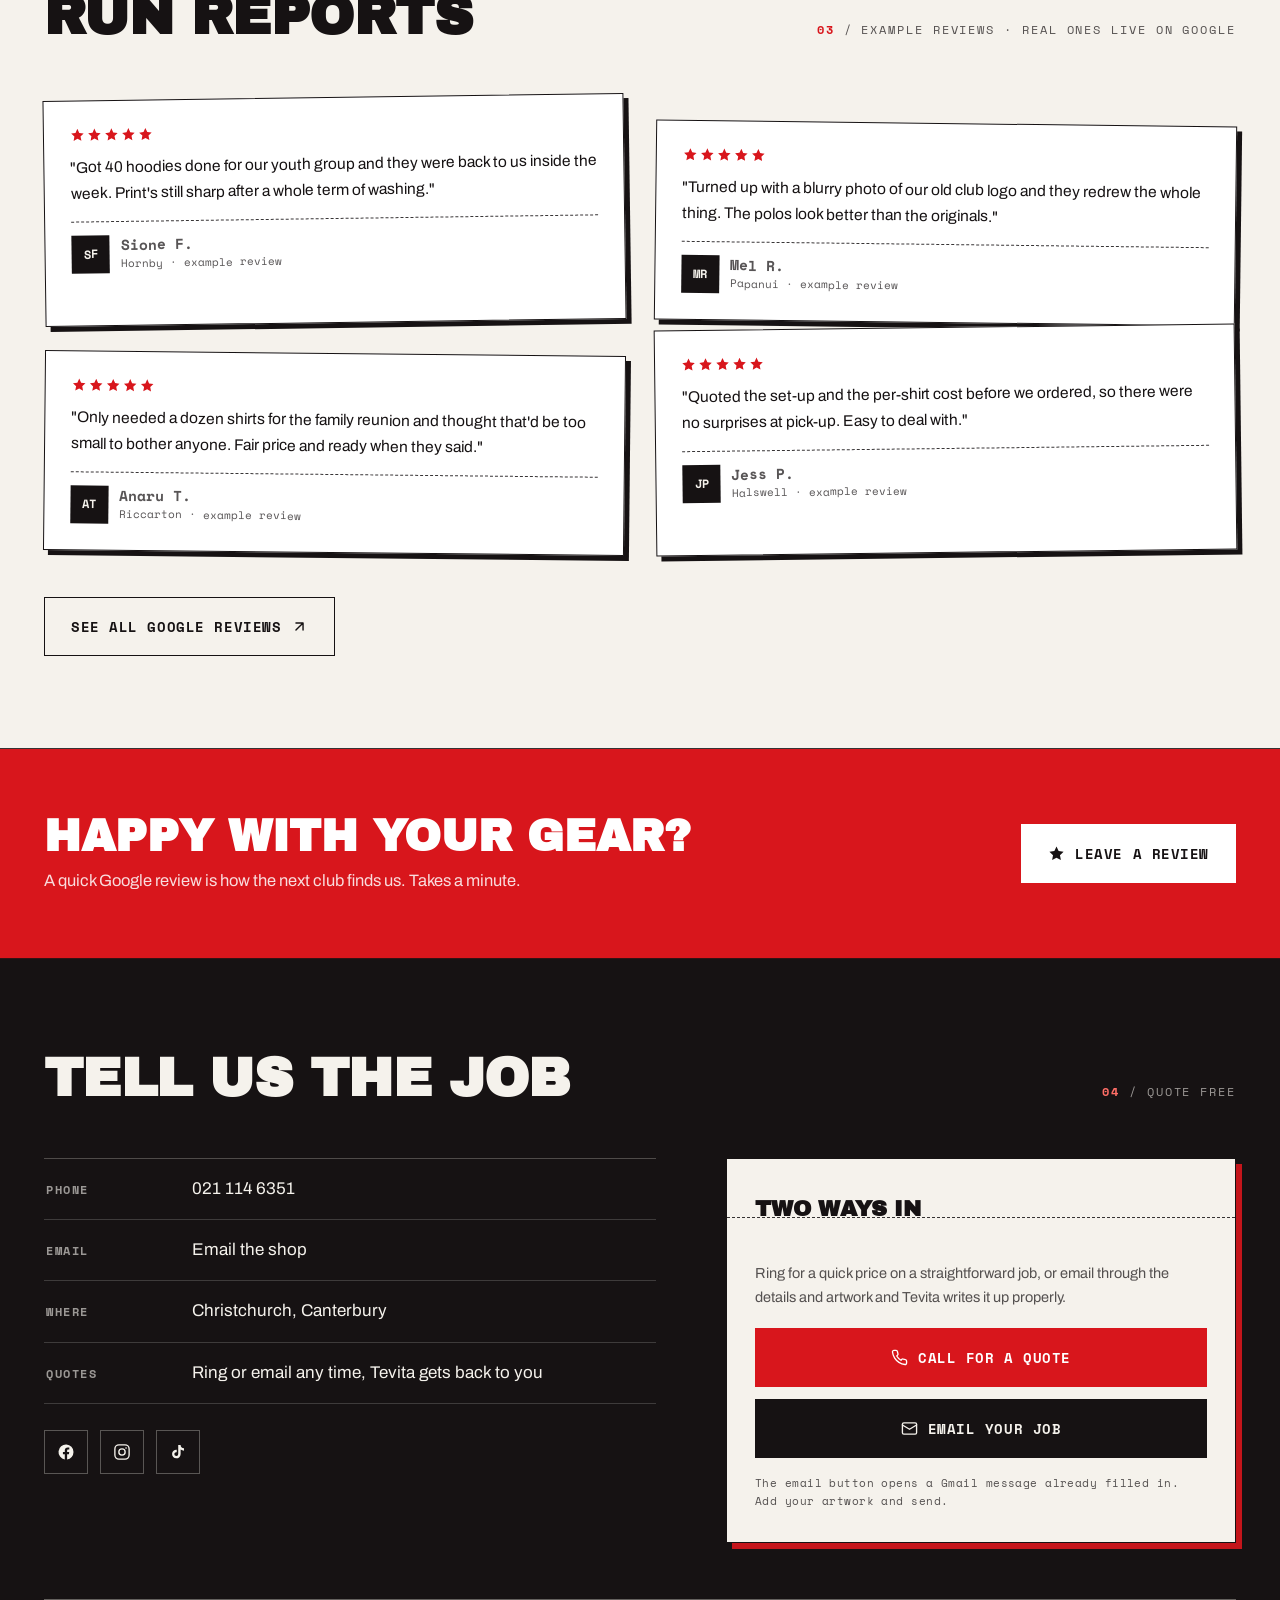
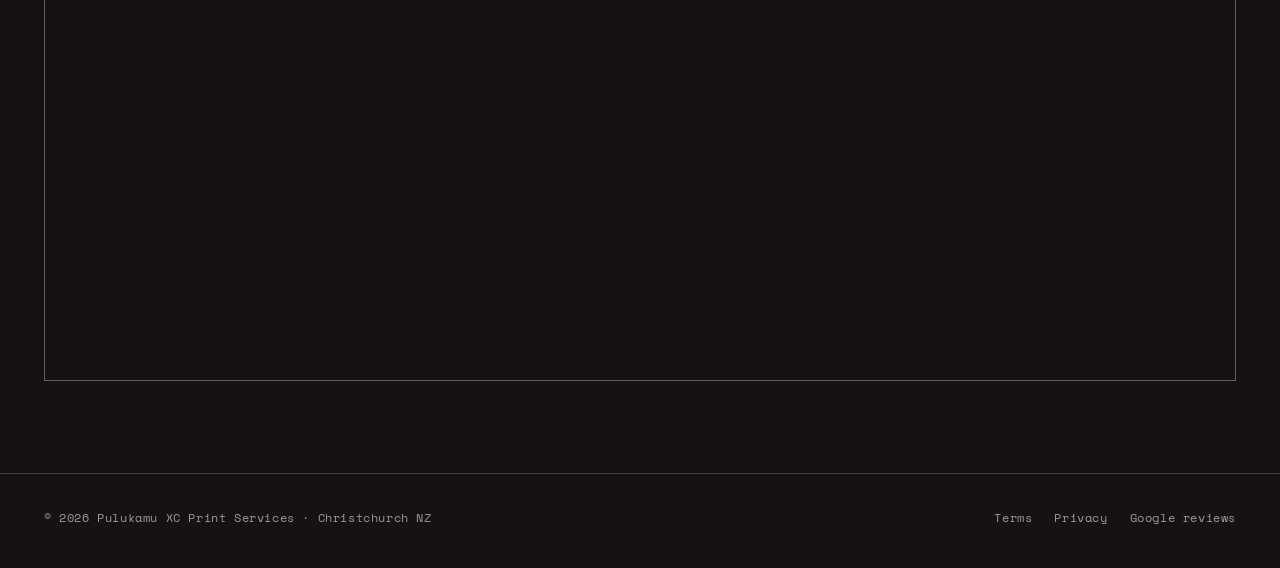
==== commit 0b35f6f1: "Add heat press to T-shirt printing; custom print on everything from plastics to garments Tevita aske" ====
--- a/index.html
+++ b/index.html
@@ -4,12 +4,12 @@
 <meta charset="utf-8">
 <meta name="viewport" content="width=device-width, initial-scale=1">
 <title>Pulukamu XC Print Services | Custom Printing &amp; Apparel, Christchurch</title>
-<meta name="description" content="Plastics supplied and printed, plus custom t-shirt and hoodie printing, team and club uniforms, embroidery and event merch, printed in Christchurch. Send your artwork and numbers, get a straight price back.">
+<meta name="description" content="Custom printing on everything from plastics to garments. Plastics supplied and printed, plus DTF and heat press t-shirt and hoodie printing, team and club uniforms, embroidery and event merch, printed in Christchurch. Send your artwork and numbers, get a straight price back.">
 <meta name="theme-color" content="#F5F2EC">
 <link rel="canonical" href="https://pulukamu-xc-print-services-demo.vercel.app/">
 <meta property="og:type" content="website">
 <meta property="og:title" content="Pulukamu XC Print Services | Custom Printing &amp; Apparel, Christchurch">
-<meta property="og:description" content="Plastics supplied and printed, DTF printing, embroidery and event merch for Christchurch clubs, churches, schools and small businesses.">
+<meta property="og:description" content="Custom printing on everything from plastics to garments: plastics supplied and printed, DTF and heat press printing, embroidery and event merch for Christchurch clubs, churches, schools and small businesses.">
 <meta property="og:image" content="https://pulukamu-xc-print-services-demo.vercel.app/img/work/dtf-transfers-1920.webp">
 <meta name="twitter:card" content="summary_large_image">
 <link rel="icon" type="image/png" href="img/favicon.png">
@@ -259,7 +259,7 @@
 <div class="ticker" aria-hidden="true">
   <div class="wrap">
     <span>Pulukamu XC Print Services · Christchurch, NZ</span>
-    <span>DTF print · Embroidery · Drinkware · Small runs welcome</span>
+    <span>DTF print · Heat press · Embroidery · Drinkware · Small runs welcome</span>
   </div>
 </div>
 
@@ -313,7 +313,7 @@
         <span class="ln red rv on" data-d="1">name on</span>
         <span class="ln rv on" data-d="2">any<span class="outline">thing.</span></span>
       </h1>
-      <p class="hero-sub rv on" data-d="2">We supply and print plastics, plus DTF printing, embroidery and drinkware for Christchurch clubs, churches, schools, work crews and small businesses. 20 plus years in printing. Send Tevita your artwork and your numbers, get a straight price and a ready-by date back.</p>
+      <p class="hero-sub rv on" data-d="2">We custom print on everything from plastics to garments: plastics supplied and printed, DTF and heat press printing, embroidery and drinkware for Christchurch clubs, churches, schools, work crews and small businesses. 20 plus years in printing. Send Tevita your artwork and your numbers, get a straight price and a ready-by date back.</p>
       <div class="hero-ctas rv on" data-d="3">
         <a class="btn btn-red" href="#contact">
           Get a quote
@@ -380,7 +380,7 @@
         <span class="spec-num">02</span>
         <h3>T-shirts &amp; hoodies</h3>
         <img class="spec-thumb" src="img/work/southstar-tee-960.webp" data-img-role="small" alt="" loading="lazy" width="720" height="960">
-        <p>DTF printing on tees, hoodies, crews and singlets. One colour or full colour, front, back and sleeves.</p>
+        <p>DTF printing and heat press on tees, hoodies, crews and singlets. One colour or full colour, front, back and sleeves.</p>
       </div>
       <div class="spec-row rv">
         <span class="spec-num">03</span>
@@ -476,7 +476,7 @@
       </div>
       <div class="about-copy rv" data-d="1">
         <h2>A Christchurch shop that talks straight about <i>numbers and dates.</i></h2>
-        <p>Pulukamu XC Print Services is a custom printing and apparel outfit based in Christchurch, with 20 plus years in printing. We supply and print plastics too. Most jobs through the door are for a group: a team, a church, a work crew, a family heading to a reunion. You want to know what it costs and when you get it.</p>
+        <p>Pulukamu XC Print Services is a custom printing and apparel outfit based in Christchurch, with 20 plus years in printing. We custom print on everything from plastics to garments, and supply the plastics too. Most jobs through the door are for a group: a team, a church, a work crew, a family heading to a reunion. You want to know what it costs and when you get it.</p>
         <p>So that is the whole system. Tell Tevita what you want printed and roughly how many. You get the set-up cost, the price per garment and a ready-by date. Nothing touches the press until you have signed off the proof.</p>
         <div class="steps">
           <div class="step"><span class="n">S1</span><b>Proof</b><span>Your artwork sized on the garment, sent for your sign-off first.</span></div>
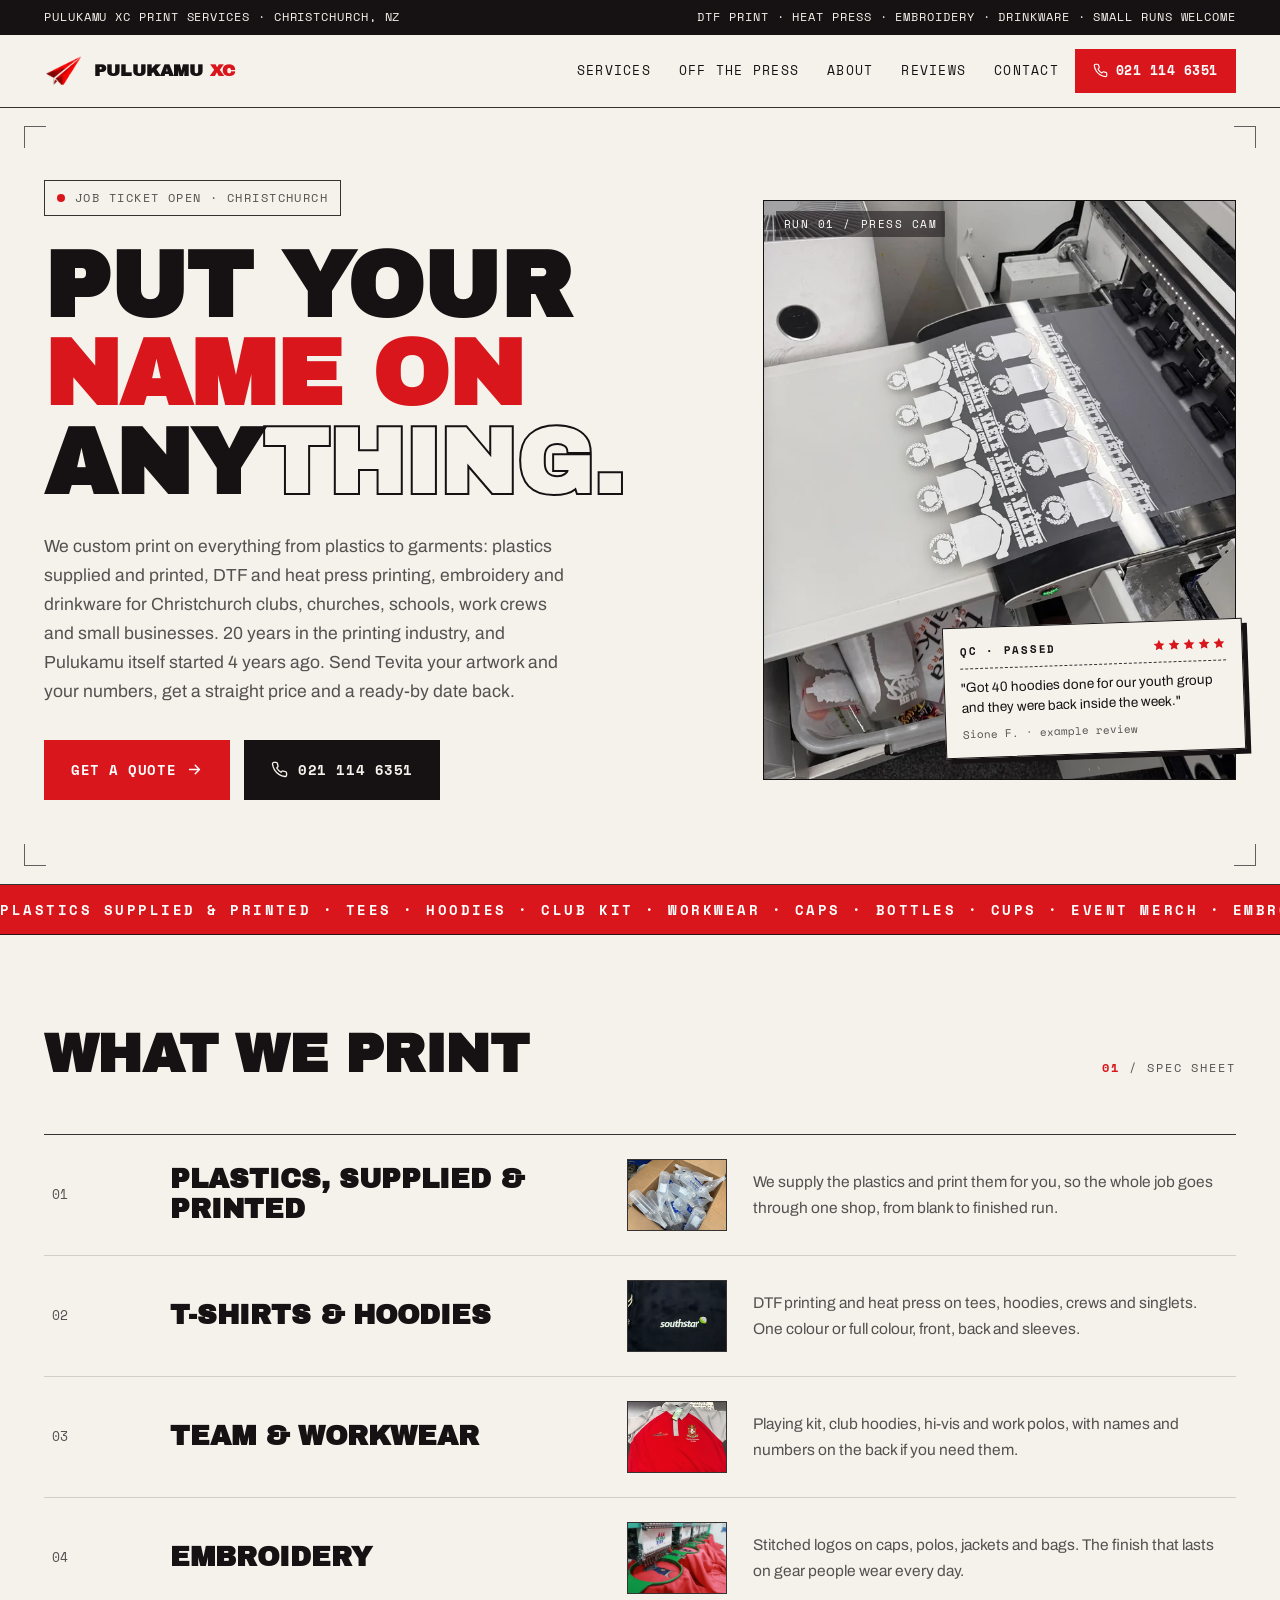
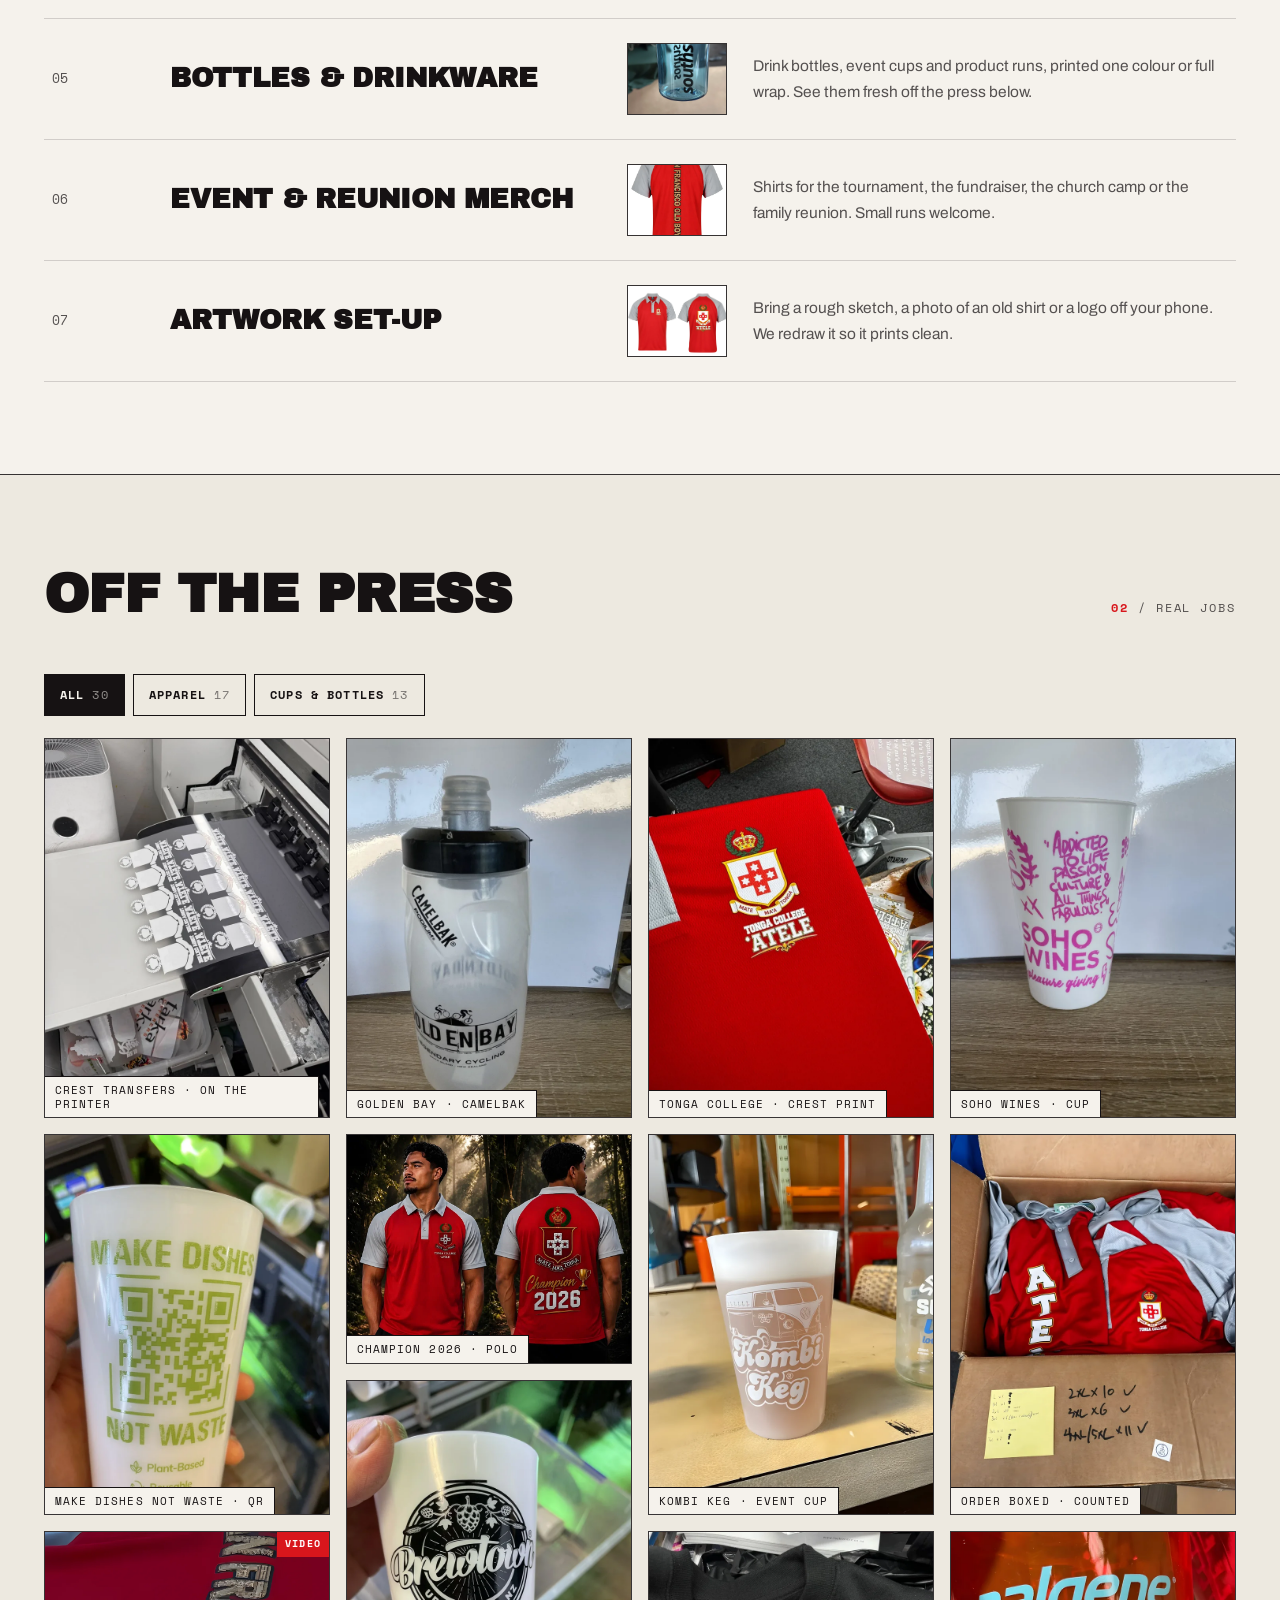
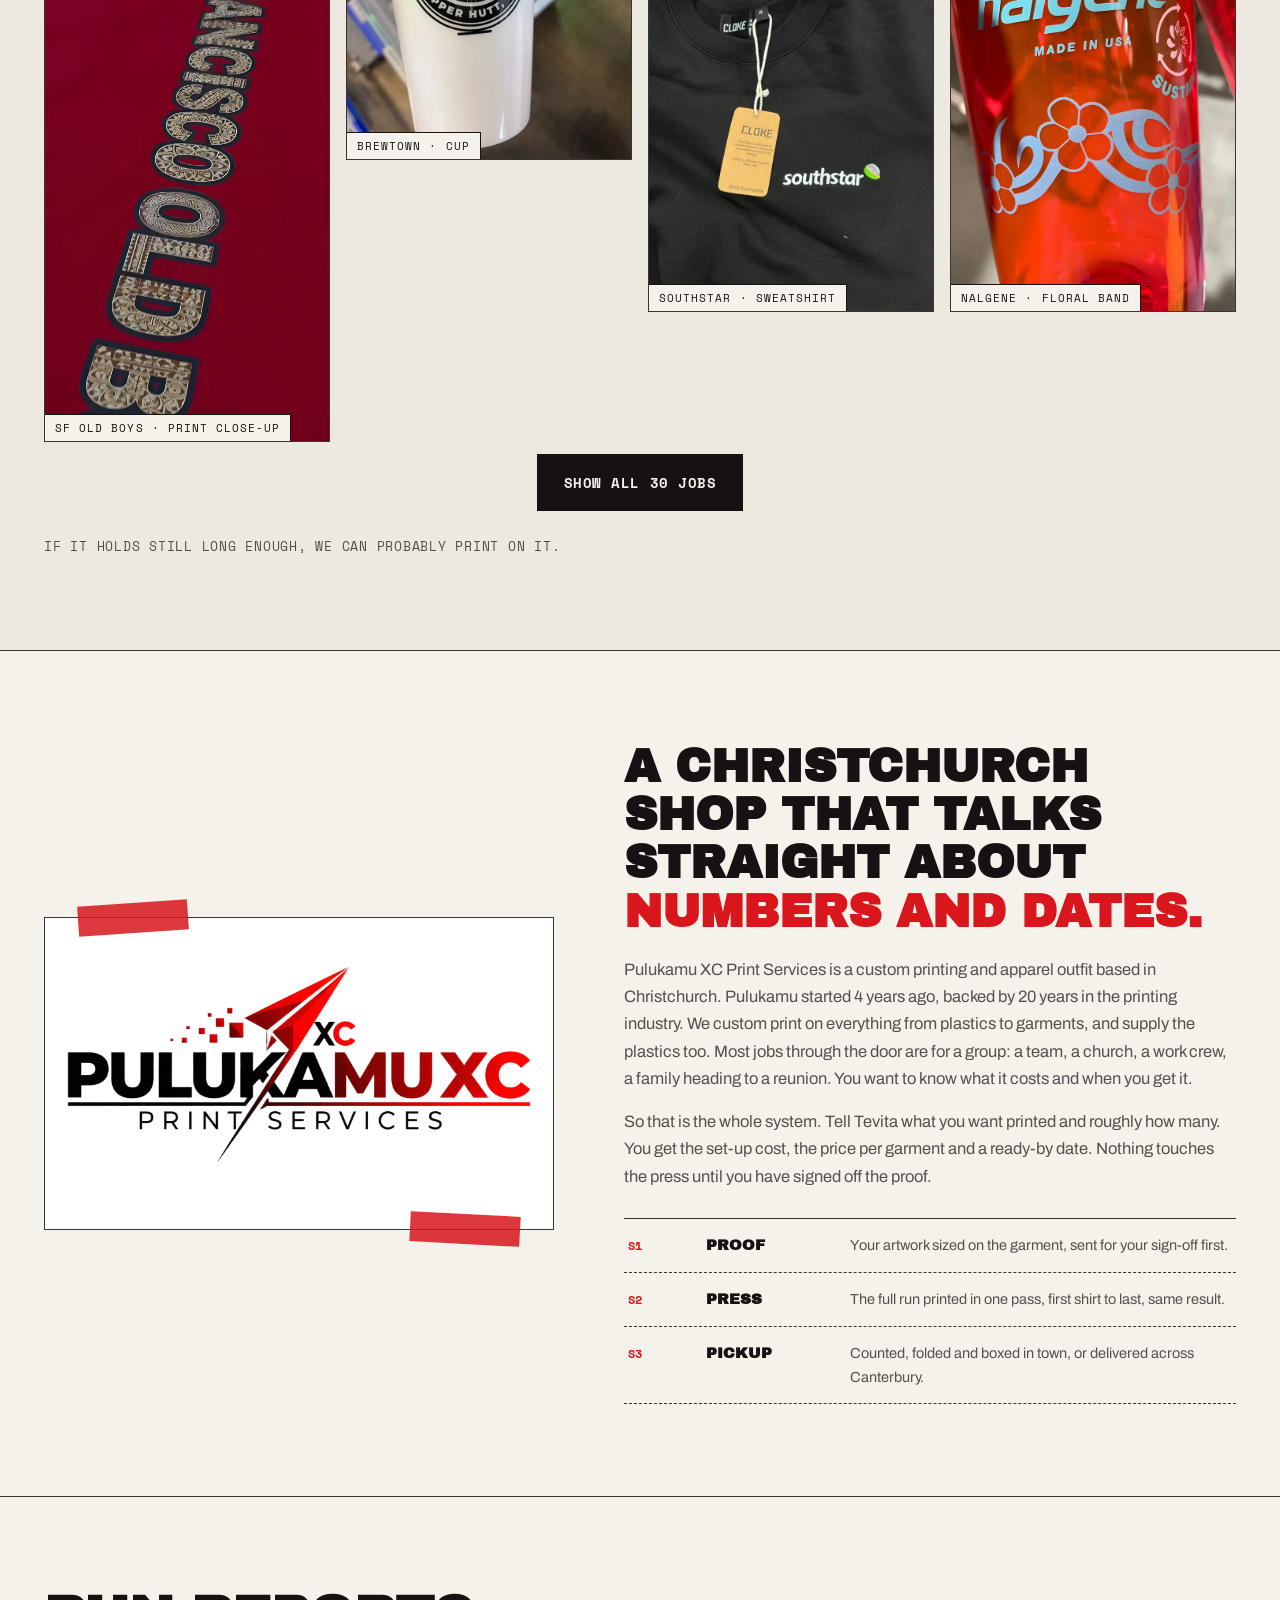
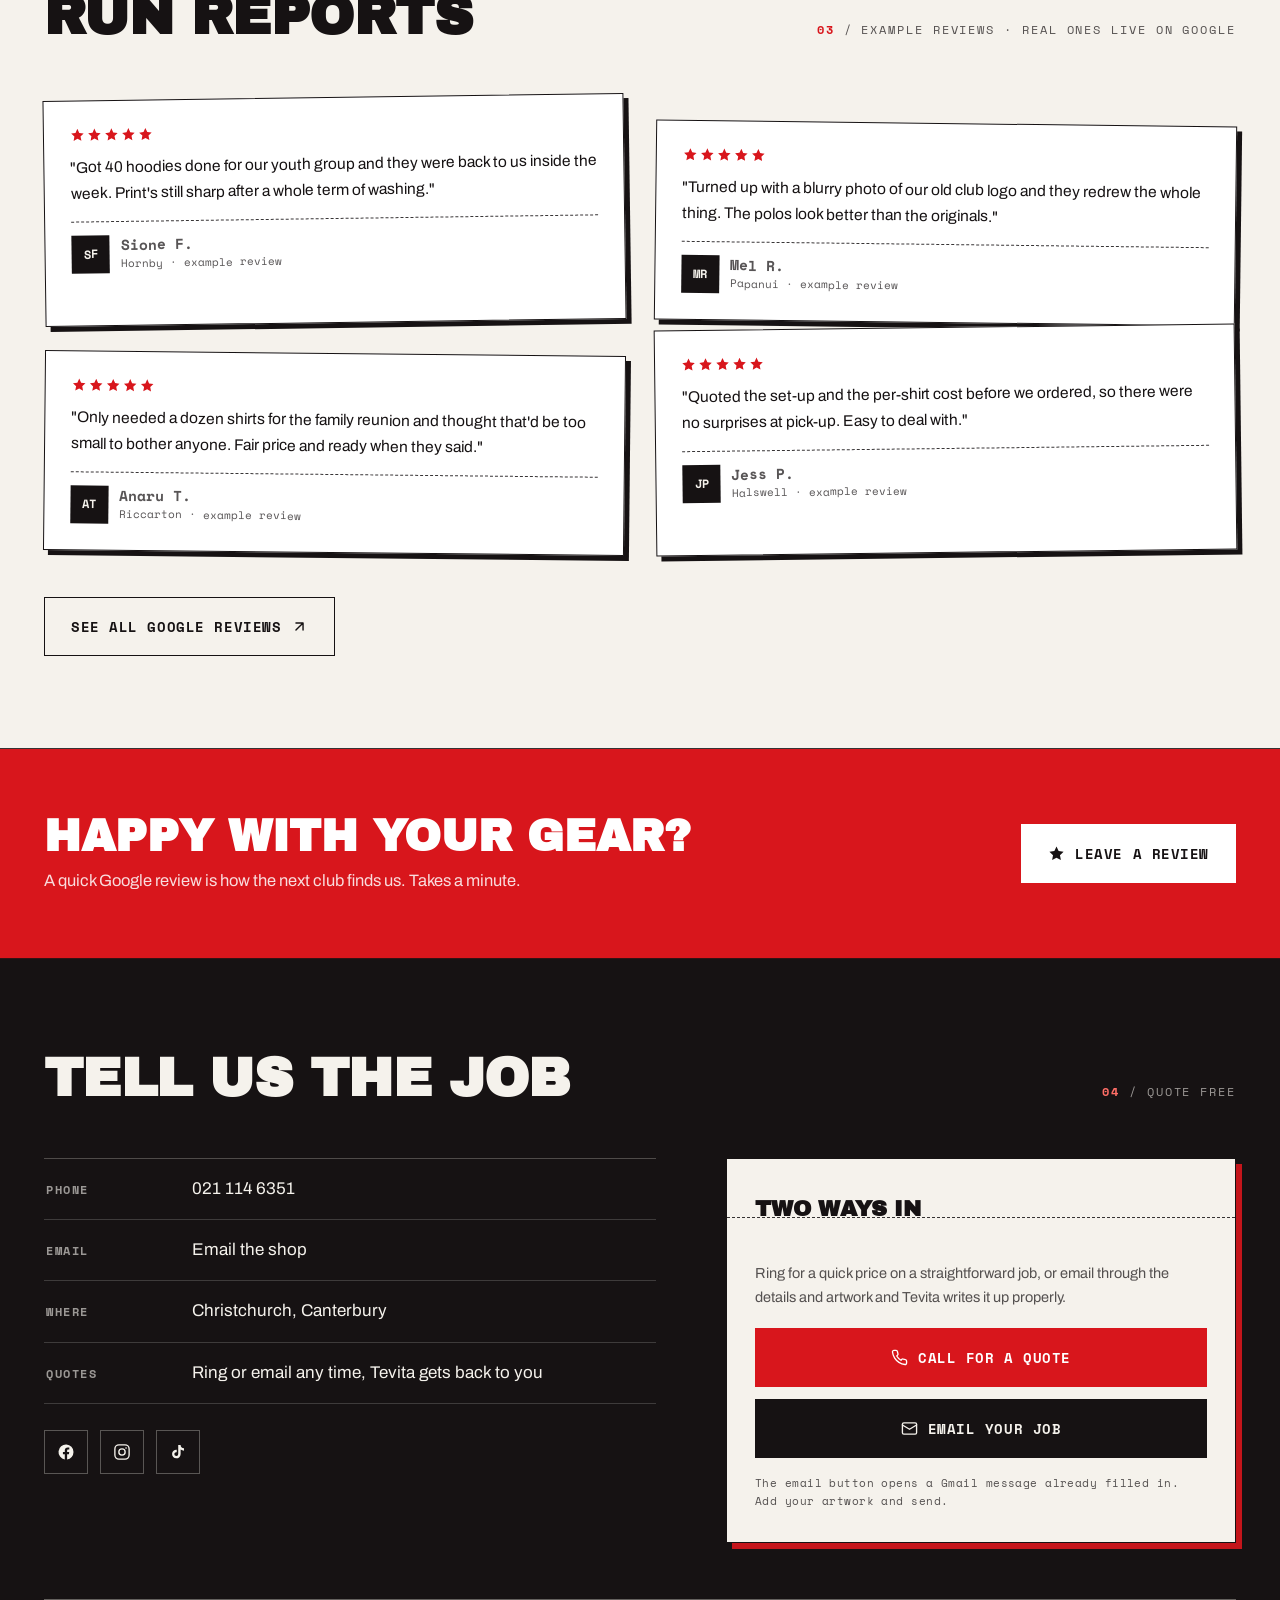
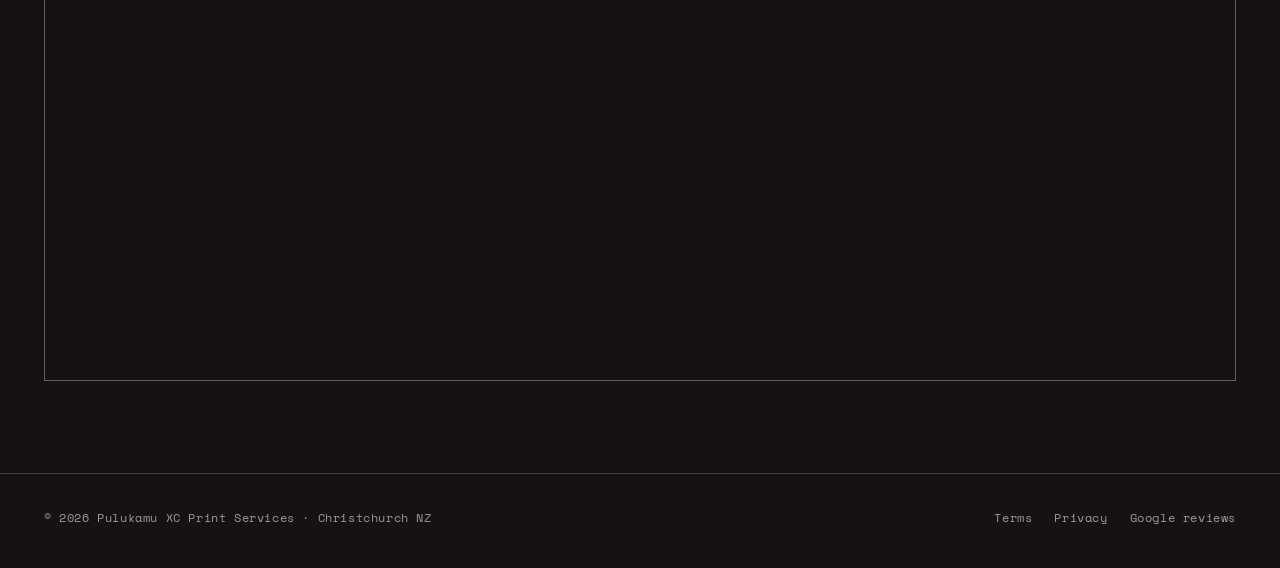
==== commit b9e07e5b: "Experience wording: 20 years in the printing industry, Pulukamu started 4 years ago Co-Authored-By: " ====
--- a/index.html
+++ b/index.html
@@ -313,7 +313,7 @@
         <span class="ln red rv on" data-d="1">name on</span>
         <span class="ln rv on" data-d="2">any<span class="outline">thing.</span></span>
       </h1>
-      <p class="hero-sub rv on" data-d="2">We custom print on everything from plastics to garments: plastics supplied and printed, DTF and heat press printing, embroidery and drinkware for Christchurch clubs, churches, schools, work crews and small businesses. 20 plus years in printing. Send Tevita your artwork and your numbers, get a straight price and a ready-by date back.</p>
+      <p class="hero-sub rv on" data-d="2">We custom print on everything from plastics to garments: plastics supplied and printed, DTF and heat press printing, embroidery and drinkware for Christchurch clubs, churches, schools, work crews and small businesses. 20 years in the printing industry, and Pulukamu itself started 4 years ago. Send Tevita your artwork and your numbers, get a straight price and a ready-by date back.</p>
       <div class="hero-ctas rv on" data-d="3">
         <a class="btn btn-red" href="#contact">
           Get a quote
@@ -476,7 +476,7 @@
       </div>
       <div class="about-copy rv" data-d="1">
         <h2>A Christchurch shop that talks straight about <i>numbers and dates.</i></h2>
-        <p>Pulukamu XC Print Services is a custom printing and apparel outfit based in Christchurch, with 20 plus years in printing. We custom print on everything from plastics to garments, and supply the plastics too. Most jobs through the door are for a group: a team, a church, a work crew, a family heading to a reunion. You want to know what it costs and when you get it.</p>
+        <p>Pulukamu XC Print Services is a custom printing and apparel outfit based in Christchurch. Pulukamu started 4 years ago, backed by 20 years in the printing industry. We custom print on everything from plastics to garments, and supply the plastics too. Most jobs through the door are for a group: a team, a church, a work crew, a family heading to a reunion. You want to know what it costs and when you get it.</p>
         <p>So that is the whole system. Tell Tevita what you want printed and roughly how many. You get the set-up cost, the price per garment and a ready-by date. Nothing touches the press until you have signed off the proof.</p>
         <div class="steps">
           <div class="step"><span class="n">S1</span><b>Proof</b><span>Your artwork sized on the garment, sent for your sign-off first.</span></div>
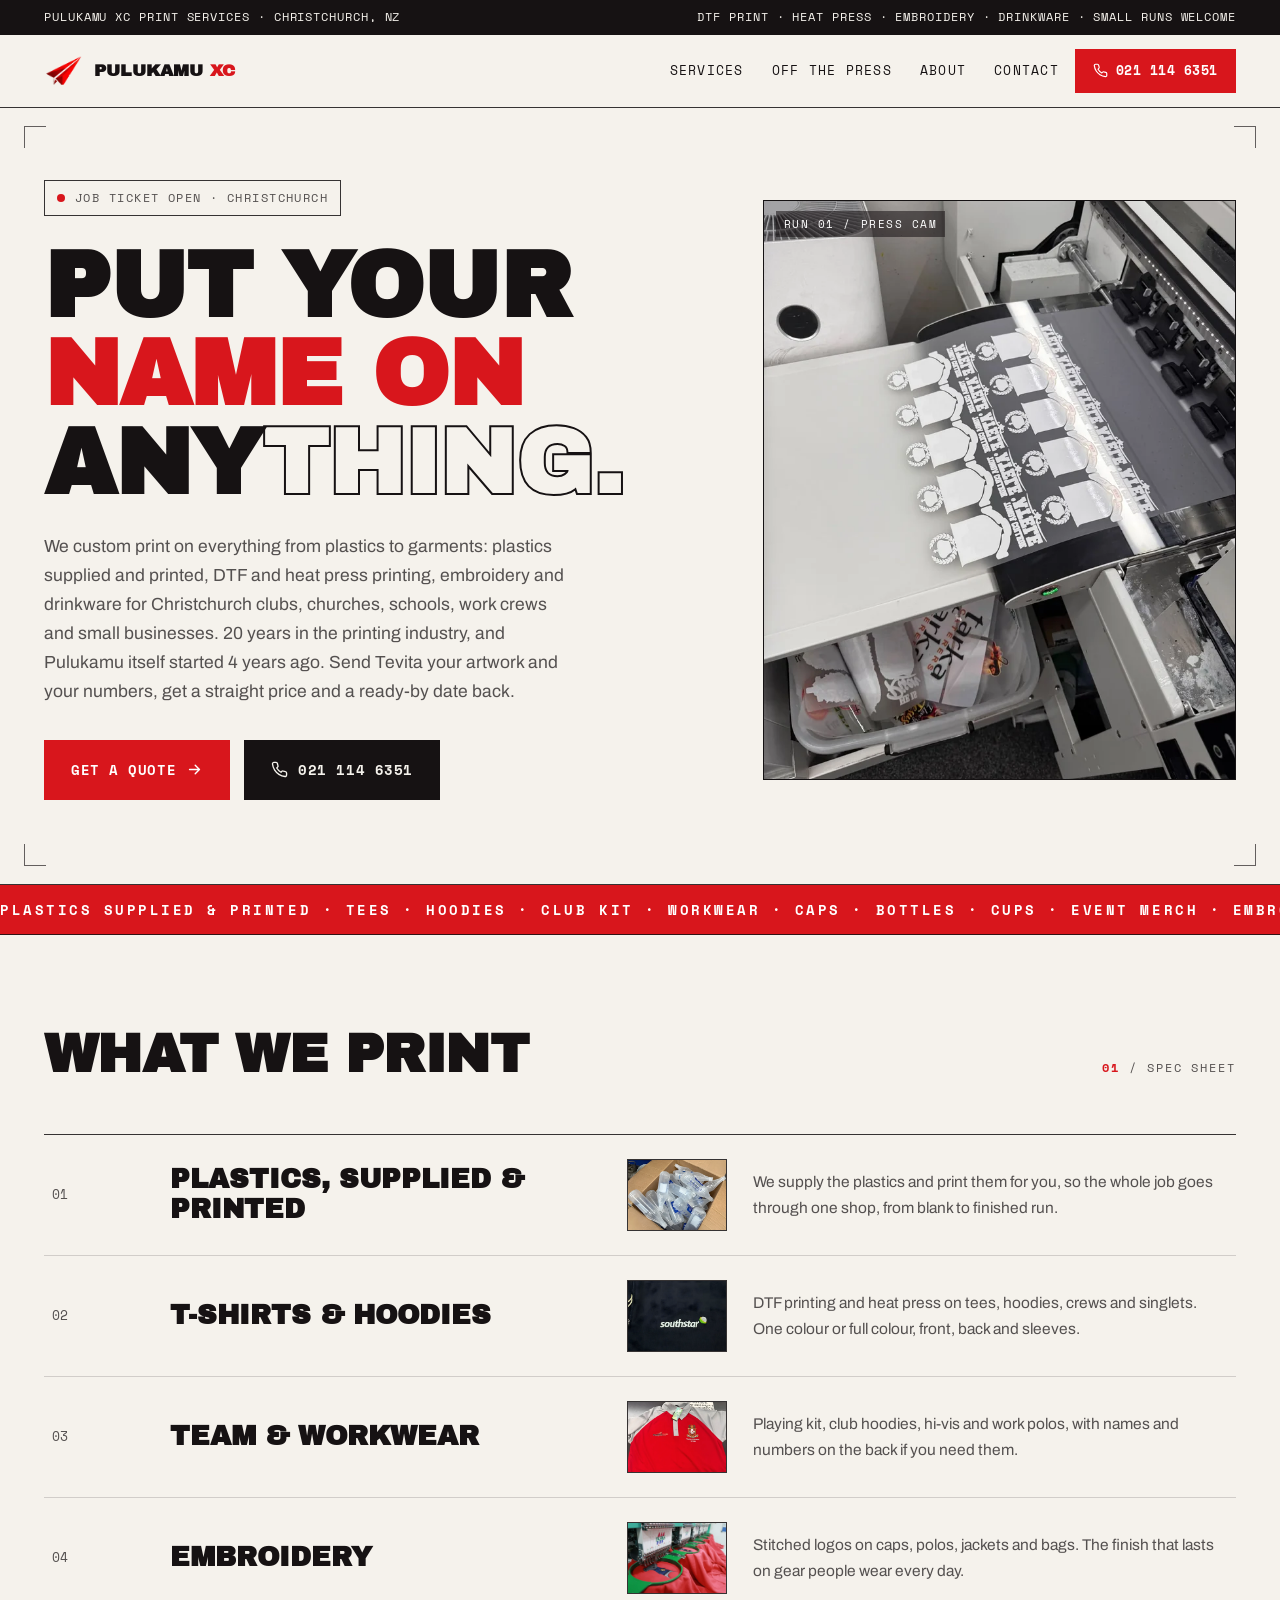
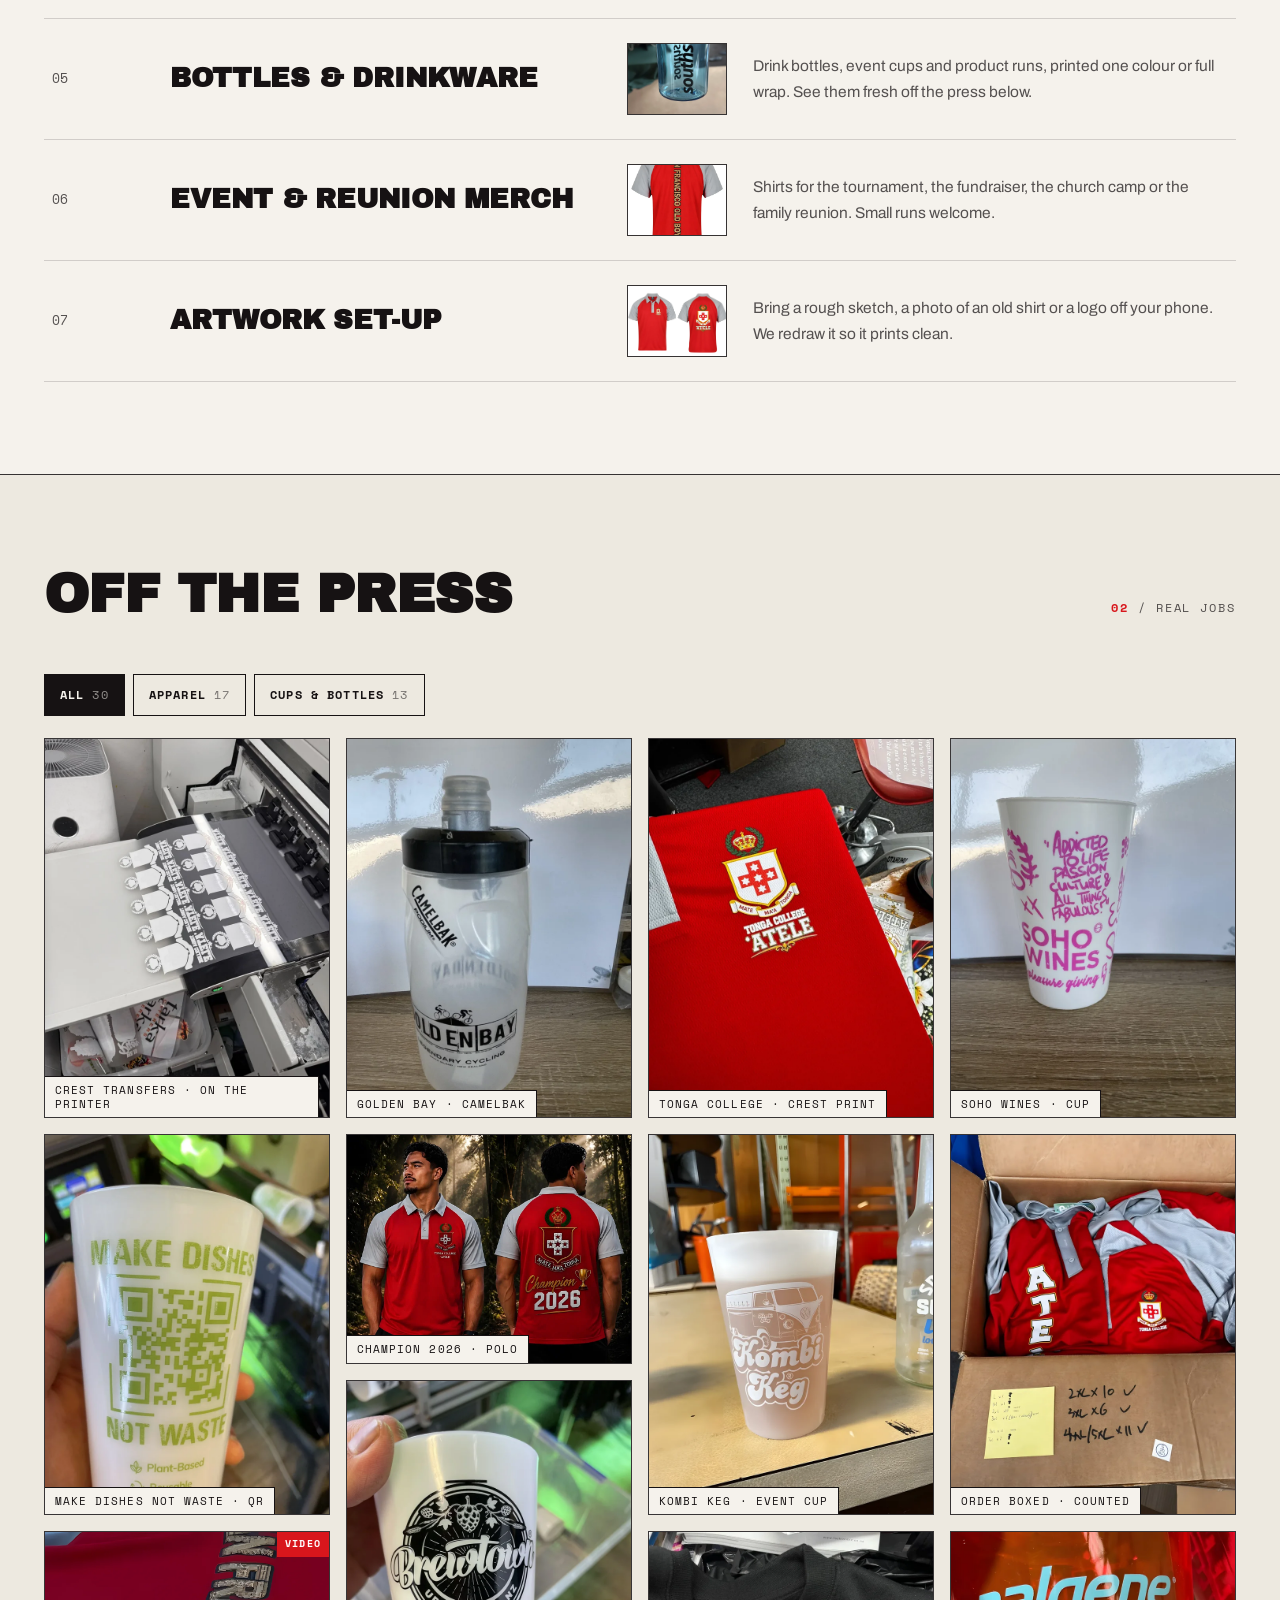
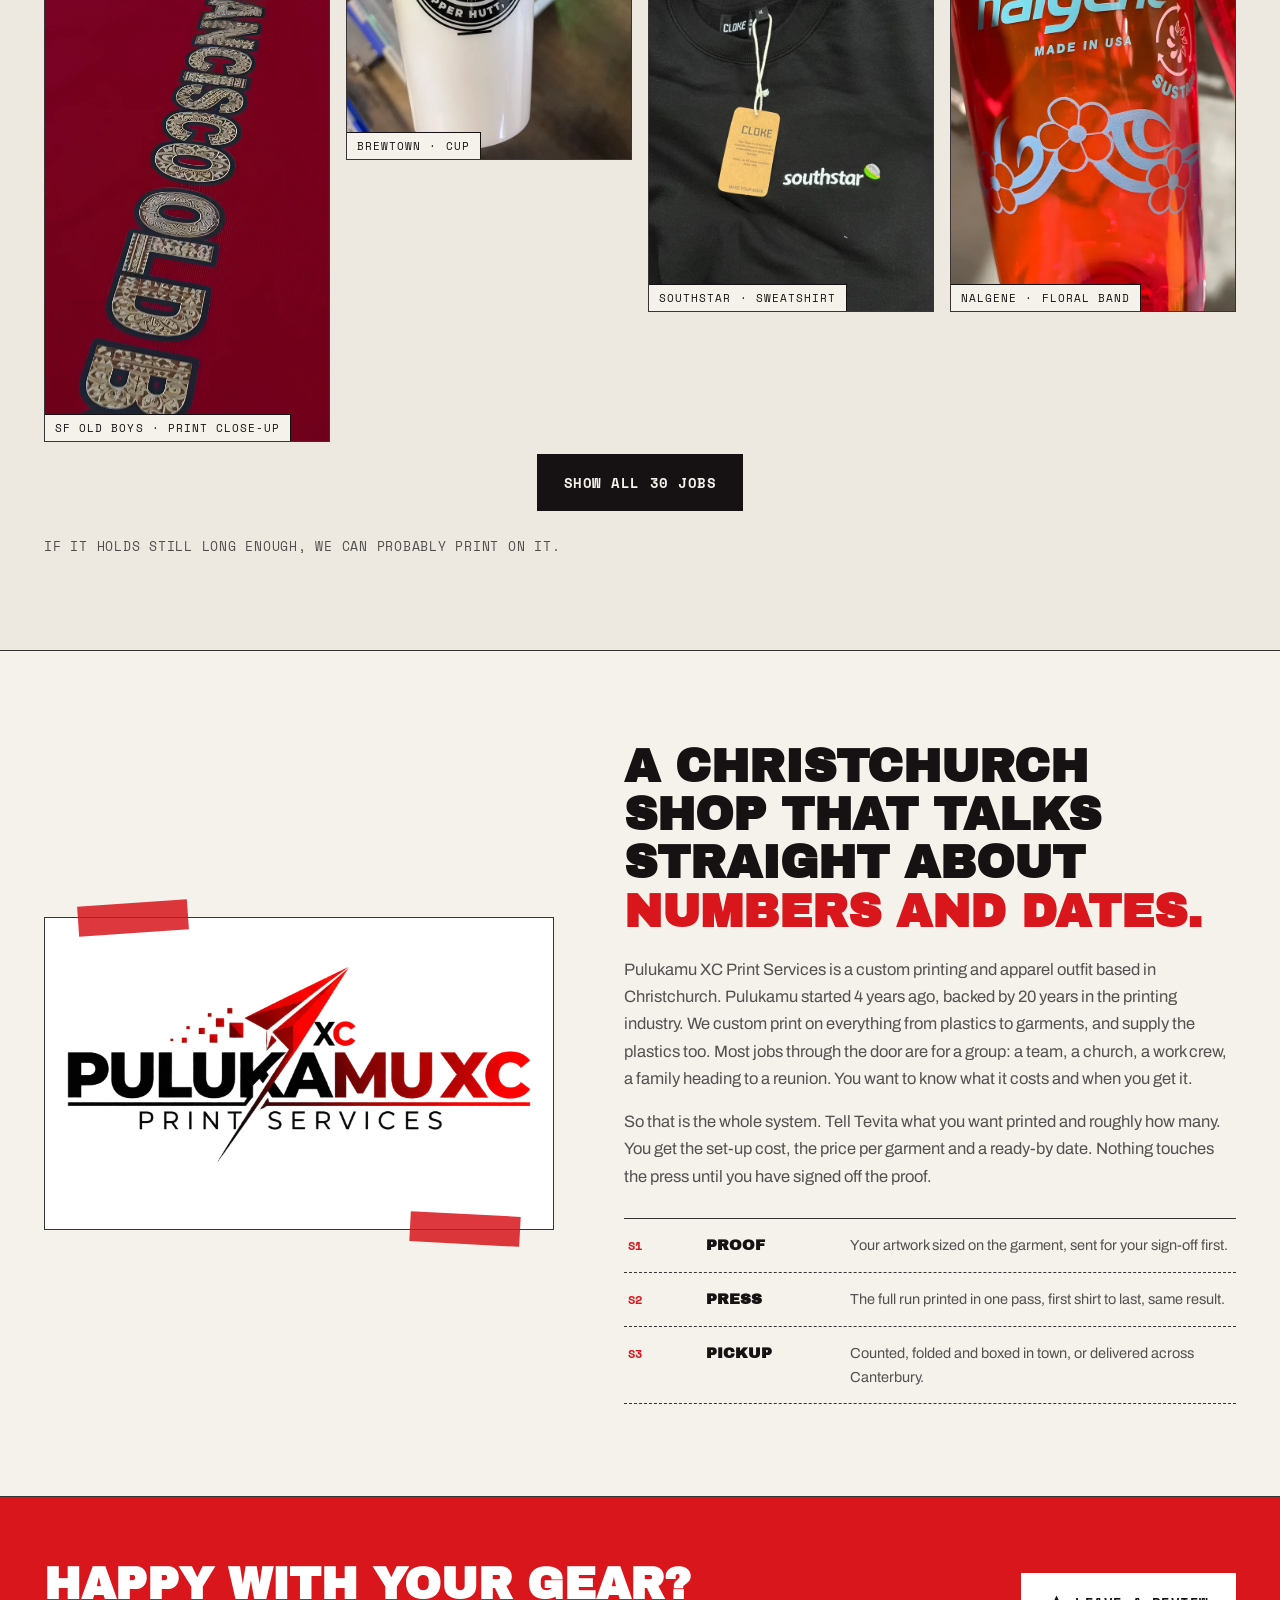
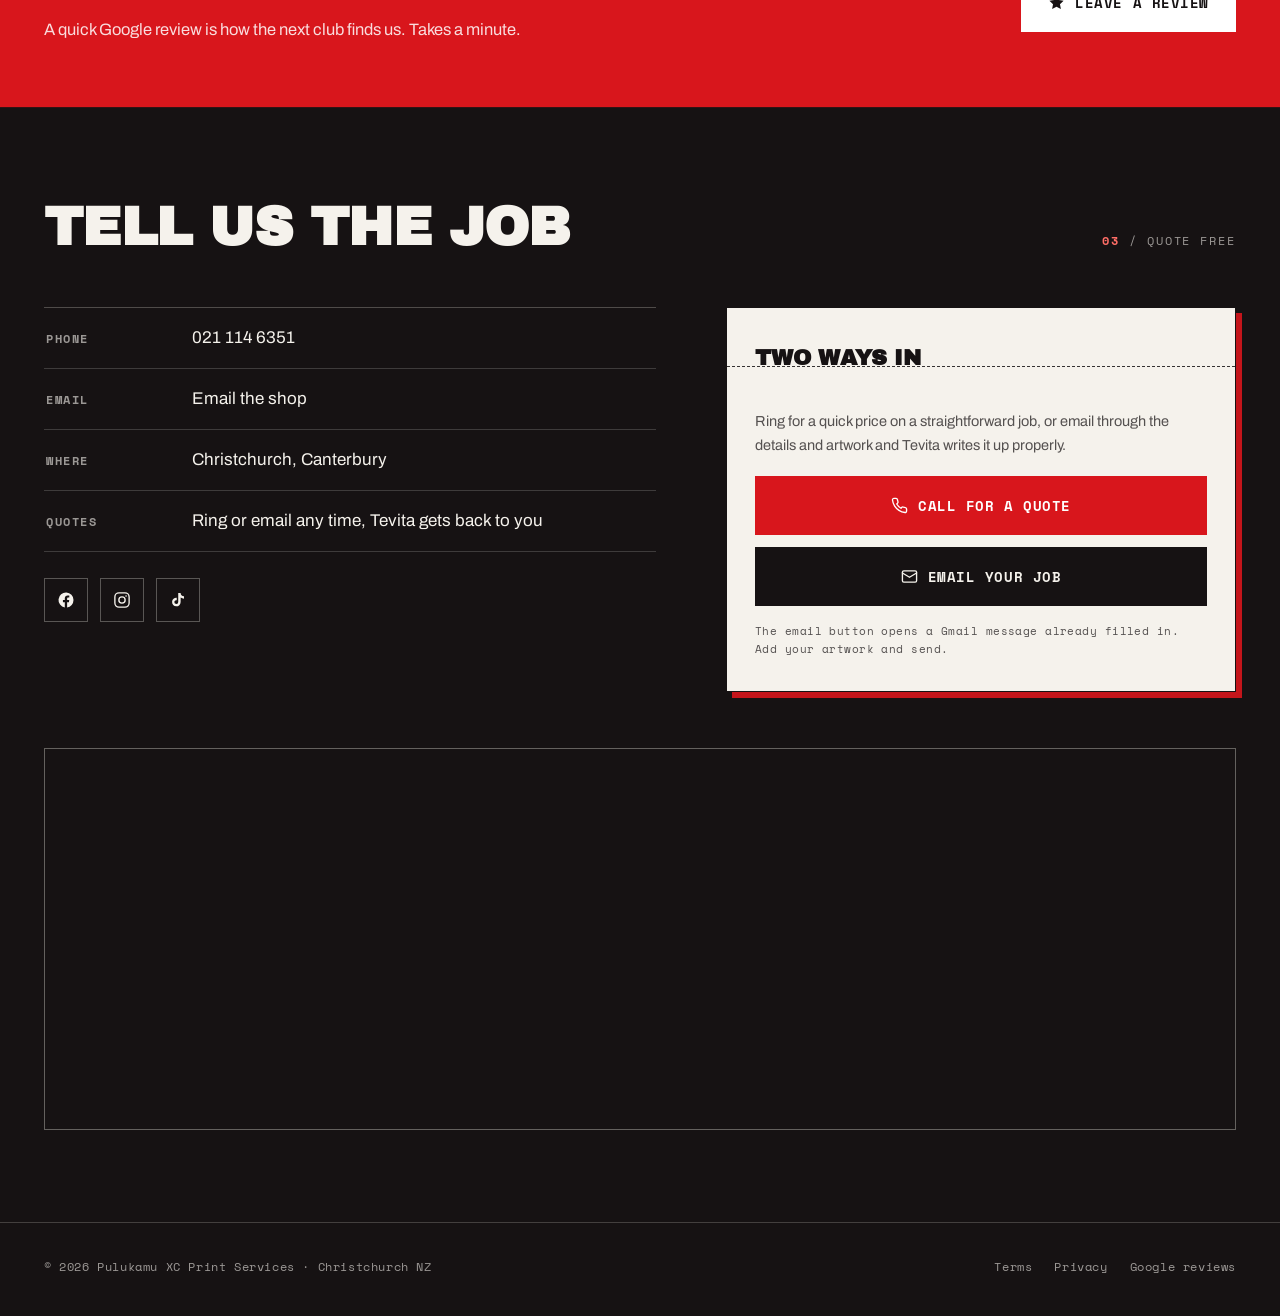
==== commit f10cea3d: "Fix: remove example reviews and the Reviews section and links, 28 Oct 2026 Co-Authored-By: Claude Op" ====
--- a/index.html
+++ b/index.html
@@ -273,7 +273,6 @@
       <a href="#services">Services</a>
       <a href="#work">Off the press</a>
       <a href="#about">About</a>
-      <a href="#reviews">Reviews</a>
       <a href="#contact">Contact</a>
     </nav>
     <a class="nav-call" href="tel:+6421146351">
@@ -291,7 +290,6 @@
   <a href="#services">Services</a>
   <a href="#work">Off the press</a>
   <a href="#about">About</a>
-  <a href="#reviews">Reviews</a>
   <a href="#contact">Contact</a>
   <a class="m-call" href="tel:+6421146351">
     <svg viewBox="0 0 24 24" fill="none" stroke="currentColor" stroke-width="1.9" stroke-linecap="round" stroke-linejoin="round" aria-hidden="true"><path d="M22 16.9v3a2 2 0 0 1-2.2 2 19.8 19.8 0 0 1-8.6-3.1 19.5 19.5 0 0 1-6-6A19.8 19.8 0 0 1 2.1 4.2 2 2 0 0 1 4.1 2h3a2 2 0 0 1 2 1.7c.1 1 .4 1.9.7 2.8a2 2 0 0 1-.5 2.1L8.1 9.9a16 16 0 0 0 6 6l1.3-1.3a2 2 0 0 1 2.1-.4c.9.3 1.8.6 2.8.7a2 2 0 0 1 1.7 2z"/></svg>
@@ -333,22 +331,6 @@
         <div class="slide"><img src="img/work/crest-print-closeup-1920.webp" srcset="img/work/crest-print-closeup-960.webp 960w, img/work/crest-print-closeup-1920.webp 1920w" sizes="(min-width:960px) 560px, 100vw" alt="Tonga College ʻAtele crest printed on a red polo" width="1440" height="1920" loading="lazy" decoding="async"></div>
         <div class="slide"><img src="img/work/southstar-sweatshirt-1920.webp" srcset="img/work/southstar-sweatshirt-960.webp 960w, img/work/southstar-sweatshirt-1920.webp 1920w" sizes="(min-width:960px) 560px, 100vw" alt="Southstar logo printed on a black Cloke sweatshirt" width="1440" height="1920" loading="lazy" decoding="async"></div>
         <div class="slide"><img src="img/work/cup-make-dishes-1920.webp" srcset="img/work/cup-make-dishes-960.webp 960w, img/work/cup-make-dishes-1920.webp 1920w" sizes="(min-width:960px) 560px, 100vw" alt="Reusable cup printed in green: Make dishes not waste, with a QR code" width="1440" height="1920" loading="lazy" decoding="async"></div>
-      </div>
-      <div class="qc" data-review-rotator>
-        <div class="qc-top">
-          <b>QC · Passed</b>
-          <span class="stars" aria-hidden="true">
-            <svg viewBox="0 0 24 24" fill="currentColor"><path d="m12 2 3 6.6 7 .9-5.1 4.8 1.3 7L12 18l-6.2 3.3 1.3-7L2 9.5l7-.9z"/></svg>
-            <svg viewBox="0 0 24 24" fill="currentColor"><path d="m12 2 3 6.6 7 .9-5.1 4.8 1.3 7L12 18l-6.2 3.3 1.3-7L2 9.5l7-.9z"/></svg>
-            <svg viewBox="0 0 24 24" fill="currentColor"><path d="m12 2 3 6.6 7 .9-5.1 4.8 1.3 7L12 18l-6.2 3.3 1.3-7L2 9.5l7-.9z"/></svg>
-            <svg viewBox="0 0 24 24" fill="currentColor"><path d="m12 2 3 6.6 7 .9-5.1 4.8 1.3 7L12 18l-6.2 3.3 1.3-7L2 9.5l7-.9z"/></svg>
-            <svg viewBox="0 0 24 24" fill="currentColor"><path d="m12 2 3 6.6 7 .9-5.1 4.8 1.3 7L12 18l-6.2 3.3 1.3-7L2 9.5l7-.9z"/></svg>
-          </span>
-        </div>
-        <span class="qc-txt">
-          <span class="qc-quote">"Got 40 hoodies done for our youth group and they were back inside the week."</span>
-          <span class="qc-who">Sione F. · example review</span>
-        </span>
       </div>
     </div>
   </div>
@@ -488,52 +470,6 @@
   </div>
 </section>
 
-<!-- REVIEWS -->
-<section class="sec" id="reviews">
-  <div class="wrap">
-    <div class="sec-head rv">
-      <h2>Run reports</h2>
-      <span class="idx"><b>03</b> / Example reviews · real ones live on Google</span>
-    </div>
-    <div class="rev-grid">
-      <article class="rev rv">
-        <span class="stars" aria-label="5 out of 5 stars">
-          <svg viewBox="0 0 24 24" fill="currentColor" aria-hidden="true"><path d="m12 2 3 6.6 7 .9-5.1 4.8 1.3 7L12 18l-6.2 3.3 1.3-7L2 9.5l7-.9z"/></svg><svg viewBox="0 0 24 24" fill="currentColor" aria-hidden="true"><path d="m12 2 3 6.6 7 .9-5.1 4.8 1.3 7L12 18l-6.2 3.3 1.3-7L2 9.5l7-.9z"/></svg><svg viewBox="0 0 24 24" fill="currentColor" aria-hidden="true"><path d="m12 2 3 6.6 7 .9-5.1 4.8 1.3 7L12 18l-6.2 3.3 1.3-7L2 9.5l7-.9z"/></svg><svg viewBox="0 0 24 24" fill="currentColor" aria-hidden="true"><path d="m12 2 3 6.6 7 .9-5.1 4.8 1.3 7L12 18l-6.2 3.3 1.3-7L2 9.5l7-.9z"/></svg><svg viewBox="0 0 24 24" fill="currentColor" aria-hidden="true"><path d="m12 2 3 6.6 7 .9-5.1 4.8 1.3 7L12 18l-6.2 3.3 1.3-7L2 9.5l7-.9z"/></svg>
-        </span>
-        <p>"Got 40 hoodies done for our youth group and they were back to us inside the week. Print's still sharp after a whole term of washing."</p>
-        <div class="rev-who"><span class="ini">SF</span><span><b>Sione F.</b><span>Hornby · example review</span></span></div>
-      </article>
-      <article class="rev rv" data-d="1">
-        <span class="stars" aria-label="5 out of 5 stars">
-          <svg viewBox="0 0 24 24" fill="currentColor" aria-hidden="true"><path d="m12 2 3 6.6 7 .9-5.1 4.8 1.3 7L12 18l-6.2 3.3 1.3-7L2 9.5l7-.9z"/></svg><svg viewBox="0 0 24 24" fill="currentColor" aria-hidden="true"><path d="m12 2 3 6.6 7 .9-5.1 4.8 1.3 7L12 18l-6.2 3.3 1.3-7L2 9.5l7-.9z"/></svg><svg viewBox="0 0 24 24" fill="currentColor" aria-hidden="true"><path d="m12 2 3 6.6 7 .9-5.1 4.8 1.3 7L12 18l-6.2 3.3 1.3-7L2 9.5l7-.9z"/></svg><svg viewBox="0 0 24 24" fill="currentColor" aria-hidden="true"><path d="m12 2 3 6.6 7 .9-5.1 4.8 1.3 7L12 18l-6.2 3.3 1.3-7L2 9.5l7-.9z"/></svg><svg viewBox="0 0 24 24" fill="currentColor" aria-hidden="true"><path d="m12 2 3 6.6 7 .9-5.1 4.8 1.3 7L12 18l-6.2 3.3 1.3-7L2 9.5l7-.9z"/></svg>
-        </span>
-        <p>"Turned up with a blurry photo of our old club logo and they redrew the whole thing. The polos look better than the originals."</p>
-        <div class="rev-who"><span class="ini">MR</span><span><b>Mel R.</b><span>Papanui · example review</span></span></div>
-      </article>
-      <article class="rev rv" data-d="1">
-        <span class="stars" aria-label="5 out of 5 stars">
-          <svg viewBox="0 0 24 24" fill="currentColor" aria-hidden="true"><path d="m12 2 3 6.6 7 .9-5.1 4.8 1.3 7L12 18l-6.2 3.3 1.3-7L2 9.5l7-.9z"/></svg><svg viewBox="0 0 24 24" fill="currentColor" aria-hidden="true"><path d="m12 2 3 6.6 7 .9-5.1 4.8 1.3 7L12 18l-6.2 3.3 1.3-7L2 9.5l7-.9z"/></svg><svg viewBox="0 0 24 24" fill="currentColor" aria-hidden="true"><path d="m12 2 3 6.6 7 .9-5.1 4.8 1.3 7L12 18l-6.2 3.3 1.3-7L2 9.5l7-.9z"/></svg><svg viewBox="0 0 24 24" fill="currentColor" aria-hidden="true"><path d="m12 2 3 6.6 7 .9-5.1 4.8 1.3 7L12 18l-6.2 3.3 1.3-7L2 9.5l7-.9z"/></svg><svg viewBox="0 0 24 24" fill="currentColor" aria-hidden="true"><path d="m12 2 3 6.6 7 .9-5.1 4.8 1.3 7L12 18l-6.2 3.3 1.3-7L2 9.5l7-.9z"/></svg>
-        </span>
-        <p>"Only needed a dozen shirts for the family reunion and thought that'd be too small to bother anyone. Fair price and ready when they said."</p>
-        <div class="rev-who"><span class="ini">AT</span><span><b>Anaru T.</b><span>Riccarton · example review</span></span></div>
-      </article>
-      <article class="rev rv" data-d="2">
-        <span class="stars" aria-label="5 out of 5 stars">
-          <svg viewBox="0 0 24 24" fill="currentColor" aria-hidden="true"><path d="m12 2 3 6.6 7 .9-5.1 4.8 1.3 7L12 18l-6.2 3.3 1.3-7L2 9.5l7-.9z"/></svg><svg viewBox="0 0 24 24" fill="currentColor" aria-hidden="true"><path d="m12 2 3 6.6 7 .9-5.1 4.8 1.3 7L12 18l-6.2 3.3 1.3-7L2 9.5l7-.9z"/></svg><svg viewBox="0 0 24 24" fill="currentColor" aria-hidden="true"><path d="m12 2 3 6.6 7 .9-5.1 4.8 1.3 7L12 18l-6.2 3.3 1.3-7L2 9.5l7-.9z"/></svg><svg viewBox="0 0 24 24" fill="currentColor" aria-hidden="true"><path d="m12 2 3 6.6 7 .9-5.1 4.8 1.3 7L12 18l-6.2 3.3 1.3-7L2 9.5l7-.9z"/></svg><svg viewBox="0 0 24 24" fill="currentColor" aria-hidden="true"><path d="m12 2 3 6.6 7 .9-5.1 4.8 1.3 7L12 18l-6.2 3.3 1.3-7L2 9.5l7-.9z"/></svg>
-        </span>
-        <p>"Quoted the set-up and the per-shirt cost before we ordered, so there were no surprises at pick-up. Easy to deal with."</p>
-        <div class="rev-who"><span class="ini">JP</span><span><b>Jess P.</b><span>Halswell · example review</span></span></div>
-      </article>
-    </div>
-    <div class="rev-actions rv">
-      <a class="btn btn-paper" href="https://www.google.com/maps/search/?api=1&amp;query=Pulukamu%20XC%20Print%20Services%20Christchurch" target="_blank" rel="noopener">
-        See all Google reviews
-        <svg viewBox="0 0 24 24" fill="none" stroke="currentColor" stroke-width="2" stroke-linecap="round" stroke-linejoin="round" aria-hidden="true"><path d="M7 17 17 7M7 7h10v10"/></svg>
-      </a>
-    </div>
-  </div>
-</section>
-
 <!-- STAMP BAND -->
 <section class="band">
   <div class="wrap">
@@ -553,7 +489,7 @@
   <div class="wrap">
     <div class="sec-head rv">
       <h2>Tell us the job</h2>
-      <span class="idx"><b>04</b> / Quote free</span>
+      <span class="idx"><b>03</b> / Quote free</span>
     </div>
     <div class="con-grid">
       <div class="rv">
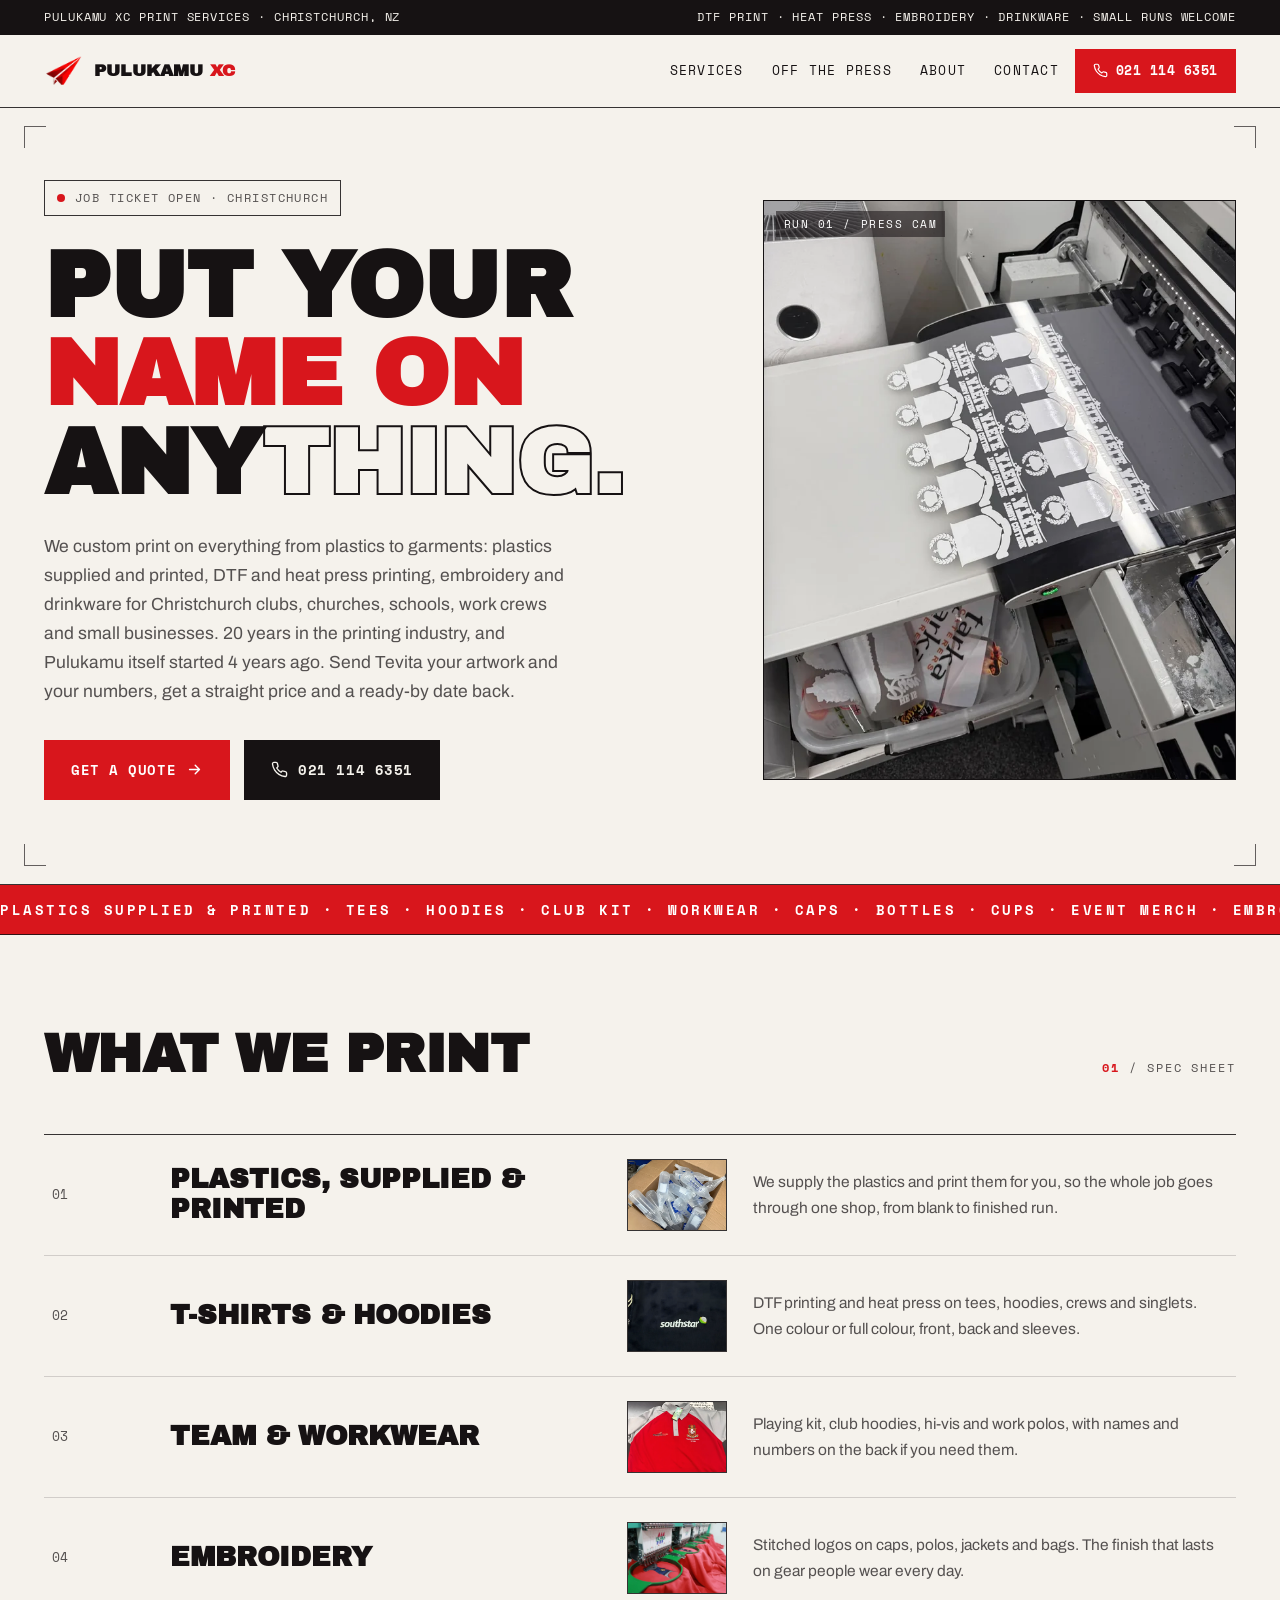
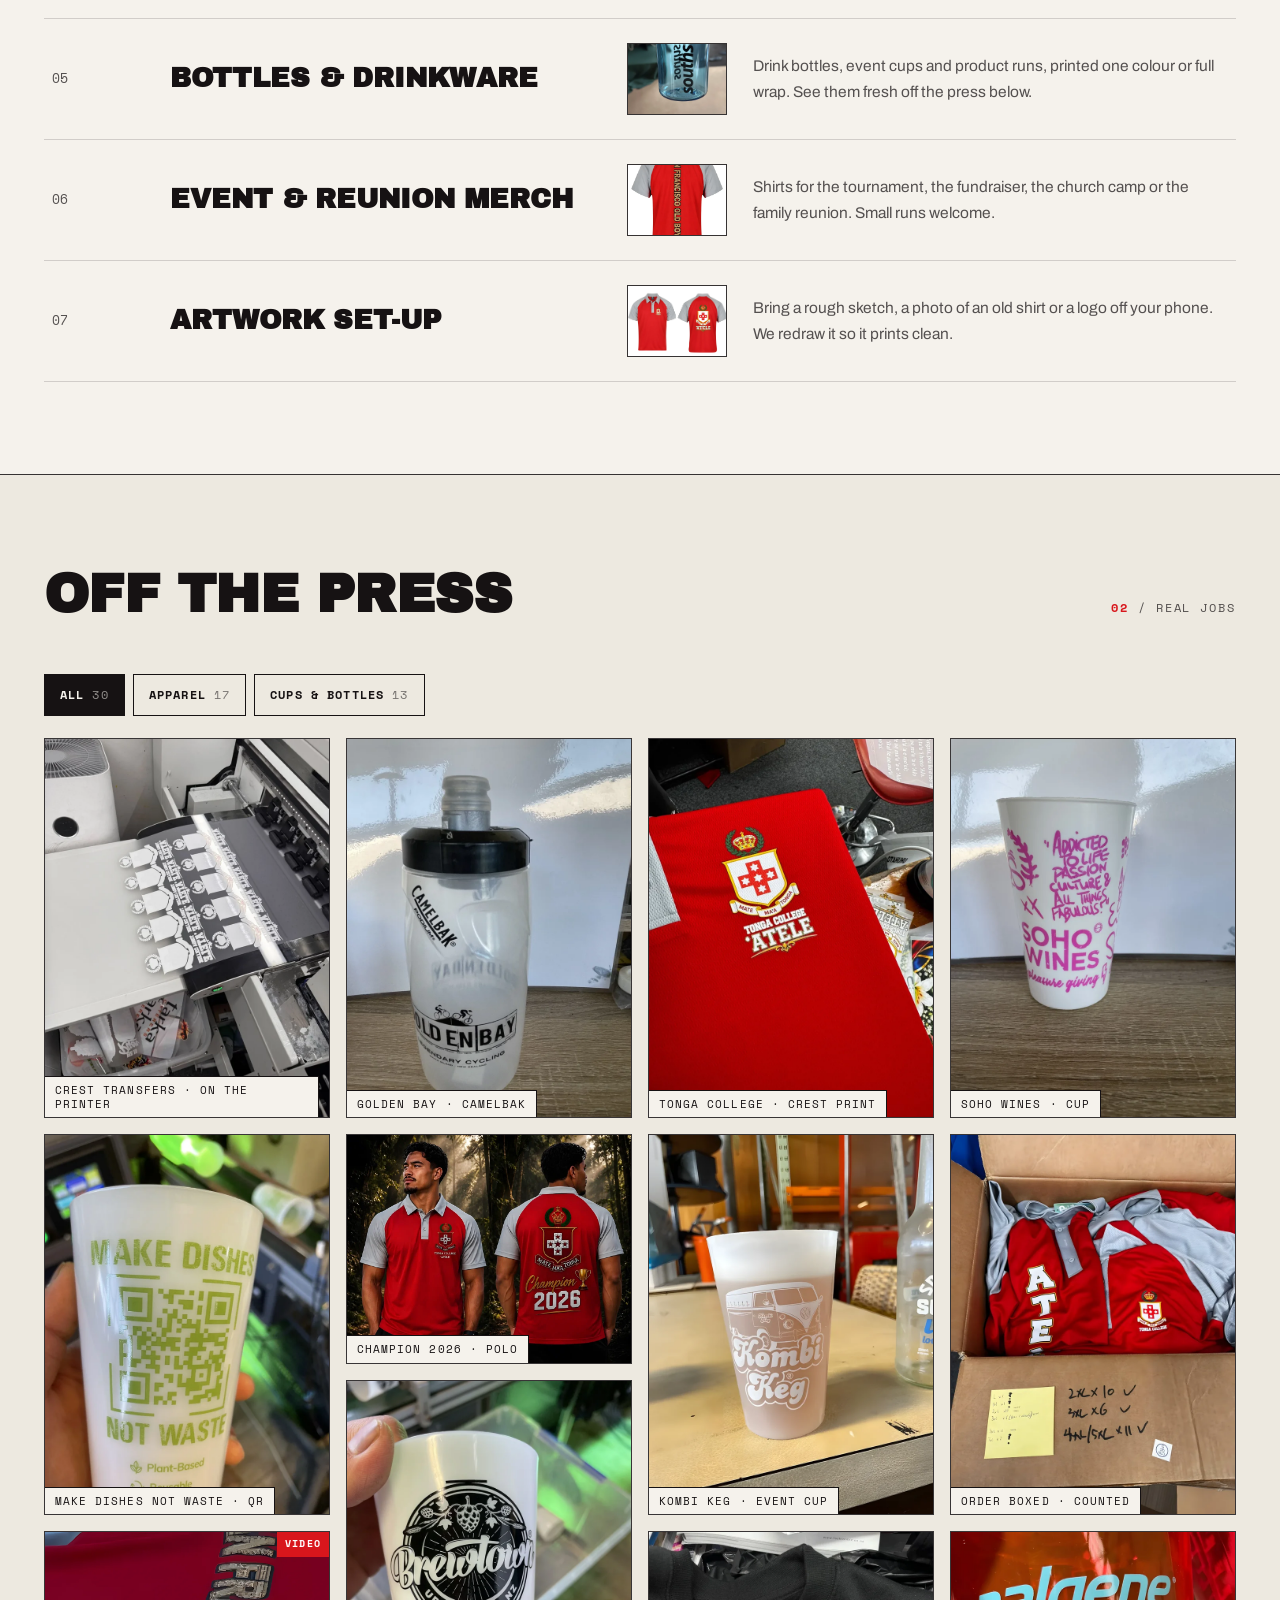
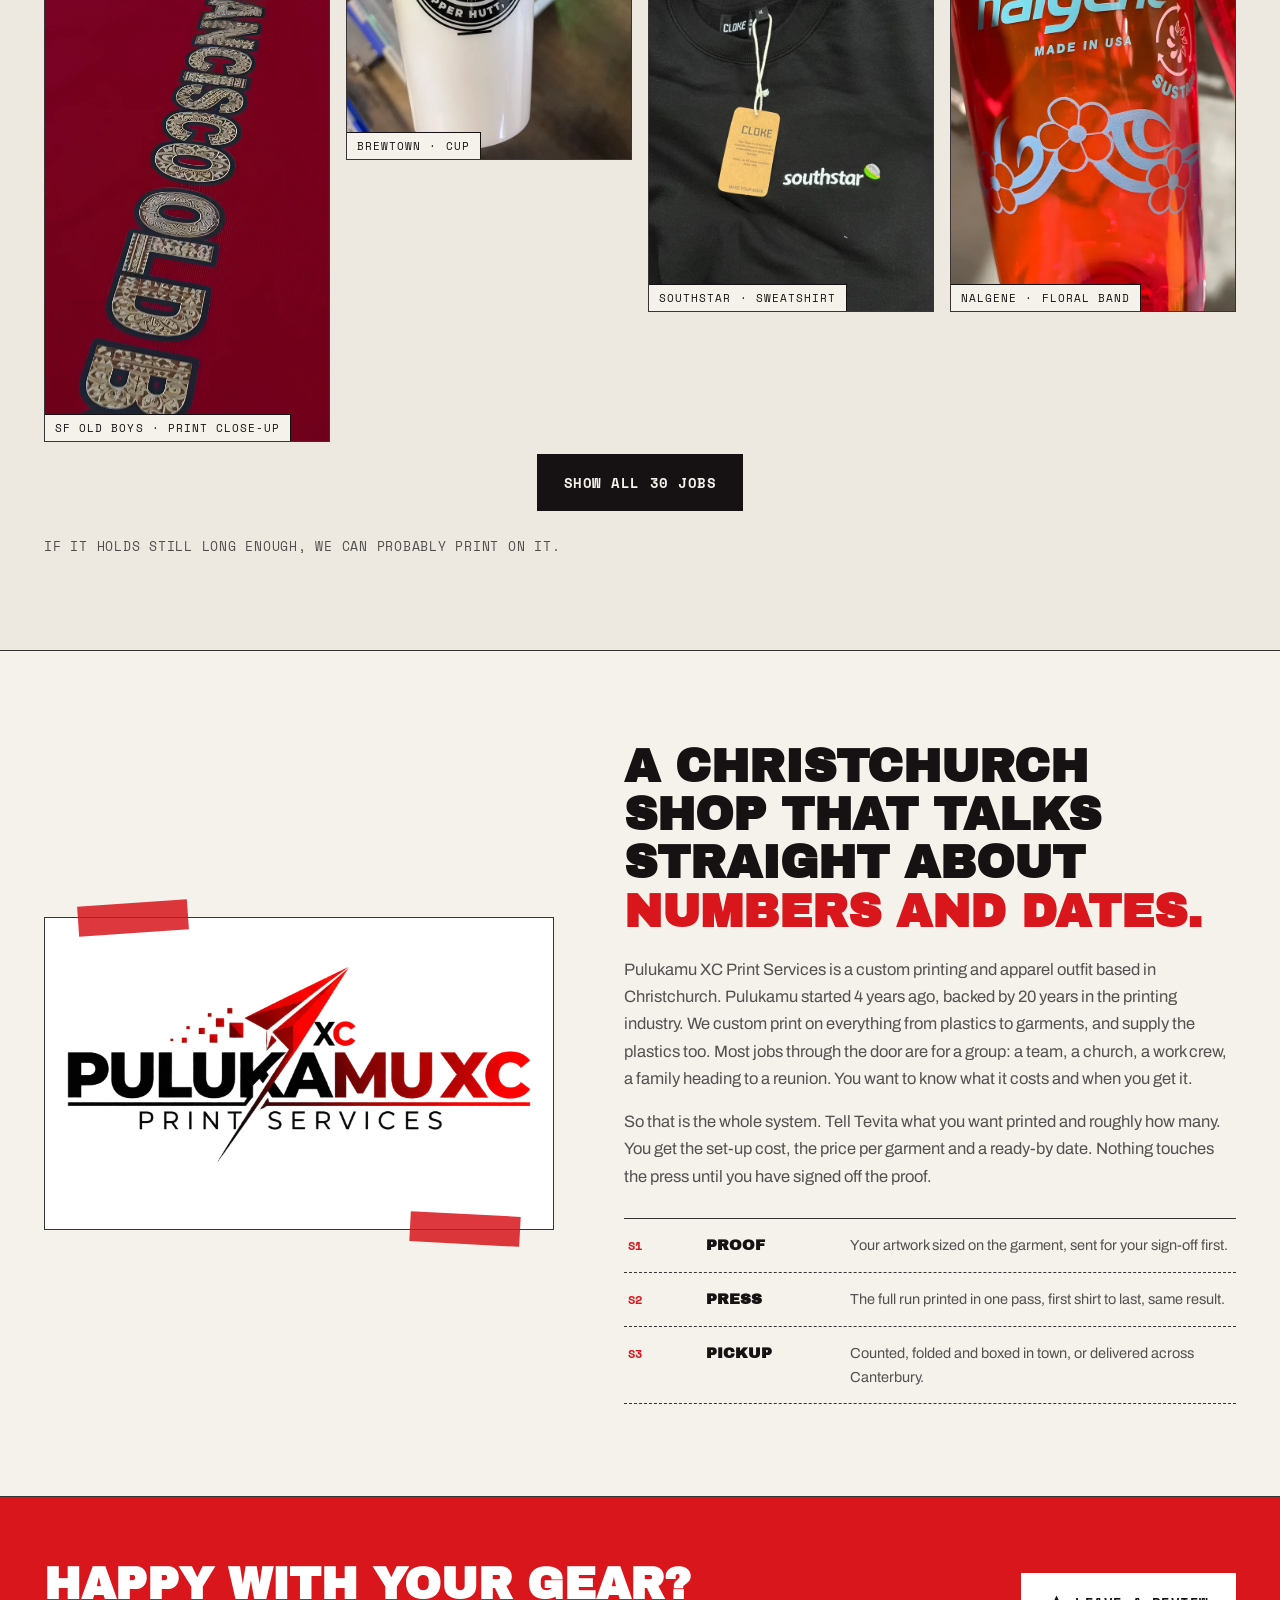
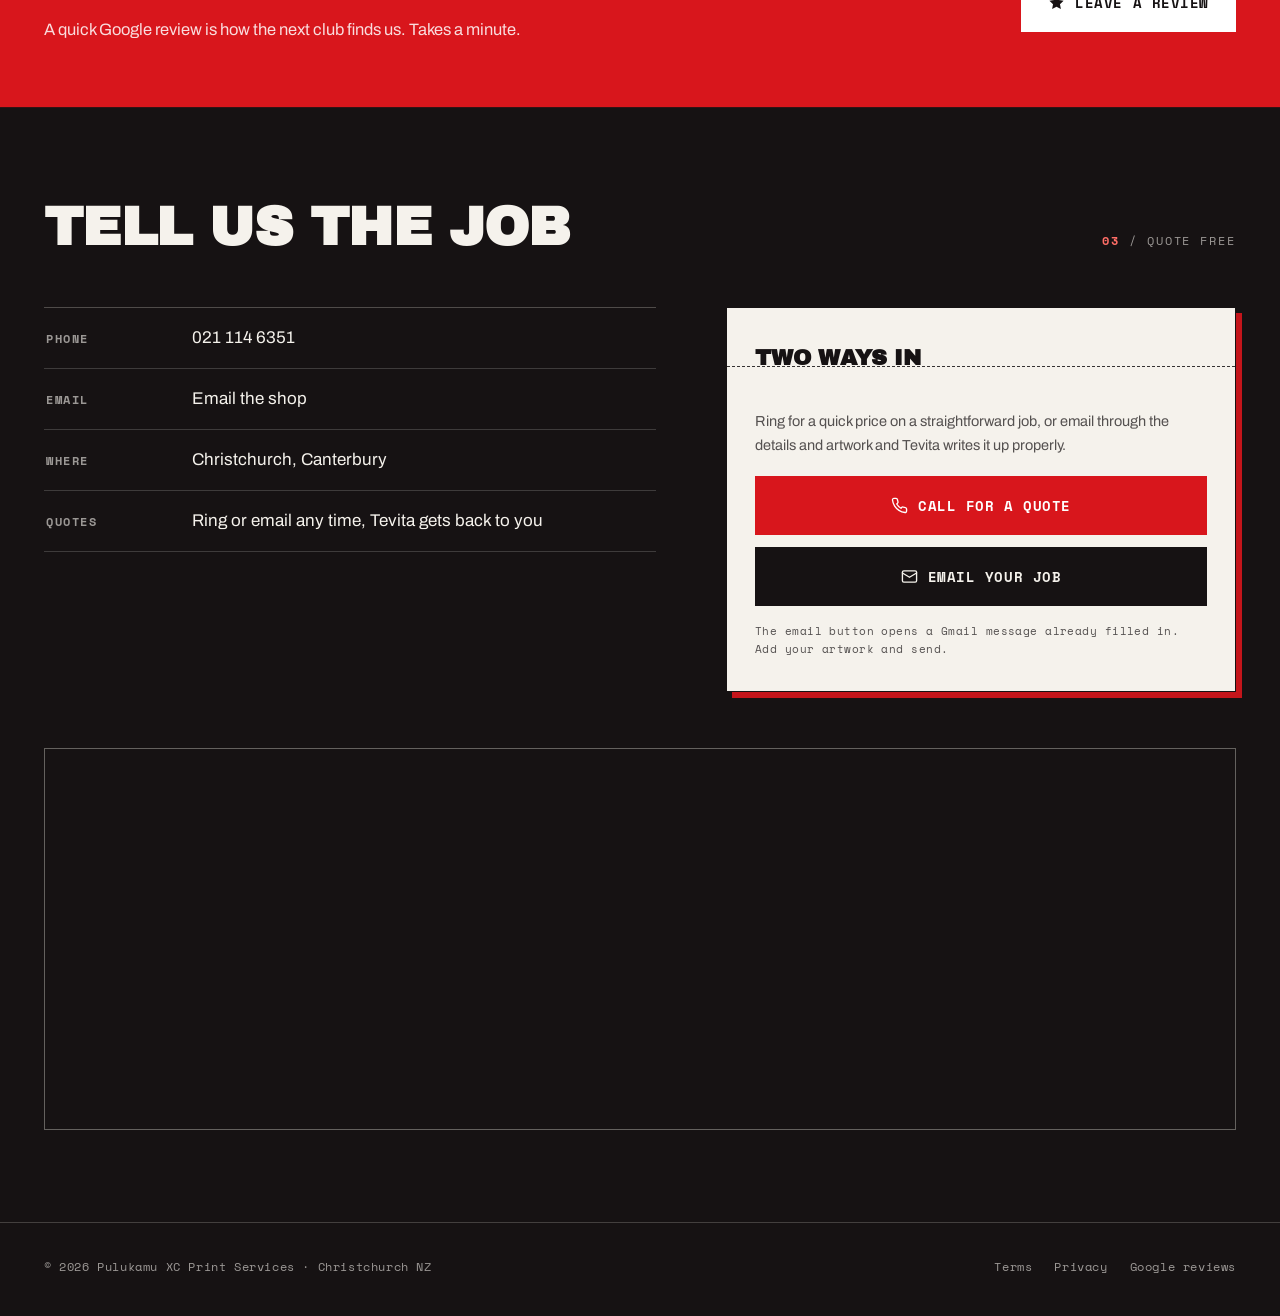
==== commit 7b2bb89f: "Remove social icons that only ran a Facebook, Instagram or TikTok search They were stand-ins from th" ====
--- a/index.html
+++ b/index.html
@@ -6,11 +6,11 @@
 <title>Pulukamu XC Print Services | Custom Printing &amp; Apparel, Christchurch</title>
 <meta name="description" content="Custom printing on everything from plastics to garments. Plastics supplied and printed, plus DTF and heat press t-shirt and hoodie printing, team and club uniforms, embroidery and event merch, printed in Christchurch. Send your artwork and numbers, get a straight price back.">
 <meta name="theme-color" content="#F5F2EC">
-<link rel="canonical" href="https://pulukamu-xc-print-services-demo.vercel.app/">
+<link rel="canonical" href="https://www.pulukamuxcprintservices.co.nz/">
 <meta property="og:type" content="website">
 <meta property="og:title" content="Pulukamu XC Print Services | Custom Printing &amp; Apparel, Christchurch">
 <meta property="og:description" content="Custom printing on everything from plastics to garments: plastics supplied and printed, DTF and heat press printing, embroidery and event merch for Christchurch clubs, churches, schools and small businesses.">
-<meta property="og:image" content="https://pulukamu-xc-print-services-demo.vercel.app/img/work/dtf-transfers-1920.webp">
+<meta property="og:image" content="https://www.pulukamuxcprintservices.co.nz/img/work/dtf-transfers-1920.webp">
 <meta name="twitter:card" content="summary_large_image">
 <link rel="icon" type="image/png" href="img/favicon.png">
 <link rel="apple-touch-icon" href="img/favicon.png">
@@ -499,17 +499,6 @@
           <li><b>Where</b><span class="v">Christchurch, Canterbury</span></li>
           <li><b>Quotes</b><span class="v">Ring or email any time, Tevita gets back to you</span></li>
         </ul>
-        <div class="socials">
-          <a href="https://www.facebook.com/search/top?q=Pulukamu%20XC%20Print%20Services" target="_blank" rel="noopener" aria-label="Find Pulukamu XC Print Services on Facebook">
-            <svg viewBox="0 0 24 24" fill="currentColor" aria-hidden="true"><path d="M22 12a10 10 0 1 0-11.6 9.9v-7H7.9V12h2.5V9.8c0-2.5 1.5-3.9 3.8-3.9 1.1 0 2.2.2 2.2.2v2.5h-1.3c-1.2 0-1.6.8-1.6 1.6V12h2.8l-.4 2.9h-2.4v7A10 10 0 0 0 22 12z"/></svg>
-          </a>
-          <a href="https://www.instagram.com/explore/search/keyword/?q=Pulukamu%20XC%20Print%20Services" target="_blank" rel="noopener" aria-label="Find Pulukamu XC Print Services on Instagram">
-            <svg viewBox="0 0 24 24" fill="none" stroke="currentColor" stroke-width="1.8" stroke-linecap="round" stroke-linejoin="round" aria-hidden="true"><rect x="2.5" y="2.5" width="19" height="19" rx="5.5"/><circle cx="12" cy="12" r="4.2"/><circle cx="17.4" cy="6.6" r="1.1" fill="currentColor" stroke="none"/></svg>
-          </a>
-          <a href="https://www.tiktok.com/search?q=Pulukamu%20XC%20Print%20Services" target="_blank" rel="noopener" aria-label="Find Pulukamu XC Print Services on TikTok">
-            <svg viewBox="0 0 24 24" fill="currentColor" aria-hidden="true"><path d="M16.6 5.8a4.9 4.9 0 0 1-1.1-3.3h-3.2v12.3a2.6 2.6 0 1 1-2-2.5V9.1a5.7 5.7 0 1 0 5.2 5.7v-6a8 8 0 0 0 4.5 1.4V7a4.8 4.8 0 0 1-3.4-1.2z"/></svg>
-          </a>
-        </div>
       </div>
       <div class="ticket rv" data-d="1">
         <h3>Two ways in</h3>
